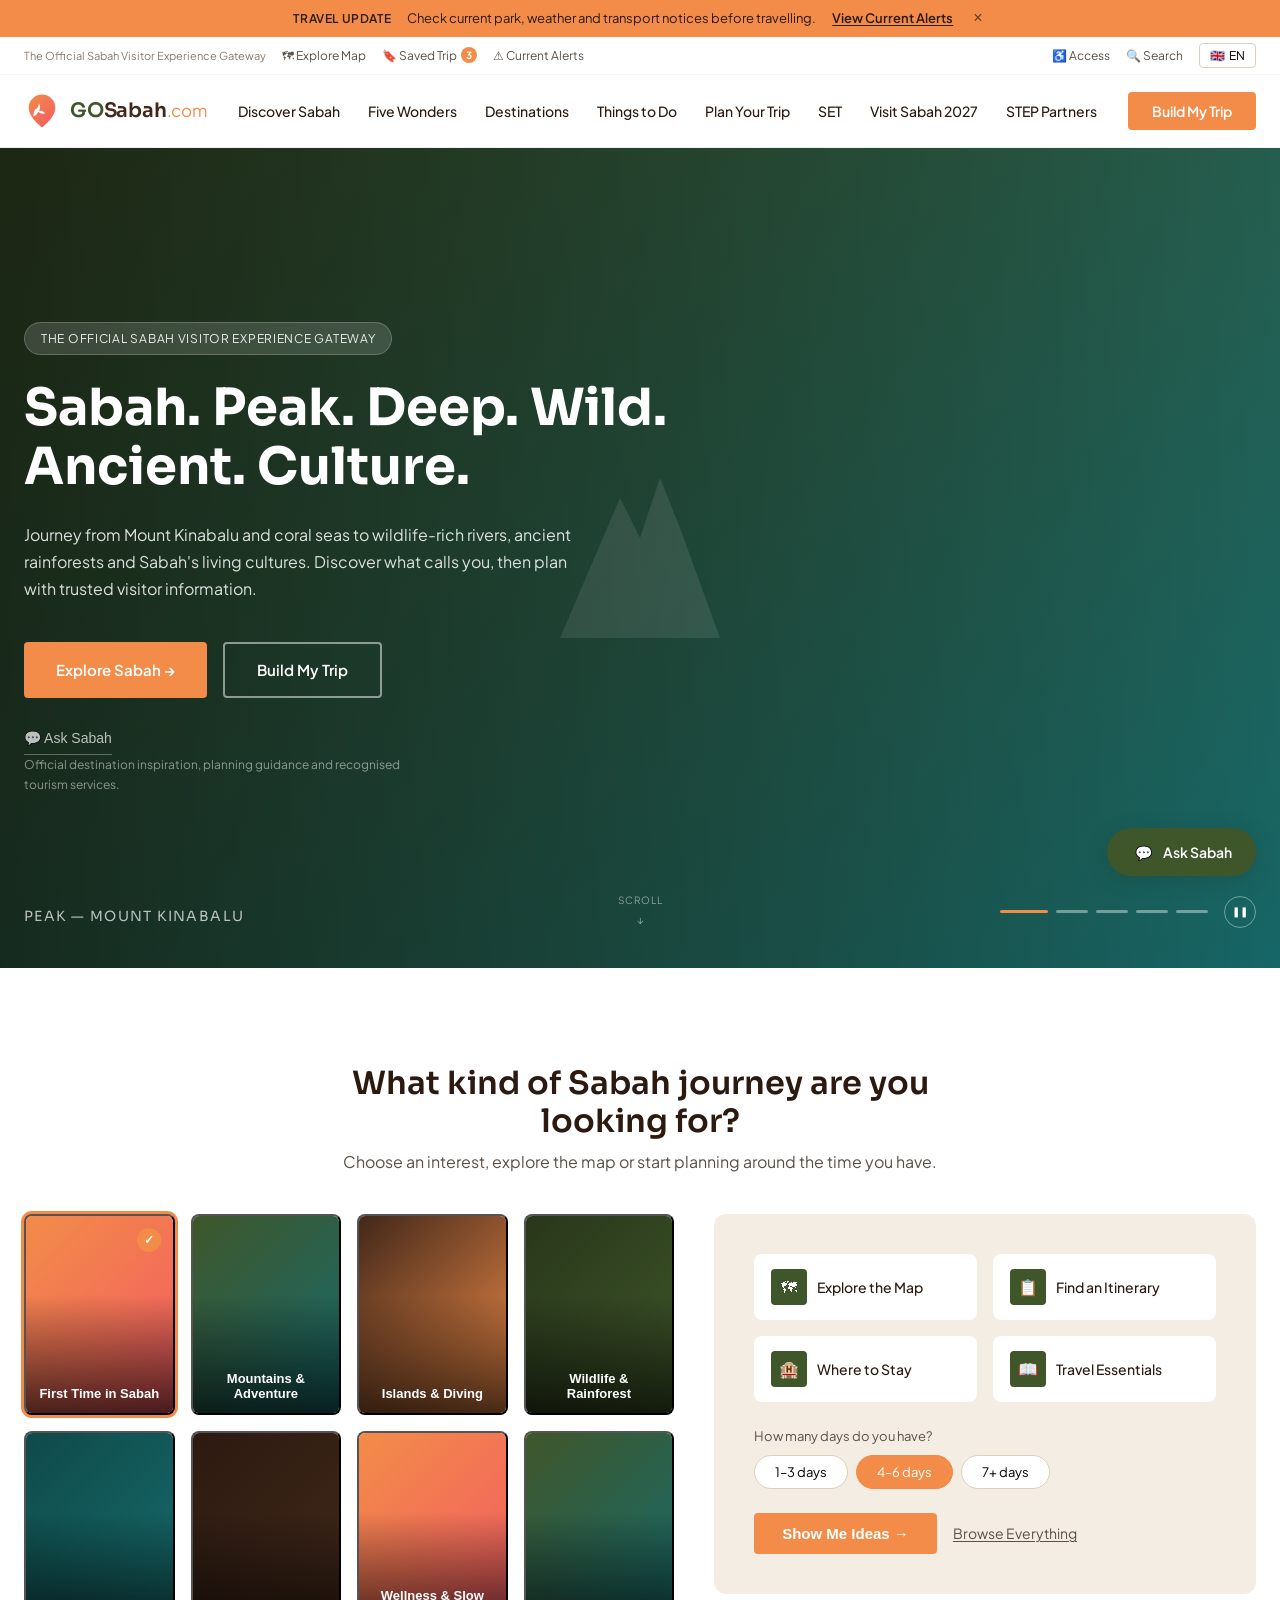
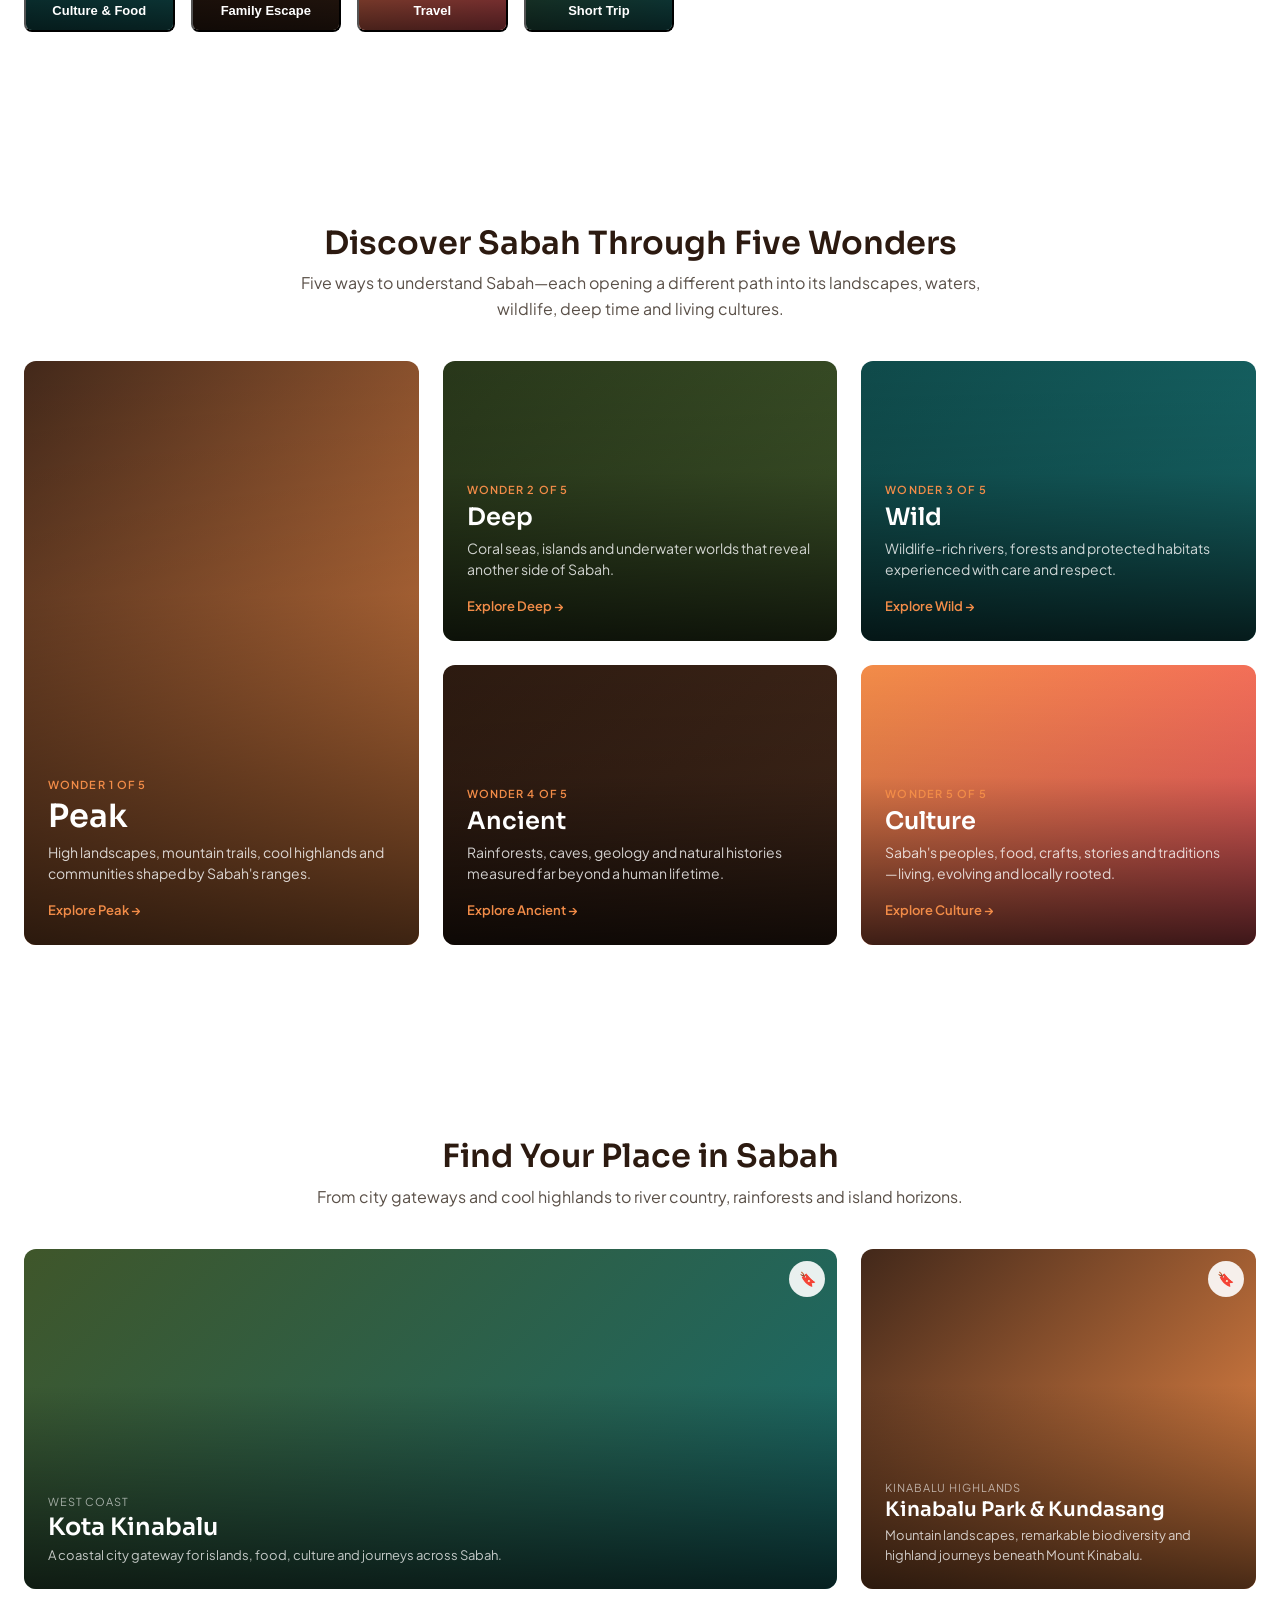
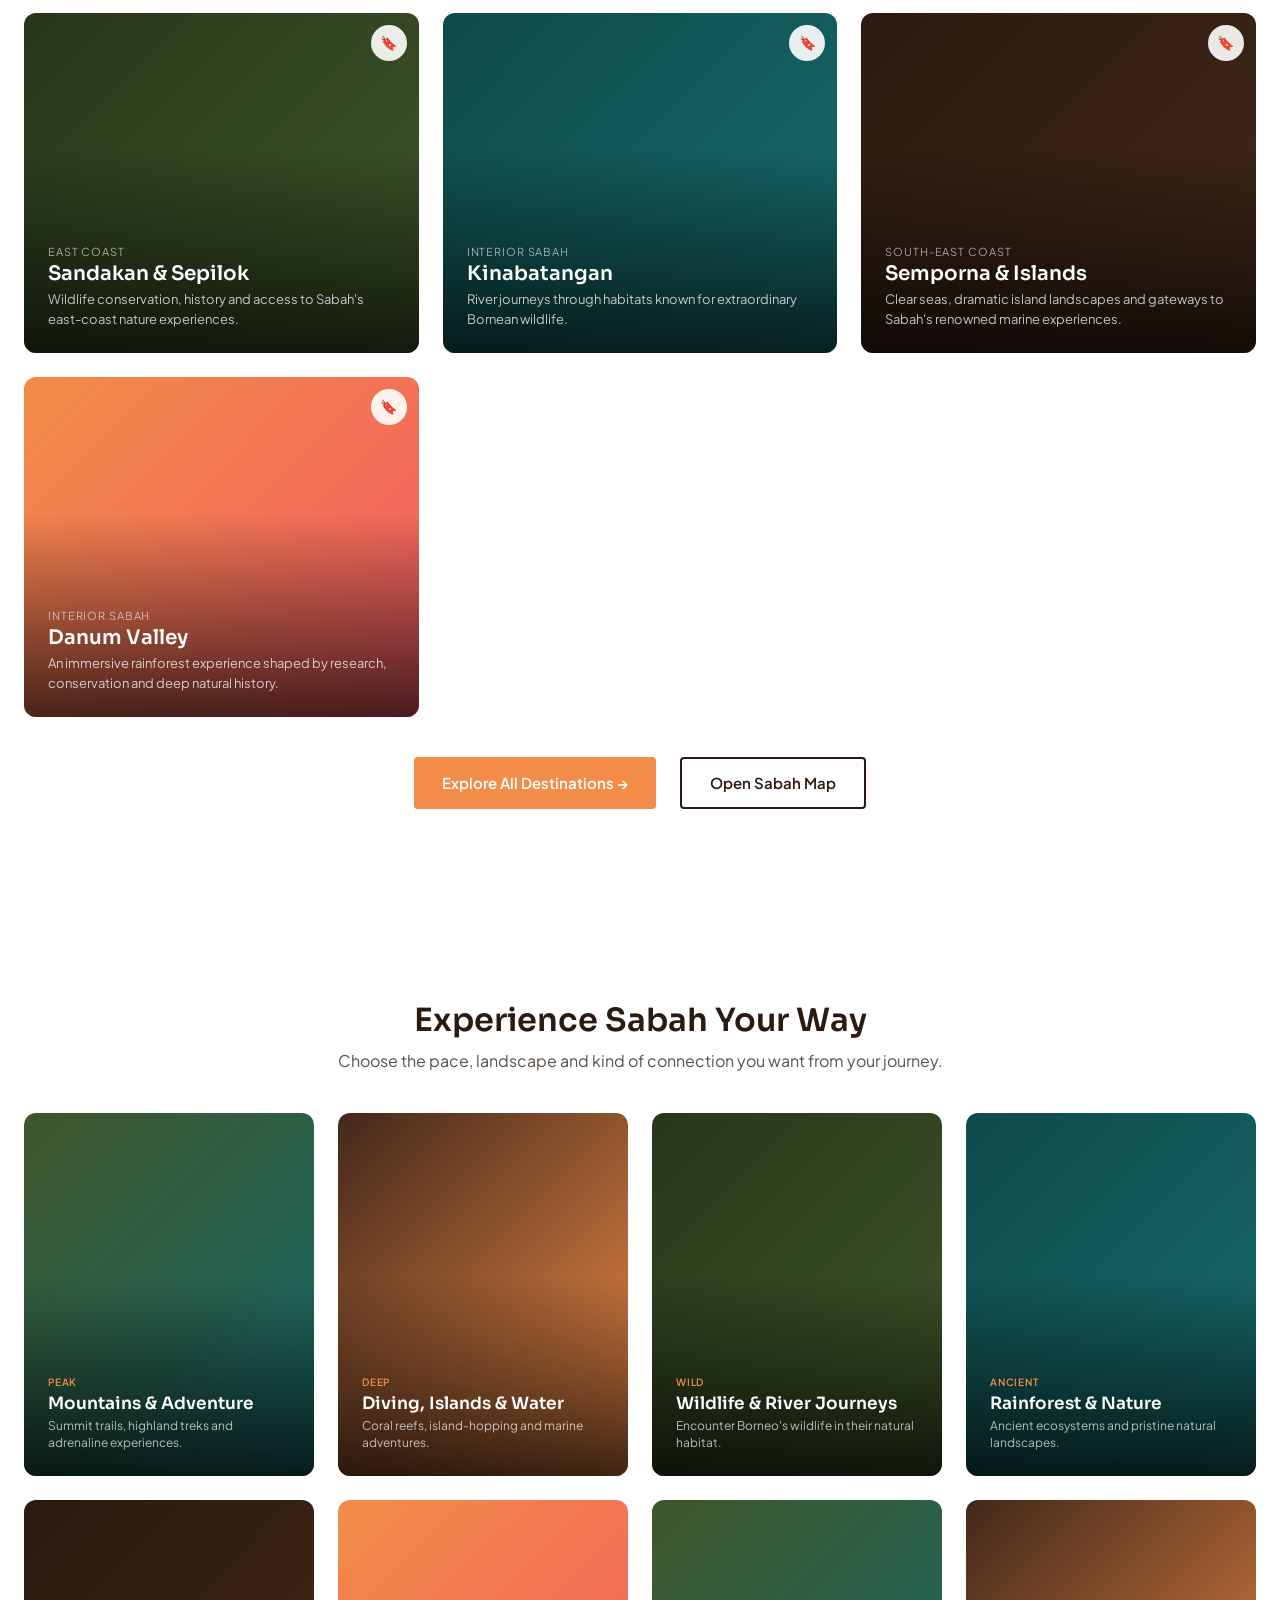
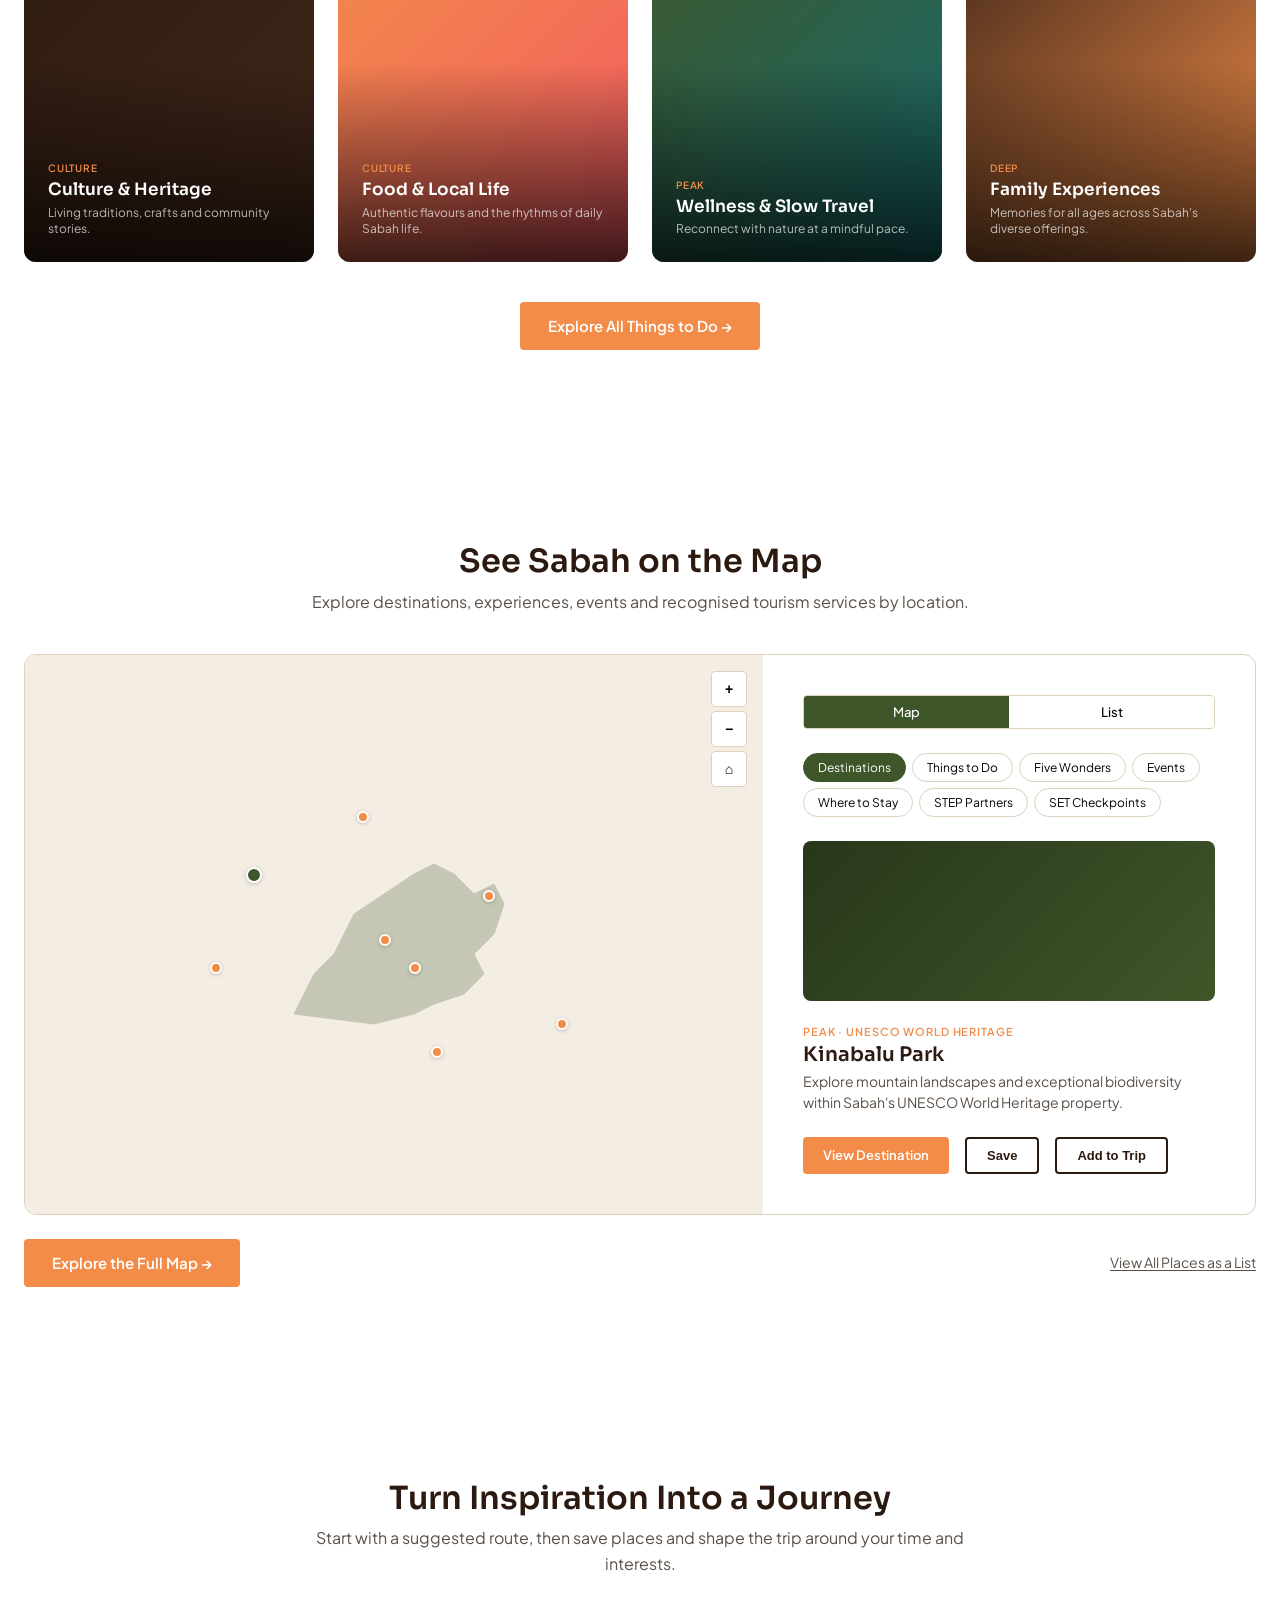
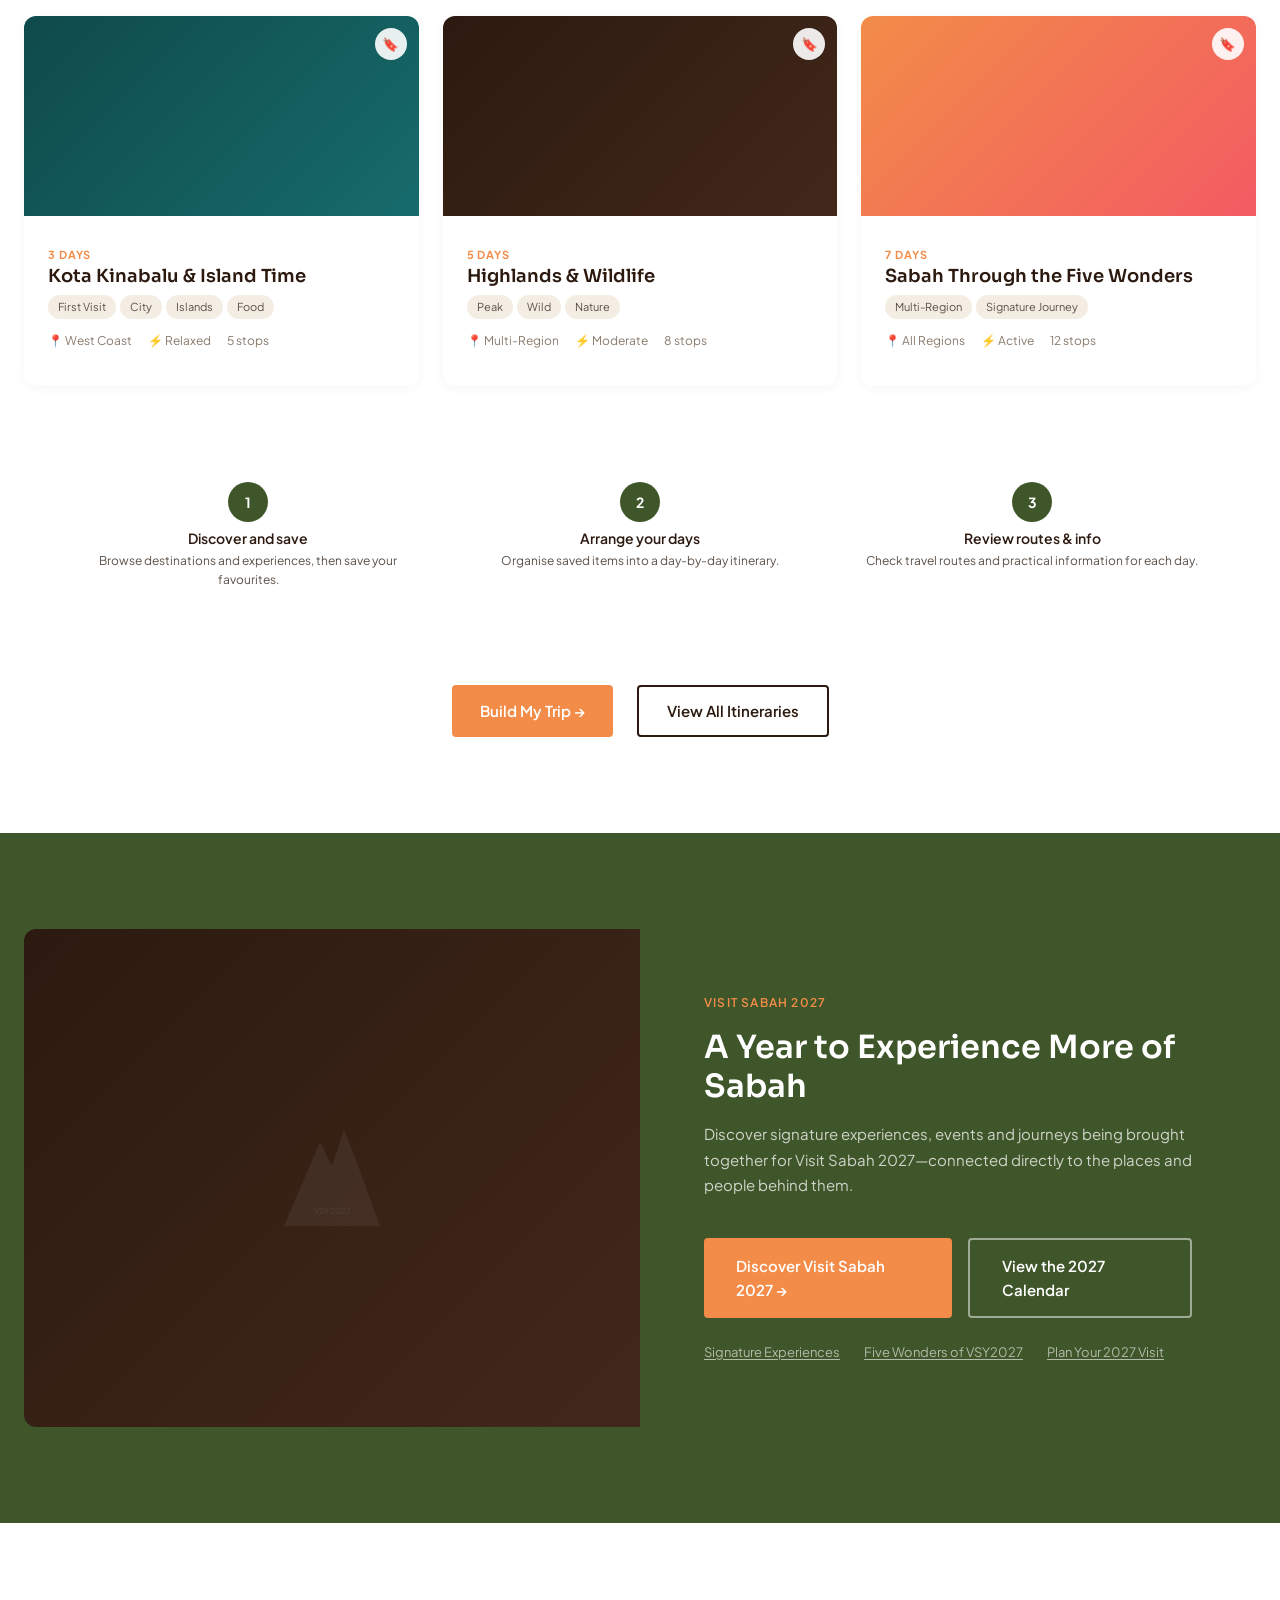
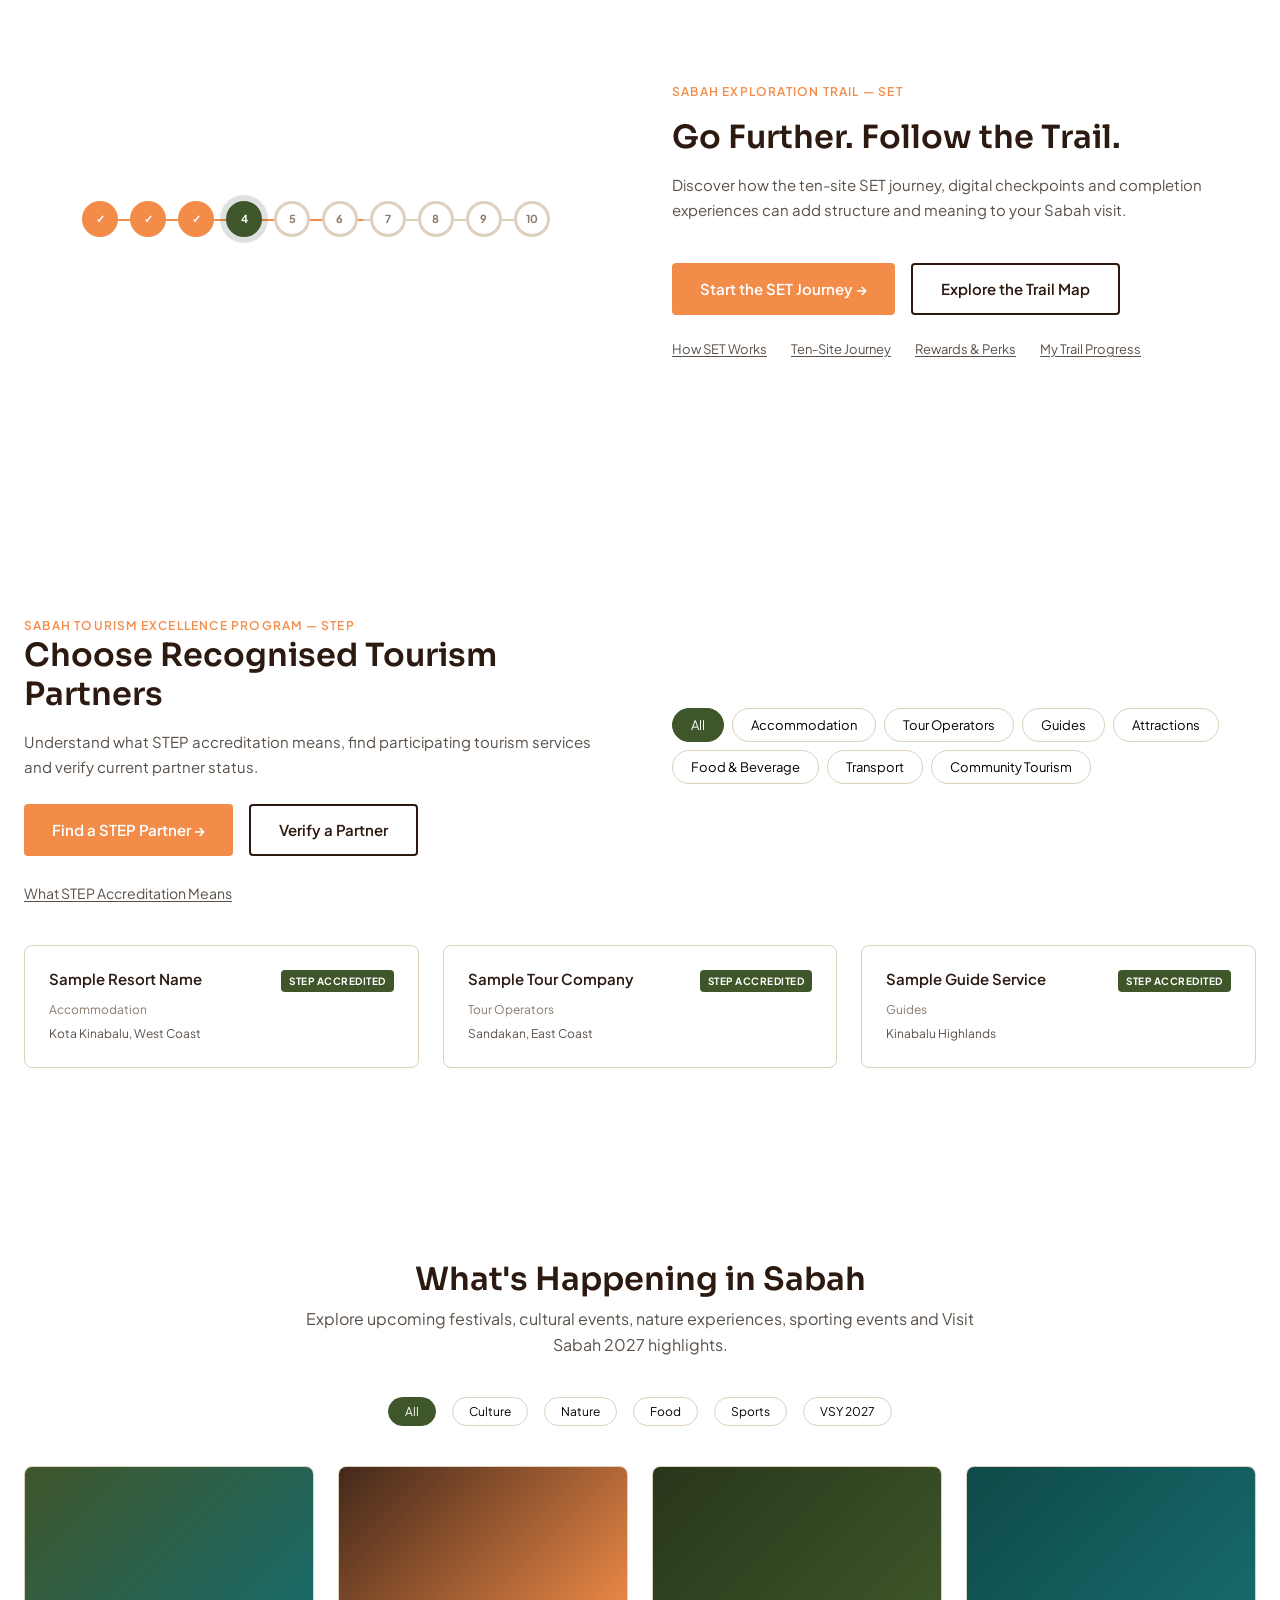
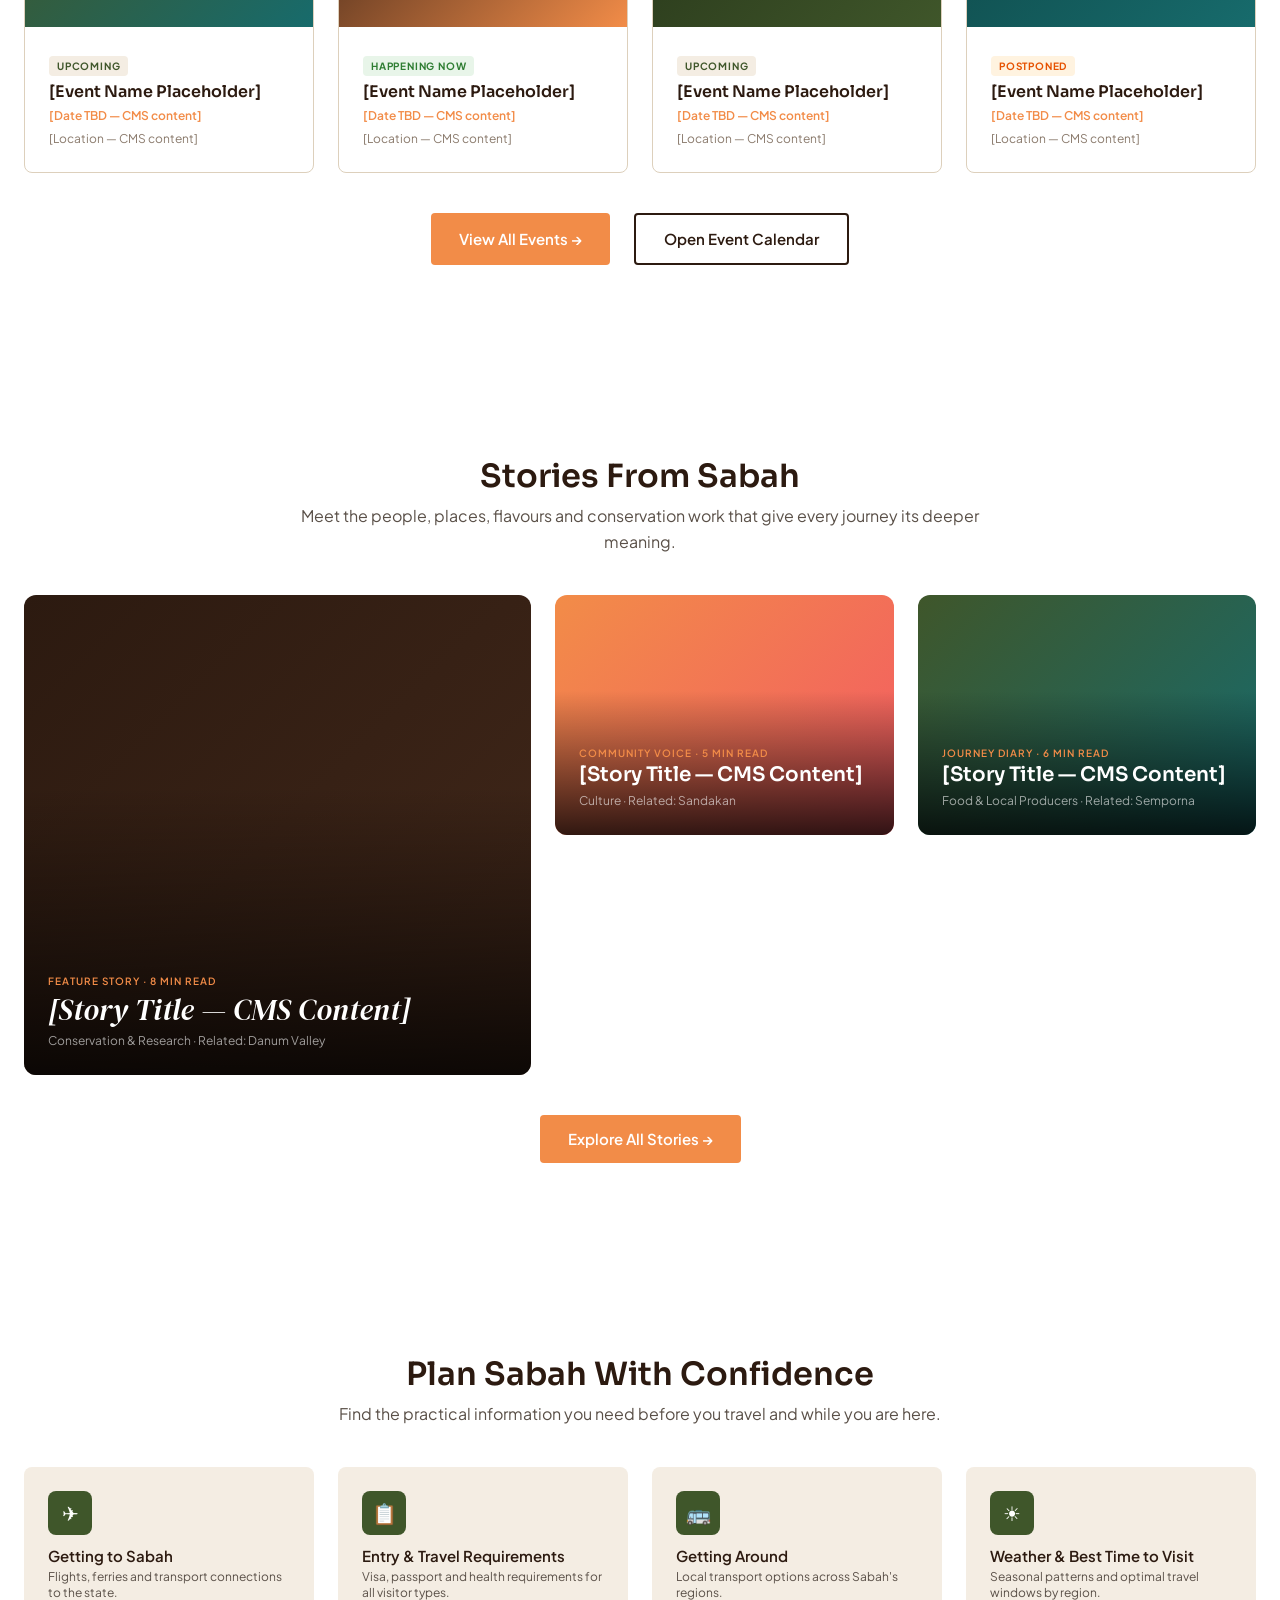
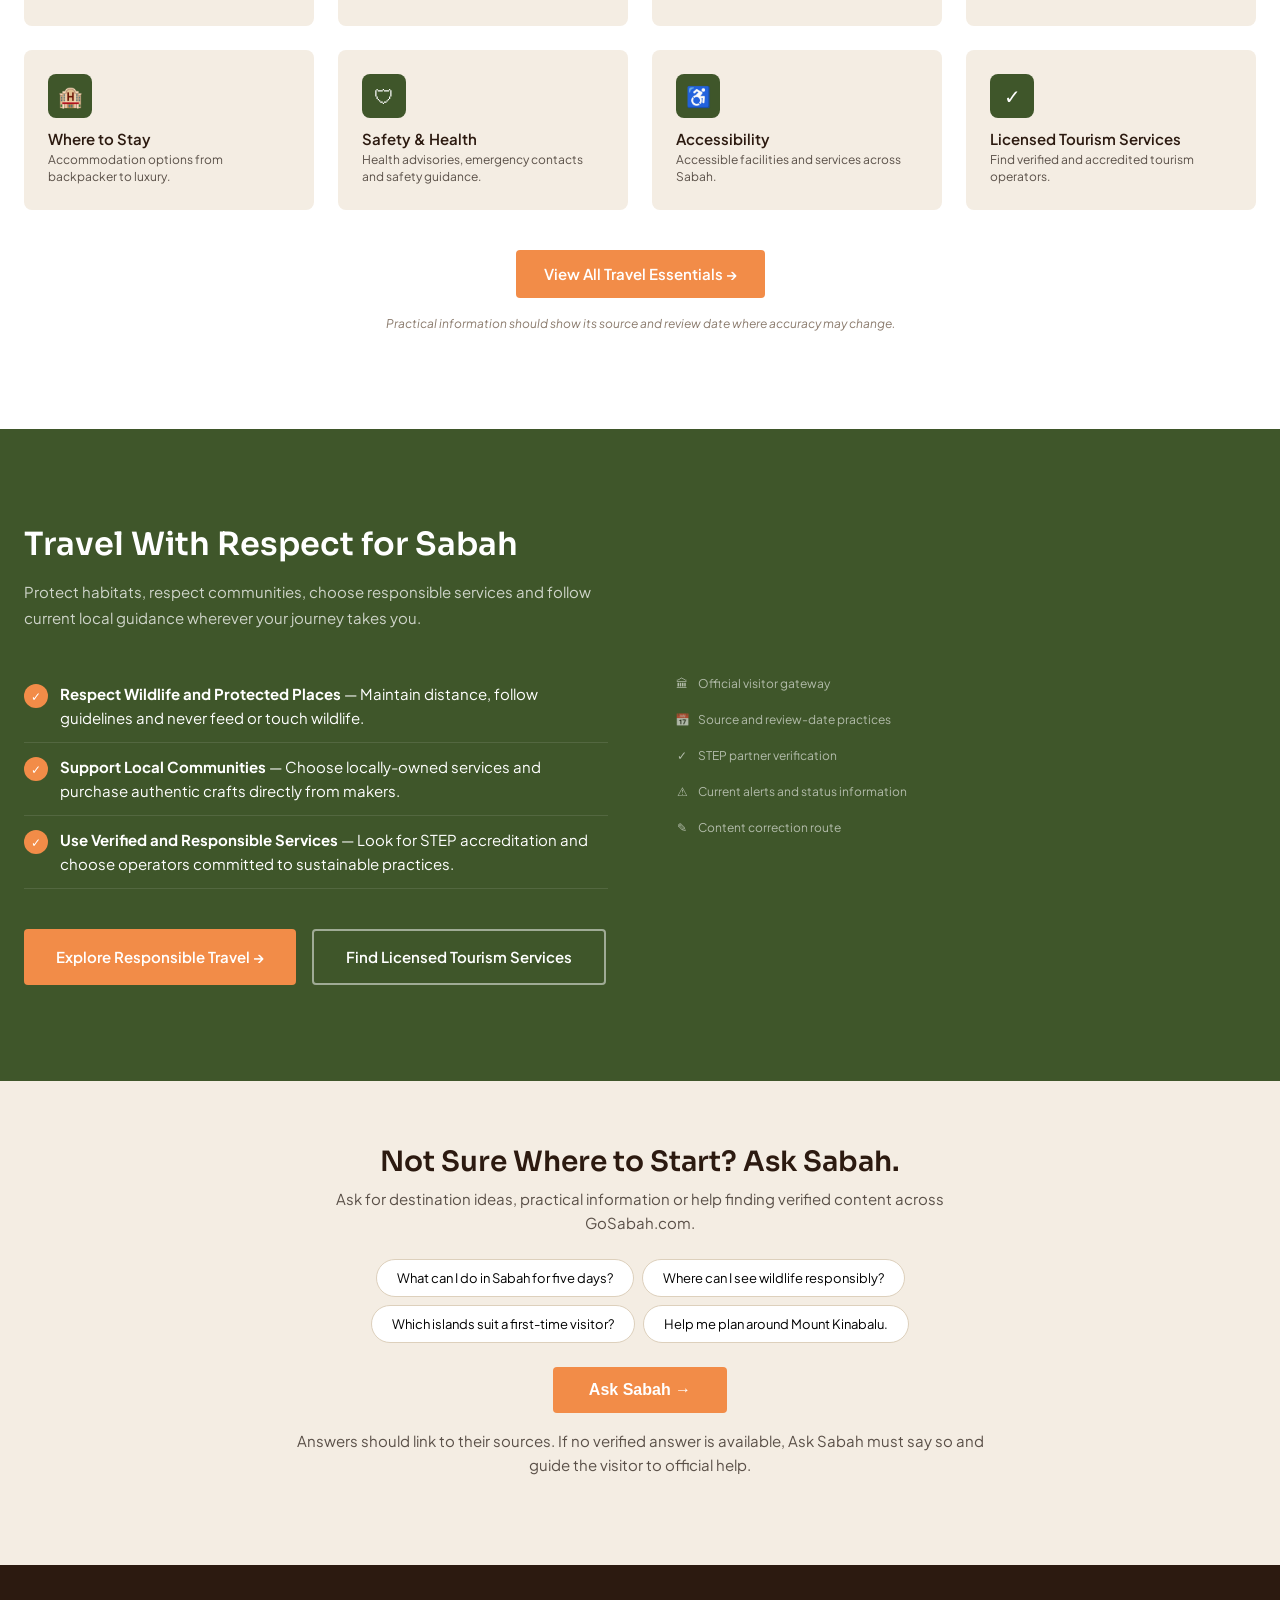
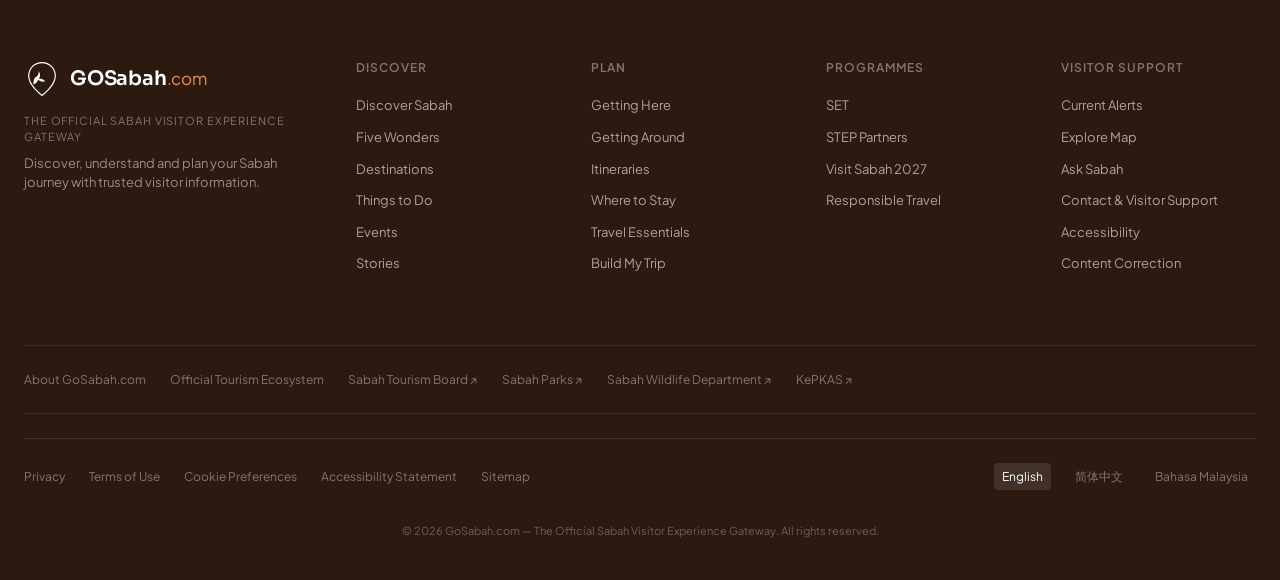
==== index.html @ 12e60fdc "Build GoSabah.com homepage: reference layout + approved brand CI Reuse the header/footer/section str" ====
<!DOCTYPE html>
<html lang="en">
<head>
<meta charset="UTF-8">
<meta name="viewport" content="width=device-width, initial-scale=1.0">
<title>GoSabah.com | Official Sabah Travel Inspiration & Planning</title>
<meta name="description" content="Discover Sabah through Peak, Deep, Wild, Ancient and Culture. Explore destinations, experiences, itineraries, events and trusted travel information.">
<meta property="og:title" content="Discover Sabah — Peak. Deep. Wild. Ancient. Culture.">
<meta property="og:description" content="Discover Sabah through Peak, Deep, Wild, Ancient and Culture. Explore destinations, experiences, itineraries, events and trusted travel information.">
<link rel="preconnect" href="https://fonts.googleapis.com">
<link rel="preconnect" href="https://fonts.gstatic.com" crossorigin>
<link href="https://fonts.googleapis.com/css2?family=Sora:wght@500;600;700;800&family=Plus+Jakarta+Sans:wght@400;500;600;700&family=DM+Serif+Display:ital@0;1&family=Noto+Sans:wght@400;500;700&display=swap" rel="stylesheet">
<link rel="stylesheet" href="css/gosabah.css">
</head>
<body>

<!-- ==========================================
     ALERT BAR (Conditional / CMS-controlled)
     ========================================== -->
<div class="alert-bar" role="alert" aria-label="Travel update">
  <span class="alert-label">Travel Update</span>
  <span>Check current park, weather and transport notices before travelling.</span>
  <a href="#">View Current Alerts</a>
  <button class="dismiss-btn" aria-label="Dismiss this notice">×</button>
  <span class="cms-annotation">CMS: Official Alert — Updated 2026-07-30</span>
</div>

<!-- ==========================================
     HEADER
     ========================================== -->
<header class="site-header" role="banner">
  <div class="header-utility">
    <div class="utility-left">
      <span style="font-size:0.6875rem; color:var(--text-tertiary);">The Official Sabah Visitor Experience Gateway</span>
      <a href="#" class="utility-link">🗺 Explore Map</a>
      <a href="#" class="utility-link">
        🔖 Saved Trip <span class="saved-count">3</span>
      </a>
      <a href="#" class="utility-link">⚠ Current Alerts</a>
    </div>
    <div class="utility-right">
      <a href="#" class="utility-link" aria-label="Accessibility controls">♿ Access</a>
      <a href="#" class="utility-link" aria-label="Search">🔍 Search</a>
      <div class="lang-selector">
        <button class="lang-btn" aria-label="Select language" aria-expanded="false">
          🇬🇧 <span>EN</span>
        </button>
      </div>
    </div>
  </div>

  <nav class="header-main" aria-label="Primary navigation">
    <a href="#" class="logo" aria-label="GoSabah.com home">
      <div class="logo-symbol">
        <!-- PROVISIONAL journey-bird mark — placeholder pending approved vector master, see docs/gosabah-brand-guideline.md -->
        <svg viewBox="0 0 40 46" fill="none" xmlns="http://www.w3.org/2000/svg" aria-hidden="true">
          <defs>
            <linearGradient id="gsGradHeader" x1="4" y1="2" x2="36" y2="42" gradientUnits="userSpaceOnUse">
              <stop offset="0" stop-color="#F28C48"/>
              <stop offset="1" stop-color="#F35B63"/>
            </linearGradient>
          </defs>
          <path d="M20 2C10.6 2 3 9.6 3 19c0 13 17 25 17 25s17-12 17-25c0-9.4-7.6-17-17-17z" fill="url(#gsGradHeader)"/>
          <path d="M11 21c3-1 5-4 5-8 2 3 2 7 0 10 3-1 6 0 8 3-4 1-7 0-9-2-1 3-3 5-6 6 0-4 1-7 2-9z" fill="#fff"/>
        </svg>
      </div>
      <span class="logo-wordmark"><span class="lw-go">GO</span><span class="lw-sabah">Sabah</span><span class="tld">.com</span></span>
    </a>

    <div class="primary-nav">
      <a href="#">Discover Sabah</a>
      <a href="#">Five Wonders</a>
      <a href="#">Destinations</a>
      <a href="#">Things to Do</a>
      <a href="#">Plan Your Trip</a>
      <a href="#">SET</a>
      <a href="#">Visit Sabah 2027</a>
      <a href="#">STEP Partners</a>
    </div>

    <button class="header-cta">Build My Trip</button>

    <button class="mobile-menu-btn" aria-label="Open menu">
      <svg width="24" height="24" viewBox="0 0 24 24" fill="none" stroke="currentColor" stroke-width="2">
        <line x1="3" y1="6" x2="21" y2="6"/>
        <line x1="3" y1="12" x2="21" y2="12"/>
        <line x1="3" y1="18" x2="21" y2="18"/>
      </svg>
    </button>
  </nav>
</header>

<!-- ==========================================
     SECTION 1: CINEMATIC DESTINATION HERO
     ========================================== -->
<section class="hero" aria-label="Destination hero">
  <div class="hero-slides">
    <!-- Slide 1: Peak -->
    <div class="hero-slide active">
      <div style="width:100%;height:100%;background:linear-gradient(135deg,#3F562A,#176B6C);min-height:820px;display:flex;align-items:center;justify-content:center;">
        <svg width="200" height="200" viewBox="0 0 200 200" fill="none" opacity="0.15">
          <path d="M20 180L80 40L100 80L120 20L140 70L180 180Z" fill="white"/>
        </svg>
      </div>
      <div class="hero-overlay"></div>
    </div>
    <!-- Slide 2: Deep -->
    <div class="hero-slide">
      <div style="width:100%;height:100%;background:linear-gradient(135deg,#42281A,#F28C48);min-height:820px;"></div>
      <div class="hero-overlay"></div>
    </div>
    <!-- Slide 3: Wild -->
    <div class="hero-slide">
      <div style="width:100%;height:100%;background:linear-gradient(135deg,#28371A,#3F562A);min-height:820px;"></div>
      <div class="hero-overlay"></div>
    </div>
    <!-- Slide 4: Ancient -->
    <div class="hero-slide">
      <div style="width:100%;height:100%;background:linear-gradient(135deg,#0F4A4A,#176B6C);min-height:820px;"></div>
      <div class="hero-overlay"></div>
    </div>
    <!-- Slide 5: Culture -->
    <div class="hero-slide">
      <div style="width:100%;height:100%;background:linear-gradient(135deg,#2C1A10,#42281A);min-height:820px;"></div>
      <div class="hero-overlay"></div>
    </div>
  </div>

  <div class="hero-content">
    <span class="hero-eyebrow">The Official Sabah Visitor Experience Gateway</span>
    <h1>Sabah. Peak. Deep. Wild. Ancient. Culture.</h1>
    <p class="hero-description">Journey from Mount Kinabalu and coral seas to wildlife-rich rivers, ancient rainforests and Sabah's living cultures. Discover what calls you, then plan with trusted visitor information.</p>
    <div class="hero-ctas">
      <a href="#" class="btn-primary">Explore Sabah →</a>
      <a href="#" class="btn-secondary">Build My Trip</a>
    </div>
    <button class="btn-assistance">💬 Ask Sabah</button>
    <p class="hero-trust">Official destination inspiration, planning guidance and recognised tourism services.</p>
  </div>

  <span class="wonder-label">Peak — Mount Kinabalu</span>

  <div class="hero-carousel">
    <div class="carousel-dots" role="tablist" aria-label="Hero slides">
      <button class="carousel-dot active" role="tab" aria-label="Slide 1: Peak"></button>
      <button class="carousel-dot" role="tab" aria-label="Slide 2: Deep"></button>
      <button class="carousel-dot" role="tab" aria-label="Slide 3: Wild"></button>
      <button class="carousel-dot" role="tab" aria-label="Slide 4: Ancient"></button>
      <button class="carousel-dot" role="tab" aria-label="Slide 5: Culture"></button>
    </div>
    <button class="carousel-pause" aria-label="Pause slideshow">❚❚</button>
  </div>

  <div class="scroll-cue">
    <span>Scroll</span>
    <span>↓</span>
  </div>
</section>

<!-- ==========================================
     SECTION 2: VISITOR INTENT & QUICK START
     ========================================== -->
<section class="section-intent" aria-labelledby="intent-title">
  <div class="container">
    <div class="section-header">
      <h2 id="intent-title">What kind of Sabah journey are you looking for?</h2>
      <p>Choose an interest, explore the map or start planning around the time you have.</p>
    </div>

    <div class="intent-grid">
      <div class="interest-cards" role="group" aria-label="Interest categories">
        <button class="interest-card selected" aria-pressed="true">
          <div style="width:100%;height:100%;background:linear-gradient(135deg,#F28C48,#F35B63);min-height:180px;"></div>
          <div class="card-overlay"></div>
          <span class="card-label">First Time in Sabah</span>
        </button>
        <button class="interest-card" aria-pressed="false">
          <div style="width:100%;height:100%;background:linear-gradient(135deg,#3F562A,#176B6C);min-height:180px;"></div>
          <div class="card-overlay"></div>
          <span class="card-label">Mountains & Adventure</span>
        </button>
        <button class="interest-card" aria-pressed="false">
          <div style="width:100%;height:100%;background:linear-gradient(135deg,#42281A,#F28C48);min-height:180px;"></div>
          <div class="card-overlay"></div>
          <span class="card-label">Islands & Diving</span>
        </button>
        <button class="interest-card" aria-pressed="false">
          <div style="width:100%;height:100%;background:linear-gradient(135deg,#28371A,#3F562A);min-height:180px;"></div>
          <div class="card-overlay"></div>
          <span class="card-label">Wildlife & Rainforest</span>
        </button>
        <button class="interest-card" aria-pressed="false">
          <div style="width:100%;height:100%;background:linear-gradient(135deg,#0F4A4A,#176B6C);min-height:180px;"></div>
          <div class="card-overlay"></div>
          <span class="card-label">Culture & Food</span>
        </button>
        <button class="interest-card" aria-pressed="false">
          <div style="width:100%;height:100%;background:linear-gradient(135deg,#2C1A10,#42281A);min-height:180px;"></div>
          <div class="card-overlay"></div>
          <span class="card-label">Family Escape</span>
        </button>
        <button class="interest-card" aria-pressed="false">
          <div style="width:100%;height:100%;background:linear-gradient(135deg,#F28C48,#F35B63);min-height:180px;"></div>
          <div class="card-overlay"></div>
          <span class="card-label">Wellness & Slow Travel</span>
        </button>
        <button class="interest-card" aria-pressed="false">
          <div style="width:100%;height:100%;background:linear-gradient(135deg,#3F562A,#176B6C);min-height:180px;"></div>
          <div class="card-overlay"></div>
          <span class="card-label">Short Trip</span>
        </button>
      </div>

      <div class="quick-task-panel">
        <div class="task-shortcuts">
          <a href="#" class="task-shortcut">
            <span class="icon">🗺</span>
            Explore the Map
          </a>
          <a href="#" class="task-shortcut">
            <span class="icon">📋</span>
            Find an Itinerary
          </a>
          <a href="#" class="task-shortcut">
            <span class="icon">🏨</span>
            Where to Stay
          </a>
          <a href="#" class="task-shortcut">
            <span class="icon">📖</span>
            Travel Essentials
          </a>
        </div>

        <div class="duration-picker">
          <label>How many days do you have?</label>
          <div class="duration-chips">
            <button class="duration-chip">1–3 days</button>
            <button class="duration-chip selected">4–6 days</button>
            <button class="duration-chip">7+ days</button>
          </div>
        </div>

        <div class="intent-ctas">
          <button class="btn-gold">Show Me Ideas →</button>
          <a href="#" class="link-secondary">Browse Everything</a>
        </div>
      </div>
    </div>
  </div>
</section>

<!-- ==========================================
     SECTION 3: THE FIVE WONDERS OF SABAH
     ========================================== -->
<section class="section-wonders" aria-labelledby="wonders-title">
  <div class="container">
    <div class="section-header">
      <h2 id="wonders-title">Discover Sabah Through Five Wonders</h2>
      <p>Five ways to understand Sabah—each opening a different path into its landscapes, waters, wildlife, deep time and living cultures.</p>
    </div>

    <div class="wonders-grid">
      <!-- Peak (Featured) -->
      <a href="#" class="wonder-card featured">
        <div style="width:100%;height:100%;background:linear-gradient(135deg,#42281A,#F28C48);min-height:580px;"></div>
        <div class="wonder-overlay"></div>
        <div class="wonder-content">
          <span class="wonder-tag">Wonder 1 of 5</span>
          <h3>Peak</h3>
          <p>High landscapes, mountain trails, cool highlands and communities shaped by Sabah's ranges.</p>
          <span class="wonder-cta">Explore Peak →</span>
        </div>
      </a>

      <!-- Deep -->
      <a href="#" class="wonder-card">
        <div style="width:100%;height:100%;background:linear-gradient(135deg,#28371A,#3F562A);min-height:280px;"></div>
        <div class="wonder-overlay"></div>
        <div class="wonder-content">
          <span class="wonder-tag">Wonder 2 of 5</span>
          <h3>Deep</h3>
          <p>Coral seas, islands and underwater worlds that reveal another side of Sabah.</p>
          <span class="wonder-cta">Explore Deep →</span>
        </div>
      </a>

      <!-- Wild -->
      <a href="#" class="wonder-card">
        <div style="width:100%;height:100%;background:linear-gradient(135deg,#0F4A4A,#176B6C);min-height:280px;"></div>
        <div class="wonder-overlay"></div>
        <div class="wonder-content">
          <span class="wonder-tag">Wonder 3 of 5</span>
          <h3>Wild</h3>
          <p>Wildlife-rich rivers, forests and protected habitats experienced with care and respect.</p>
          <span class="wonder-cta">Explore Wild →</span>
        </div>
      </a>

      <!-- Ancient -->
      <a href="#" class="wonder-card">
        <div style="width:100%;height:100%;background:linear-gradient(135deg,#2C1A10,#42281A);min-height:280px;"></div>
        <div class="wonder-overlay"></div>
        <div class="wonder-content">
          <span class="wonder-tag">Wonder 4 of 5</span>
          <h3>Ancient</h3>
          <p>Rainforests, caves, geology and natural histories measured far beyond a human lifetime.</p>
          <span class="wonder-cta">Explore Ancient →</span>
        </div>
      </a>

      <!-- Culture -->
      <a href="#" class="wonder-card">
        <div style="width:100%;height:100%;background:linear-gradient(135deg,#F28C48,#F35B63);min-height:280px;"></div>
        <div class="wonder-overlay"></div>
        <div class="wonder-content">
          <span class="wonder-tag">Wonder 5 of 5</span>
          <h3>Culture</h3>
          <p>Sabah's peoples, food, crafts, stories and traditions—living, evolving and locally rooted.</p>
          <span class="wonder-cta">Explore Culture →</span>
        </div>
      </a>
    </div>
    <span class="cms-annotation">CMS: Five Wonders — Featured content driven by CMS</span>
  </div>
</section>

<!-- ==========================================
     SECTION 4: FEATURED DESTINATIONS
     ========================================== -->
<section class="section-destinations" aria-labelledby="dest-title">
  <div class="container">
    <div class="section-header">
      <h2 id="dest-title">Find Your Place in Sabah</h2>
      <p>From city gateways and cool highlands to river country, rainforests and island horizons.</p>
    </div>

    <div class="destinations-grid">
      <a href="#" class="dest-card featured">
        <div style="width:100%;height:100%;background:linear-gradient(135deg,#3F562A,#176B6C);min-height:340px;"></div>
        <div class="dest-overlay"></div>
        <button class="save-btn" aria-label="Save Kota Kinabalu">🔖</button>
        <div class="dest-content">
          <span class="dest-region">West Coast</span>
          <h3>Kota Kinabalu</h3>
          <p>A coastal city gateway for islands, food, culture and journeys across Sabah.</p>
        </div>
      </a>

      <a href="#" class="dest-card">
        <div style="width:100%;height:100%;background:linear-gradient(135deg,#42281A,#F28C48);min-height:340px;"></div>
        <div class="dest-overlay"></div>
        <button class="save-btn" aria-label="Save Kinabalu Park">🔖</button>
        <div class="dest-content">
          <span class="dest-region">Kinabalu Highlands</span>
          <h3>Kinabalu Park & Kundasang</h3>
          <p>Mountain landscapes, remarkable biodiversity and highland journeys beneath Mount Kinabalu.</p>
        </div>
      </a>

      <a href="#" class="dest-card">
        <div style="width:100%;height:100%;background:linear-gradient(135deg,#28371A,#3F562A);min-height:340px;"></div>
        <div class="dest-overlay"></div>
        <button class="save-btn" aria-label="Save Sandakan">🔖</button>
        <div class="dest-content">
          <span class="dest-region">East Coast</span>
          <h3>Sandakan & Sepilok</h3>
          <p>Wildlife conservation, history and access to Sabah's east-coast nature experiences.</p>
        </div>
      </a>

      <a href="#" class="dest-card">
        <div style="width:100%;height:100%;background:linear-gradient(135deg,#0F4A4A,#176B6C);min-height:340px;"></div>
        <div class="dest-overlay"></div>
        <button class="save-btn" aria-label="Save Kinabatangan">🔖</button>
        <div class="dest-content">
          <span class="dest-region">Interior Sabah</span>
          <h3>Kinabatangan</h3>
          <p>River journeys through habitats known for extraordinary Bornean wildlife.</p>
        </div>
      </a>

      <a href="#" class="dest-card">
        <div style="width:100%;height:100%;background:linear-gradient(135deg,#2C1A10,#42281A);min-height:340px;"></div>
        <div class="dest-overlay"></div>
        <button class="save-btn" aria-label="Save Semporna">🔖</button>
        <div class="dest-content">
          <span class="dest-region">South-East Coast</span>
          <h3>Semporna & Islands</h3>
          <p>Clear seas, dramatic island landscapes and gateways to Sabah's renowned marine experiences.</p>
        </div>
      </a>

      <a href="#" class="dest-card">
        <div style="width:100%;height:100%;background:linear-gradient(135deg,#F28C48,#F35B63);min-height:340px;"></div>
        <div class="dest-overlay"></div>
        <button class="save-btn" aria-label="Save Danum Valley">🔖</button>
        <div class="dest-content">
          <span class="dest-region">Interior Sabah</span>
          <h3>Danum Valley</h3>
          <p>An immersive rainforest experience shaped by research, conservation and deep natural history.</p>
        </div>
      </a>
    </div>

    <div class="section-ctas">
      <a href="#" class="btn-gold">Explore All Destinations →</a>
      <a href="#" class="btn-outline">Open Sabah Map</a>
    </div>
    <span class="cms-annotation">CMS: Featured Destination — Content driven by CMS</span>
  </div>
</section>

<!-- ==========================================
     SECTION 5: THINGS TO DO
     ========================================== -->
<section class="section-things" aria-labelledby="things-title">
  <div class="container">
    <div class="section-header">
      <h2 id="things-title">Experience Sabah Your Way</h2>
      <p>Choose the pace, landscape and kind of connection you want from your journey.</p>
    </div>

    <div class="things-grid">
      <a href="#" class="thing-card">
        <div style="width:100%;height:100%;background:linear-gradient(135deg,#3F562A,#176B6C);min-height:300px;"></div>
        <div class="thing-overlay"></div>
        <div class="thing-content">
          <span class="wonder-tag-small">Peak</span>
          <h3>Mountains & Adventure</h3>
          <p>Summit trails, highland treks and adrenaline experiences.</p>
        </div>
      </a>
      <a href="#" class="thing-card">
        <div style="width:100%;height:100%;background:linear-gradient(135deg,#42281A,#F28C48);min-height:300px;"></div>
        <div class="thing-overlay"></div>
        <div class="thing-content">
          <span class="wonder-tag-small">Deep</span>
          <h3>Diving, Islands & Water</h3>
          <p>Coral reefs, island-hopping and marine adventures.</p>
        </div>
      </a>
      <a href="#" class="thing-card">
        <div style="width:100%;height:100%;background:linear-gradient(135deg,#28371A,#3F562A);min-height:300px;"></div>
        <div class="thing-overlay"></div>
        <div class="thing-content">
          <span class="wonder-tag-small">Wild</span>
          <h3>Wildlife & River Journeys</h3>
          <p>Encounter Borneo's wildlife in their natural habitat.</p>
        </div>
      </a>
      <a href="#" class="thing-card">
        <div style="width:100%;height:100%;background:linear-gradient(135deg,#0F4A4A,#176B6C);min-height:300px;"></div>
        <div class="thing-overlay"></div>
        <div class="thing-content">
          <span class="wonder-tag-small">Ancient</span>
          <h3>Rainforest & Nature</h3>
          <p>Ancient ecosystems and pristine natural landscapes.</p>
        </div>
      </a>
      <a href="#" class="thing-card">
        <div style="width:100%;height:100%;background:linear-gradient(135deg,#2C1A10,#42281A);min-height:300px;"></div>
        <div class="thing-overlay"></div>
        <div class="thing-content">
          <span class="wonder-tag-small">Culture</span>
          <h3>Culture & Heritage</h3>
          <p>Living traditions, crafts and community stories.</p>
        </div>
      </a>
      <a href="#" class="thing-card">
        <div style="width:100%;height:100%;background:linear-gradient(135deg,#F28C48,#F35B63);min-height:300px;"></div>
        <div class="thing-overlay"></div>
        <div class="thing-content">
          <span class="wonder-tag-small">Culture</span>
          <h3>Food & Local Life</h3>
          <p>Authentic flavours and the rhythms of daily Sabah life.</p>
        </div>
      </a>
      <a href="#" class="thing-card">
        <div style="width:100%;height:100%;background:linear-gradient(135deg,#3F562A,#176B6C);min-height:300px;"></div>
        <div class="thing-overlay"></div>
        <div class="thing-content">
          <span class="wonder-tag-small">Peak</span>
          <h3>Wellness & Slow Travel</h3>
          <p>Reconnect with nature at a mindful pace.</p>
        </div>
      </a>
      <a href="#" class="thing-card">
        <div style="width:100%;height:100%;background:linear-gradient(135deg,#42281A,#F28C48);min-height:300px;"></div>
        <div class="thing-overlay"></div>
        <div class="thing-content">
          <span class="wonder-tag-small">Deep</span>
          <h3>Family Experiences</h3>
          <p>Memories for all ages across Sabah's diverse offerings.</p>
        </div>
      </a>
    </div>

    <div class="section-ctas">
      <a href="#" class="btn-gold">Explore All Things to Do →</a>
    </div>
  </div>
</section>

<!-- ==========================================
     SECTION 6: INTERACTIVE MAP
     ========================================== -->
<section class="section-map" aria-labelledby="map-title">
  <div class="container">
    <div class="section-header">
      <h2 id="map-title">See Sabah on the Map</h2>
      <p>Explore destinations, experiences, events and recognised tourism services by location.</p>
    </div>

    <div class="map-container">
      <div class="map-preview">
        <div class="map-preview-inner">
          <!-- Decorative Sabah map silhouette -->
          <svg width="280" height="240" viewBox="0 0 280 240" fill="none" xmlns="http://www.w3.org/2000/svg" opacity="0.25">
            <path d="M40 200L60 160L80 140L100 100L130 80L160 60L180 50L200 60L220 80L240 70L250 90L240 120L220 140L230 160L210 180L180 190L160 200L120 210L80 205Z" fill="#3F562A" stroke="#3F562A" stroke-width="1"/>
          </svg>

          <!-- Map markers -->
          <div class="map-marker active" style="top:38%;left:30%;" title="Kinabalu Park"></div>
          <div class="map-marker" style="top:55%;left:25%;" title="Kota Kinabalu"></div>
          <div class="map-marker" style="top:42%;left:62%;" title="Sandakan"></div>
          <div class="map-marker" style="top:65%;left:72%;" title="Semporna"></div>
          <div class="map-marker" style="top:50%;left:48%;" title="Kinabatangan"></div>
          <div class="map-marker" style="top:55%;left:52%;" title="Danum Valley"></div>
          <div class="map-marker" style="top:28%;left:45%;" title="Kudat"></div>
          <div class="map-marker" style="top:70%;left:55%;" title="Tawau"></div>

          <div class="map-controls">
            <button class="map-ctrl-btn" aria-label="Zoom in">+</button>
            <button class="map-ctrl-btn" aria-label="Zoom out">−</button>
            <button class="map-ctrl-btn" aria-label="Reset map">⌂</button>
          </div>
        </div>
      </div>

      <div class="map-result-panel">
        <div class="map-toggle" role="tablist">
          <button class="active" role="tab" aria-selected="true">Map</button>
          <button role="tab" aria-selected="false">List</button>
        </div>

        <div class="map-filters">
          <button class="filter-chip active">Destinations</button>
          <button class="filter-chip">Things to Do</button>
          <button class="filter-chip">Five Wonders</button>
          <button class="filter-chip">Events</button>
          <button class="filter-chip">Where to Stay</button>
          <button class="filter-chip">STEP Partners</button>
          <button class="filter-chip">SET Checkpoints</button>
        </div>

        <div class="map-result-card">
          <div style="width:100%;height:160px;background:linear-gradient(135deg,#28371A,#3F562A);border-radius:var(--radius-md);margin-bottom:var(--space-sm);"></div>
          <span class="result-wonder">Peak · UNESCO World Heritage</span>
          <h3>Kinabalu Park</h3>
          <p>Explore mountain landscapes and exceptional biodiversity within Sabah's UNESCO World Heritage property.</p>
          <div class="result-actions">
            <a href="#" class="btn-gold btn-small">View Destination</a>
            <button class="btn-outline btn-small">Save</button>
            <button class="btn-outline btn-small">Add to Trip</button>
          </div>
        </div>
      </div>
    </div>

    <div class="map-cta-area">
      <a href="#" class="btn-gold">Explore the Full Map →</a>
      <a href="#" class="link-secondary">View All Places as a List</a>
    </div>
  </div>
</section>

<!-- ==========================================
     SECTION 7: ITINERARIES & BUILD MY TRIP
     ========================================== -->
<section class="section-itineraries" aria-labelledby="itin-title">
  <div class="container">
    <div class="section-header">
      <h2 id="itin-title">Turn Inspiration Into a Journey</h2>
      <p>Start with a suggested route, then save places and shape the trip around your time and interests.</p>
    </div>

    <div class="itinerary-grid">
      <article class="itinerary-card">
        <div class="card-img-wrap">
          <div style="width:100%;height:200px;background:linear-gradient(135deg,#0F4A4A,#176B6C);"></div>
          <button class="itin-save" aria-label="Save itinerary">🔖</button>
        </div>
        <div class="itin-body">
          <span class="itin-duration">3 Days</span>
          <h3>Kota Kinabalu & Island Time</h3>
          <div class="itin-tags">
            <span class="itin-tag">First Visit</span>
            <span class="itin-tag">City</span>
            <span class="itin-tag">Islands</span>
            <span class="itin-tag">Food</span>
          </div>
          <div class="itin-meta">
            <span>📍 West Coast</span>
            <span>⚡ Relaxed</span>
            <span>5 stops</span>
          </div>
        </div>
      </article>

      <article class="itinerary-card">
        <div class="card-img-wrap">
          <div style="width:100%;height:200px;background:linear-gradient(135deg,#2C1A10,#42281A);"></div>
          <button class="itin-save" aria-label="Save itinerary">🔖</button>
        </div>
        <div class="itin-body">
          <span class="itin-duration">5 Days</span>
          <h3>Highlands & Wildlife</h3>
          <div class="itin-tags">
            <span class="itin-tag">Peak</span>
            <span class="itin-tag">Wild</span>
            <span class="itin-tag">Nature</span>
          </div>
          <div class="itin-meta">
            <span>📍 Multi-Region</span>
            <span>⚡ Moderate</span>
            <span>8 stops</span>
          </div>
        </div>
      </article>

      <article class="itinerary-card">
        <div class="card-img-wrap">
          <div style="width:100%;height:200px;background:linear-gradient(135deg,#F28C48,#F35B63);"></div>
          <button class="itin-save" aria-label="Save itinerary">🔖</button>
        </div>
        <div class="itin-body">
          <span class="itin-duration">7 Days</span>
          <h3>Sabah Through the Five Wonders</h3>
          <div class="itin-tags">
            <span class="itin-tag">Multi-Region</span>
            <span class="itin-tag">Signature Journey</span>
          </div>
          <div class="itin-meta">
            <span>📍 All Regions</span>
            <span>⚡ Active</span>
            <span>12 stops</span>
          </div>
        </div>
      </article>
    </div>

    <!-- Three-step explanation -->
    <div class="trip-steps">
      <div class="trip-step">
        <div class="step-num">1</div>
        <h4>Discover and save</h4>
        <p>Browse destinations and experiences, then save your favourites.</p>
      </div>
      <div class="trip-step">
        <div class="step-num">2</div>
        <h4>Arrange your days</h4>
        <p>Organise saved items into a day-by-day itinerary.</p>
      </div>
      <div class="trip-step">
        <div class="step-num">3</div>
        <h4>Review routes & info</h4>
        <p>Check travel routes and practical information for each day.</p>
      </div>
    </div>

    <div class="section-ctas">
      <a href="#" class="btn-gold">Build My Trip →</a>
      <a href="#" class="btn-outline">View All Itineraries</a>
    </div>
    <span class="cms-annotation">CMS: Itinerary records — Content driven by CMS</span>
  </div>
</section>

<!-- ==========================================
     SECTION 8: VISIT SABAH 2027
     ========================================== -->
<section class="section-vsy2027" aria-labelledby="vsy-title">
  <div class="container">
    <div class="vsy2027-grid">
      <div class="vsy2027-image">
        <div class="vsy2027-image-placeholder">
          <svg viewBox="0 0 200 200" fill="none">
            <path d="M20 180L80 40L100 80L120 20L140 70L180 180Z" fill="white" opacity="0.2"/>
            <text x="100" y="160" text-anchor="middle" fill="white" font-size="14" opacity="0.3">VSY 2027</text>
          </svg>
        </div>
      </div>
      <div class="vsy2027-content">
        <span class="eyebrow">Visit Sabah 2027</span>
        <h2 id="vsy-title">A Year to Experience More of Sabah</h2>
        <p>Discover signature experiences, events and journeys being brought together for Visit Sabah 2027—connected directly to the places and people behind them.</p>
        <div class="vsy2027-ctas">
          <a href="#" class="btn-primary">Discover Visit Sabah 2027 →</a>
          <a href="#" class="btn-secondary">View the 2027 Calendar</a>
        </div>
        <div class="vsy2027-links">
          <a href="#">Signature Experiences</a>
          <a href="#">Five Wonders of VSY2027</a>
          <a href="#">Plan Your 2027 Visit</a>
        </div>
      </div>
    </div>
    <span class="cms-annotation">CMS: Visit Sabah 2027 Campaign — Content controlled by CMS</span>
  </div>
</section>

<!-- ==========================================
     SECTION 9: SET — SABAH EXPLORATION TRAIL
     ========================================== -->
<section class="section-set" aria-labelledby="set-title">
  <div class="container">
    <div class="set-grid">
      <div class="set-visual">
        <div class="set-journey-visual">
          <div class="trail-line"></div>
          <div class="checkpoints">
            <div class="checkpoint completed">✓</div>
            <div class="checkpoint completed">✓</div>
            <div class="checkpoint completed">✓</div>
            <div class="checkpoint current">4</div>
            <div class="checkpoint">5</div>
            <div class="checkpoint">6</div>
            <div class="checkpoint">7</div>
            <div class="checkpoint">8</div>
            <div class="checkpoint">9</div>
            <div class="checkpoint">10</div>
          </div>
        </div>
      </div>
      <div class="set-content">
        <span class="eyebrow">Sabah Exploration Trail — SET</span>
        <h2 id="set-title">Go Further. Follow the Trail.</h2>
        <p>Discover how the ten-site SET journey, digital checkpoints and completion experiences can add structure and meaning to your Sabah visit.</p>
        <div class="set-ctas">
          <a href="#" class="btn-gold">Start the SET Journey →</a>
          <a href="#" class="btn-outline">Explore the Trail Map</a>
        </div>
        <div class="set-links">
          <a href="#">How SET Works</a>
          <a href="#">Ten-Site Journey</a>
          <a href="#">Rewards & Perks</a>
          <a href="#">My Trail Progress</a>
        </div>
      </div>
    </div>
    <span class="cms-annotation">CMS: SET Programme — Status and checkpoints driven by CMS</span>
  </div>
</section>

<!-- ==========================================
     SECTION 10: STEP PARTNERS
     ========================================== -->
<section class="section-step" aria-labelledby="step-title">
  <div class="container">
    <div class="step-trust-header">
      <div class="step-explanation">
        <span class="eyebrow" style="font-size:0.75rem;text-transform:uppercase;letter-spacing:0.1em;color:var(--journey-orange);font-weight:600;">Sabah Tourism Excellence Program — STEP</span>
        <h2 id="step-title">Choose Recognised Tourism Partners</h2>
        <p>Understand what STEP accreditation means, find participating tourism services and verify current partner status.</p>
        <div style="display:flex;gap:var(--space-sm);margin-bottom:var(--space-md);">
          <a href="#" class="btn-gold">Find a STEP Partner →</a>
          <a href="#" class="btn-outline">Verify a Partner</a>
        </div>
        <a href="#" class="link-secondary">What STEP Accreditation Means</a>
      </div>
      <div class="step-category-chips">
        <button class="step-category-chip active">All</button>
        <button class="step-category-chip">Accommodation</button>
        <button class="step-category-chip">Tour Operators</button>
        <button class="step-category-chip">Guides</button>
        <button class="step-category-chip">Attractions</button>
        <button class="step-category-chip">Food & Beverage</button>
        <button class="step-category-chip">Transport</button>
        <button class="step-category-chip">Community Tourism</button>
      </div>
    </div>

    <div class="partner-cards">
      <div class="partner-card">
        <div class="partner-header">
          <h4>Sample Resort Name</h4>
          <span class="step-badge">STEP Accredited</span>
        </div>
        <p class="partner-category">Accommodation</p>
        <p class="partner-location">Kota Kinabalu, West Coast</p>
      </div>
      <div class="partner-card">
        <div class="partner-header">
          <h4>Sample Tour Company</h4>
          <span class="step-badge">STEP Accredited</span>
        </div>
        <p class="partner-category">Tour Operators</p>
        <p class="partner-location">Sandakan, East Coast</p>
      </div>
      <div class="partner-card">
        <div class="partner-header">
          <h4>Sample Guide Service</h4>
          <span class="step-badge">STEP Accredited</span>
        </div>
        <p class="partner-category">Guides</p>
        <p class="partner-location">Kinabalu Highlands</p>
      </div>
    </div>
    <span class="cms-annotation">CMS: STEP Registry Status — Partner data from official registry</span>
  </div>
</section>

<!-- ==========================================
     SECTION 11: UPCOMING EVENTS
     ========================================== -->
<section class="section-events" aria-labelledby="events-title">
  <div class="container">
    <div class="section-header">
      <h2 id="events-title">What's Happening in Sabah</h2>
      <p>Explore upcoming festivals, cultural events, nature experiences, sporting events and Visit Sabah 2027 highlights.</p>
    </div>

    <div class="events-controls">
      <button class="event-filter active">All</button>
      <button class="event-filter">Culture</button>
      <button class="event-filter">Nature</button>
      <button class="event-filter">Food</button>
      <button class="event-filter">Sports</button>
      <button class="event-filter">VSY 2027</button>
    </div>

    <div class="events-grid">
      <article class="event-card">
        <div style="width:100%;height:160px;background:linear-gradient(135deg,#3F562A,#176B6C);"></div>
        <div class="event-body">
          <span class="event-status upcoming">Upcoming</span>
          <h3>[Event Name Placeholder]</h3>
          <p class="event-date">[Date TBD — CMS content]</p>
          <p class="event-location">[Location — CMS content]</p>
        </div>
      </article>
      <article class="event-card">
        <div style="width:100%;height:160px;background:linear-gradient(135deg,#42281A,#F28C48);"></div>
        <div class="event-body">
          <span class="event-status now">Happening Now</span>
          <h3>[Event Name Placeholder]</h3>
          <p class="event-date">[Date TBD — CMS content]</p>
          <p class="event-location">[Location — CMS content]</p>
        </div>
      </article>
      <article class="event-card">
        <div style="width:100%;height:160px;background:linear-gradient(135deg,#28371A,#3F562A);"></div>
        <div class="event-body">
          <span class="event-status upcoming">Upcoming</span>
          <h3>[Event Name Placeholder]</h3>
          <p class="event-date">[Date TBD — CMS content]</p>
          <p class="event-location">[Location — CMS content]</p>
        </div>
      </article>
      <article class="event-card">
        <div style="width:100%;height:160px;background:linear-gradient(135deg,#0F4A4A,#176B6C);"></div>
        <div class="event-body">
          <span class="event-status postponed">Postponed</span>
          <h3>[Event Name Placeholder]</h3>
          <p class="event-date">[Date TBD — CMS content]</p>
          <p class="event-location">[Location — CMS content]</p>
        </div>
      </article>
    </div>

    <div class="section-ctas">
      <a href="#" class="btn-gold">View All Events →</a>
      <a href="#" class="btn-outline">Open Event Calendar</a>
    </div>
    <span class="cms-annotation">CMS: Active Event — Event data driven by CMS. Placeholders used per content accuracy rules.</span>
  </div>
</section>

<!-- ==========================================
     SECTION 12: STORIES FROM SABAH
     ========================================== -->
<section class="section-stories" aria-labelledby="stories-title">
  <div class="container">
    <div class="section-header">
      <h2 id="stories-title">Stories From Sabah</h2>
      <p>Meet the people, places, flavours and conservation work that give every journey its deeper meaning.</p>
    </div>

    <div class="stories-grid">
      <a href="#" class="story-card leader">
        <div style="width:100%;height:100%;background:linear-gradient(135deg,#2C1A10,#42281A);min-height:480px;"></div>
        <div class="story-overlay"></div>
        <div class="story-content">
          <span class="story-format">Feature Story · 8 min read</span>
          <h3>[Story Title — CMS Content]</h3>
          <p class="story-meta">Conservation & Research · Related: Danum Valley</p>
        </div>
      </a>
      <a href="#" class="story-card">
        <div style="width:100%;height:100%;background:linear-gradient(135deg,#F28C48,#F35B63);min-height:240px;"></div>
        <div class="story-overlay"></div>
        <div class="story-content">
          <span class="story-format">Community Voice · 5 min read</span>
          <h3>[Story Title — CMS Content]</h3>
          <p class="story-meta">Culture · Related: Sandakan</p>
        </div>
      </a>
      <a href="#" class="story-card">
        <div style="width:100%;height:100%;background:linear-gradient(135deg,#3F562A,#176B6C);min-height:240px;"></div>
        <div class="story-overlay"></div>
        <div class="story-content">
          <span class="story-format">Journey Diary · 6 min read</span>
          <h3>[Story Title — CMS Content]</h3>
          <p class="story-meta">Food & Local Producers · Related: Semporna</p>
        </div>
      </a>
    </div>

    <div class="section-ctas">
      <a href="#" class="btn-gold">Explore All Stories →</a>
    </div>
    <span class="cms-annotation">CMS: Editorial Stories — Content driven by CMS with consent and authorship metadata</span>
  </div>
</section>

<!-- ==========================================
     SECTION 13: PLAN WITH CONFIDENCE
     ========================================== -->
<section class="section-plan" aria-labelledby="plan-title">
  <div class="container">
    <div class="section-header">
      <h2 id="plan-title">Plan Sabah With Confidence</h2>
      <p>Find the practical information you need before you travel and while you are here.</p>
    </div>

    <div class="plan-grid">
      <a href="#" class="plan-card">
        <div class="plan-icon">✈</div>
        <h4>Getting to Sabah</h4>
        <p>Flights, ferries and transport connections to the state.</p>
      </a>
      <a href="#" class="plan-card">
        <div class="plan-icon">📋</div>
        <h4>Entry & Travel Requirements</h4>
        <p>Visa, passport and health requirements for all visitor types.</p>
      </a>
      <a href="#" class="plan-card">
        <div class="plan-icon">🚌</div>
        <h4>Getting Around</h4>
        <p>Local transport options across Sabah's regions.</p>
      </a>
      <a href="#" class="plan-card">
        <div class="plan-icon">☀</div>
        <h4>Weather & Best Time to Visit</h4>
        <p>Seasonal patterns and optimal travel windows by region.</p>
      </a>
      <a href="#" class="plan-card">
        <div class="plan-icon">🏨</div>
        <h4>Where to Stay</h4>
        <p>Accommodation options from backpacker to luxury.</p>
      </a>
      <a href="#" class="plan-card">
        <div class="plan-icon">🛡</div>
        <h4>Safety & Health</h4>
        <p>Health advisories, emergency contacts and safety guidance.</p>
      </a>
      <a href="#" class="plan-card">
        <div class="plan-icon">♿</div>
        <h4>Accessibility</h4>
        <p>Accessible facilities and services across Sabah.</p>
      </a>
      <a href="#" class="plan-card">
        <div class="plan-icon">✓</div>
        <h4>Licensed Tourism Services</h4>
        <p>Find verified and accredited tourism operators.</p>
      </a>
    </div>

    <div class="section-ctas">
      <a href="#" class="btn-gold">View All Travel Essentials →</a>
    </div>
    <p class="plan-source-note">Practical information should show its source and review date where accuracy may change.</p>
  </div>
</section>

<!-- ==========================================
     SECTION 14: RESPONSIBLE TRAVEL & TRUST
     ========================================== -->
<section class="section-responsible" aria-labelledby="resp-title">
  <div class="container">
    <div class="responsible-grid">
      <div class="responsible-content">
        <h2 id="resp-title">Travel With Respect for Sabah</h2>
        <p>Protect habitats, respect communities, choose responsible services and follow current local guidance wherever your journey takes you.</p>
        <ul class="commitments">
          <li>
            <span class="check">✓</span>
            <span><strong>Respect Wildlife and Protected Places</strong> — Maintain distance, follow guidelines and never feed or touch wildlife.</span>
          </li>
          <li>
            <span class="check">✓</span>
            <span><strong>Support Local Communities</strong> — Choose locally-owned services and purchase authentic crafts directly from makers.</span>
          </li>
          <li>
            <span class="check">✓</span>
            <span><strong>Use Verified and Responsible Services</strong> — Look for STEP accreditation and choose operators committed to sustainable practices.</span>
          </li>
        </ul>
        <div class="responsible-ctas">
          <a href="#" class="btn-primary">Explore Responsible Travel →</a>
          <a href="#" class="btn-secondary">Find Licensed Tourism Services</a>
        </div>
      </div>
      <div>
        <div class="trust-strip" style="border-top:none;padding-top:0;flex-direction:column;gap:var(--space-sm);">
          <div class="trust-item">
            <span class="trust-icon">🏛</span>
            Official visitor gateway
          </div>
          <div class="trust-item">
            <span class="trust-icon">📅</span>
            Source and review-date practices
          </div>
          <div class="trust-item">
            <span class="trust-icon">✓</span>
            STEP partner verification
          </div>
          <div class="trust-item">
            <span class="trust-icon">⚠</span>
            Current alerts and status information
          </div>
          <div class="trust-item">
            <span class="trust-icon">✎</span>
            Content correction route
          </div>
        </div>
      </div>
    </div>
  </div>
</section>

<!-- ==========================================
     SECTION 15: ASK SABAH
     ========================================== -->
<section class="section-ask" aria-labelledby="ask-title">
  <div class="container">
    <div class="ask-container">
      <h2 id="ask-title">Not Sure Where to Start? Ask Sabah.</h2>
      <p>Ask for destination ideas, practical information or help finding verified content across GoSabah.com.</p>
      <div class="ask-chips">
        <button class="ask-chip">What can I do in Sabah for five days?</button>
        <button class="ask-chip">Where can I see wildlife responsibly?</button>
        <button class="ask-chip">Which islands suit a first-time visitor?</button>
        <button class="ask-chip">Help me plan around Mount Kinabalu.</button>
      </div>
      <button class="btn-gold" style="font-size:1rem;padding:14px 36px;">Ask Sabah →</button>
      <p class="ask-trust">Answers should link to their sources. If no verified answer is available, Ask Sabah must say so and guide the visitor to official help.</p>
    </div>
  </div>
</section>

<!-- Ask Sabah Floating Control -->
<button class="ask-sabah-float" aria-label="Open Ask Sabah assistant">
  <span class="float-icon">💬</span>
  Ask Sabah
</button>

<!-- ==========================================
     FOOTER
     ========================================== -->
<footer class="site-footer" role="contentinfo">
  <div class="container">
    <div class="footer-grid">
      <div class="footer-brand">
        <div class="footer-logo">
          <div class="logo-symbol">
            <!-- PROVISIONAL journey-bird mark, reverse-on-earth colourway -->
            <svg viewBox="0 0 40 46" fill="none" xmlns="http://www.w3.org/2000/svg" aria-hidden="true">
              <path d="M20 2C10.6 2 3 9.6 3 19c0 13 17 25 17 25s17-12 17-25c0-9.4-7.6-17-17-17z" fill="none" stroke="#fff" stroke-width="1.5"/>
              <path d="M11 21c3-1 5-4 5-8 2 3 2 7 0 10 3-1 6 0 8 3-4 1-7 0-9-2-1 3-3 5-6 6 0-4 1-7 2-9z" fill="#fff"/>
            </svg>
          </div>
          <span class="logo-wordmark"><span class="lw-go">GO</span><span class="lw-sabah">Sabah</span><span class="tld">.com</span></span>
        </div>
        <p class="footer-descriptor">The Official Sabah Visitor Experience Gateway</p>
        <p>Discover, understand and plan your Sabah journey with trusted visitor information.</p>
      </div>

      <div class="footer-group">
        <h4>Discover</h4>
        <ul>
          <li><a href="#">Discover Sabah</a></li>
          <li><a href="#">Five Wonders</a></li>
          <li><a href="#">Destinations</a></li>
          <li><a href="#">Things to Do</a></li>
          <li><a href="#">Events</a></li>
          <li><a href="#">Stories</a></li>
        </ul>
      </div>

      <div class="footer-group">
        <h4>Plan</h4>
        <ul>
          <li><a href="#">Getting Here</a></li>
          <li><a href="#">Getting Around</a></li>
          <li><a href="#">Itineraries</a></li>
          <li><a href="#">Where to Stay</a></li>
          <li><a href="#">Travel Essentials</a></li>
          <li><a href="#">Build My Trip</a></li>
        </ul>
      </div>

      <div class="footer-group">
        <h4>Programmes</h4>
        <ul>
          <li><a href="#">SET</a></li>
          <li><a href="#">STEP Partners</a></li>
          <li><a href="#">Visit Sabah 2027</a></li>
          <li><a href="#">Responsible Travel</a></li>
        </ul>
      </div>

      <div class="footer-group">
        <h4>Visitor Support</h4>
        <ul>
          <li><a href="#">Current Alerts</a></li>
          <li><a href="#">Explore Map</a></li>
          <li><a href="#">Ask Sabah</a></li>
          <li><a href="#">Contact & Visitor Support</a></li>
          <li><a href="#">Accessibility</a></li>
          <li><a href="#">Content Correction</a></li>
        </ul>
      </div>
    </div>

    <!-- Official links row -->
    <div style="display:flex;gap:var(--space-md);flex-wrap:wrap;padding:var(--space-md) 0;border-top:1px solid rgba(255,255,255,0.08);border-bottom:1px solid rgba(255,255,255,0.08);margin-bottom:var(--space-md);">
      <a href="#" class="external" style="font-size:0.75rem;color:rgba(255,255,255,0.4);">About GoSabah.com</a>
      <a href="#" class="external" style="font-size:0.75rem;color:rgba(255,255,255,0.4);">Official Tourism Ecosystem</a>
      <a href="#" class="external" style="font-size:0.75rem;color:rgba(255,255,255,0.4);">Sabah Tourism Board ↗</a>
      <a href="#" class="external" style="font-size:0.75rem;color:rgba(255,255,255,0.4);">Sabah Parks ↗</a>
      <a href="#" class="external" style="font-size:0.75rem;color:rgba(255,255,255,0.4);">Sabah Wildlife Department ↗</a>
      <a href="#" class="external" style="font-size:0.75rem;color:rgba(255,255,255,0.4);">KePKAS ↗</a>
    </div>

    <div class="footer-bottom">
      <div class="footer-legal">
        <a href="#">Privacy</a>
        <a href="#">Terms of Use</a>
        <a href="#">Cookie Preferences</a>
        <a href="#">Accessibility Statement</a>
        <a href="#">Sitemap</a>
      </div>
      <div class="footer-lang">
        <a href="#" class="active">English</a>
        <a href="#">简体中文</a>
        <a href="#">Bahasa Malaysia</a>
      </div>
      <p class="footer-copyright">© 2026 GoSabah.com — The Official Sabah Visitor Experience Gateway. All rights reserved.</p>
    </div>
  </div>
</footer>

<!-- ==========================================
     MOBILE BOTTOM NAVIGATION (visible on mobile only)
     ========================================== -->
<nav class="mobile-bottom-nav" aria-label="Mobile navigation" style="display:none;">
  <a href="#" class="active">
    <span class="nav-icon">🏠</span>
    Discover
  </a>
  <a href="#">
    <span class="nav-icon">🗺</span>
    Map
  </a>
  <a href="#">
    <span class="nav-icon">📋</span>
    Plan
  </a>
  <a href="#">
    <span class="nav-icon">🏔</span>
    SET
  </a>
  <a href="#">
    <span class="nav-icon">🔖</span>
    Saved
  </a>
</nav>

<!-- ==========================================
     JAVASCRIPT — Minimal interaction
     ========================================== -->
<script src="js/gosabah.js" defer></script>

</body>
</html>
---- css/gosabah.css ----
/* ============================================
   GOSABAH.COM — DESIGN TOKENS & VARIABLES
   ============================================ */
:root {
  /* Colour Palette */
  --rainforest-olive: #3F562A;
  --sea-route-teal: #176B6C;
  --sea-route-teal-light: #3E9C9D;
  --journey-orange: #F28C48;
  --journey-orange-light: #F35B63;
  --borneo-earth: #42281A;
  --cloud-white: #FFFFFF;
  --borneo-earth-deep: #2C1A10;
  --sand-mist: #F4EDE3;
  --sand-mist-dark: #DDD0BC;
  --leaf-tint: #E9EFE4;
  --text-secondary: #5A5048;
  --text-tertiary: #8A7A6C;

  /* Typography */
  --font-display: 'Sora', 'Noto Sans', system-ui, sans-serif;
  --font-editorial: 'DM Serif Display', Georgia, serif;
  --font-body: 'Plus Jakarta Sans', 'Noto Sans', -apple-system, sans-serif;

  /* Spacing */
  --space-xs: 8px;
  --space-sm: 16px;
  --space-md: 24px;
  --space-lg: 40px;
  --space-xl: 64px;
  --space-2xl: 96px;

  /* Layout */
  --content-max: 1280px;
  --header-height: 72px;
  --header-compact: 60px;

  /* Corner radii */
  --radius-sm: 4px;
  --radius-md: 8px;
  --radius-lg: 12px;

  /* Transitions */
  --transition-fast: 150ms ease;
  --transition-base: 250ms ease;
  --transition-slow: 400ms ease;
}

/* ============================================
   RESET & BASE
   ============================================ */
*, *::before, *::after { box-sizing: border-box; margin: 0; padding: 0; }

html {
  font-size: 16px;
  scroll-behavior: smooth;
  -webkit-font-smoothing: antialiased;
}

body {
  font-family: var(--font-body);
  color: var(--borneo-earth-deep);
  background: var(--cloud-white);
  line-height: 1.6;
  overflow-x: hidden;
}

img { max-width: 100%; height: auto; display: block; }

a {
  color: inherit;
  text-decoration: none;
  transition: color var(--transition-fast);
}

a:focus-visible, button:focus-visible {
  outline: 3px solid var(--journey-orange);
  outline-offset: 2px;
  border-radius: 2px;
}

h1, h2, h3, h4 {
  font-family: var(--font-display);
  font-weight: 600;
  line-height: 1.2;
  color: var(--borneo-earth-deep);
}

/* ============================================
   UTILITY
   ============================================ */
.container {
  max-width: var(--content-max);
  margin: 0 auto;
  padding: 0 var(--space-md);
}

.sr-only {
  position: absolute; width: 1px; height: 1px;
  padding: 0; margin: -1px; overflow: hidden;
  clip: rect(0,0,0,0); border: 0;
}

.cms-annotation {
  display: none; /* Hidden from visitor; for design/dev reference */
  font-size: 10px;
  color: var(--text-tertiary);
  font-family: monospace;
}

/* ============================================
   ALERT BAR (Conditional)
   ============================================ */
.alert-bar {
  background: var(--journey-orange);
  color: var(--borneo-earth-deep);
  padding: 8px var(--space-md);
  font-size: 0.8125rem;
  text-align: center;
  position: relative;
  display: flex;
  align-items: center;
  justify-content: center;
  gap: var(--space-sm);
}

.alert-bar .alert-label {
  font-weight: 600;
  text-transform: uppercase;
  font-size: 0.75rem;
  letter-spacing: 0.05em;
}

.alert-bar a {
  font-weight: 600;
  text-decoration: underline;
  text-underline-offset: 2px;
}

.alert-bar .dismiss-btn {
  background: none;
  border: none;
  color: var(--borneo-earth-deep);
  cursor: pointer;
  font-size: 1rem;
  padding: 0 4px;
  opacity: 0.7;
}

/* ============================================
   HEADER
   ============================================ */
.site-header {
  position: sticky;
  top: 0;
  z-index: 100;
  background: rgba(255,255,255,0.97);
  backdrop-filter: blur(8px);
  border-bottom: 1px solid rgba(0,0,0,0.06);
  transition: all var(--transition-base);
}

.site-header.scrolled {
  box-shadow: 0 2px 12px rgba(0,0,0,0.06);
}

/* Utility bar */
.header-utility {
  display: flex;
  align-items: center;
  justify-content: space-between;
  padding: 6px var(--space-md);
  font-size: 0.75rem;
  color: var(--text-secondary);
  border-bottom: 1px solid rgba(0,0,0,0.04);
  max-width: var(--content-max);
  margin: 0 auto;
}

.header-utility .utility-left {
  display: flex;
  gap: var(--space-sm);
  align-items: center;
}

.header-utility .utility-right {
  display: flex;
  gap: var(--space-sm);
  align-items: center;
}

.header-utility a:hover { color: var(--rainforest-olive); }

.utility-link {
  display: flex;
  align-items: center;
  gap: 4px;
}

.saved-count {
  background: var(--journey-orange);
  color: white;
  font-size: 0.625rem;
  font-weight: 700;
  width: 16px; height: 16px;
  border-radius: 50%;
  display: inline-flex;
  align-items: center;
  justify-content: center;
}

.lang-selector {
  position: relative;
}

.lang-btn {
  background: none;
  border: 1px solid var(--sand-mist-dark);
  border-radius: var(--radius-sm);
  padding: 4px 10px;
  cursor: pointer;
  font-size: 0.75rem;
  display: flex;
  align-items: center;
  gap: 4px;
  font-family: var(--font-body);
}

.lang-btn:hover { border-color: var(--rainforest-olive); }

/* Main header */
.header-main {
  display: flex;
  align-items: center;
  justify-content: space-between;
  padding: 0 var(--space-md);
  height: var(--header-height);
  max-width: var(--content-max);
  margin: 0 auto;
}

.logo {
  display: flex;
  align-items: center;
  gap: 10px;
  flex-shrink: 0;
}

.logo-symbol {
  width: 36px;
  height: 36px;
  display: flex;
  align-items: center;
  justify-content: center;
}

.logo-symbol svg {
  width: 100%;
  height: 100%;
}

.logo-wordmark {
  font-family: var(--font-display);
  font-size: 1.25rem;
  font-weight: 600;
  color: var(--rainforest-olive);
  letter-spacing: -0.01em;
}

.logo-wordmark .tld {
  font-family: var(--font-body);
  font-weight: 400;
  color: var(--journey-orange);
  font-size: 0.85em;
}

.logo-wordmark .lw-go {
  color: var(--rainforest-olive);
}

.logo-wordmark .lw-sabah {
  color: var(--borneo-earth);
}

/* Primary navigation */
.primary-nav {
  display: flex;
  align-items: center;
  gap: 0;
}

.primary-nav a {
  padding: 8px 14px;
  font-size: 0.875rem;
  font-weight: 500;
  color: var(--borneo-earth-deep);
  position: relative;
  white-space: nowrap;
}

.primary-nav a::after {
  content: '';
  position: absolute;
  bottom: 0;
  left: 14px;
  right: 14px;
  height: 2px;
  background: var(--journey-orange);
  transform: scaleX(0);
  transition: transform var(--transition-base);
}

.primary-nav a:hover::after,
.primary-nav a:focus::after {
  transform: scaleX(1);
}

.primary-nav a:hover { color: var(--rainforest-olive); }

.header-cta {
  background: var(--journey-orange);
  color: white;
  border: none;
  padding: 10px 24px;
  border-radius: var(--radius-sm);
  font-family: var(--font-body);
  font-size: 0.875rem;
  font-weight: 600;
  cursor: pointer;
  transition: background var(--transition-fast);
  white-space: nowrap;
}

.header-cta:hover { background: var(--journey-orange-light); }

/* Mobile menu button */
.mobile-menu-btn {
  display: none;
  background: none;
  border: none;
  cursor: pointer;
  padding: 8px;
}

/* ============================================
   SECTION 1: HERO
   ============================================ */
.hero {
  position: relative;
  min-height: 820px;
  display: flex;
  align-items: center;
  overflow: hidden;
  background: var(--borneo-earth-deep);
}

.hero-slides {
  position: absolute;
  inset: 0;
}

.hero-slide {
  position: absolute;
  inset: 0;
  opacity: 0;
  transition: opacity 1.2s ease-in-out;
}

.hero-slide.active { opacity: 1; }

.hero-slide img {
  width: 100%;
  height: 100%;
  object-fit: cover;
}

.hero-overlay {
  position: absolute;
  inset: 0;
  background: linear-gradient(
    to right,
    rgba(0,0,0,0.55) 0%,
    rgba(0,0,0,0.3) 50%,
    rgba(0,0,0,0.05) 100%
  );
}

.hero-content {
  position: relative;
  z-index: 2;
  max-width: var(--content-max);
  margin: 0 auto;
  padding: 0 var(--space-md);
  width: 100%;
}

.hero-eyebrow {
  display: inline-flex;
  align-items: center;
  gap: 8px;
  background: rgba(255,255,255,0.15);
  backdrop-filter: blur(6px);
  padding: 6px 16px;
  border-radius: 100px;
  font-size: 0.75rem;
  color: rgba(255,255,255,0.9);
  letter-spacing: 0.06em;
  text-transform: uppercase;
  margin-bottom: var(--space-md);
  border: 1px solid rgba(255,255,255,0.2);
}

.hero h1 {
  font-family: var(--font-display);
  font-size: clamp(2.25rem, 4vw, 3.5rem);
  font-weight: 700;
  color: white;
  max-width: 680px;
  margin-bottom: var(--space-md);
  line-height: 1.15;
}

.hero-description {
  font-size: clamp(1rem, 1.2vw, 1.125rem);
  color: rgba(255,255,255,0.85);
  max-width: 560px;
  margin-bottom: var(--space-lg);
  line-height: 1.7;
}

.hero-ctas {
  display: flex;
  gap: var(--space-sm);
  flex-wrap: wrap;
  margin-bottom: var(--space-md);
}

.btn-primary {
  display: inline-flex;
  align-items: center;
  gap: 8px;
  background: var(--journey-orange);
  color: white;
  padding: 14px 32px;
  border-radius: var(--radius-sm);
  font-weight: 600;
  font-size: 0.9375rem;
  border: none;
  cursor: pointer;
  transition: all var(--transition-fast);
}

.btn-primary:hover {
  background: var(--journey-orange-light);
  transform: translateY(-1px);
}

.btn-secondary {
  display: inline-flex;
  align-items: center;
  gap: 8px;
  background: transparent;
  color: white;
  padding: 14px 32px;
  border-radius: var(--radius-sm);
  font-weight: 600;
  font-size: 0.9375rem;
  border: 2px solid rgba(255,255,255,0.5);
  cursor: pointer;
  transition: all var(--transition-fast);
}

.btn-secondary:hover {
  border-color: white;
  background: rgba(255,255,255,0.1);
}

.btn-assistance {
  display: inline-flex;
  align-items: center;
  gap: 6px;
  color: rgba(255,255,255,0.7);
  font-size: 0.875rem;
  padding: 8px 0;
  cursor: pointer;
  border: none;
  background: none;
  border-bottom: 1px solid rgba(255,255,255,0.3);
  transition: color var(--transition-fast);
}

.btn-assistance:hover { color: white; }

.hero-trust {
  font-size: 0.75rem;
  color: rgba(255,255,255,0.5);
  max-width: 400px;
}

/* Carousel controls */
.hero-carousel {
  position: absolute;
  bottom: 40px;
  right: var(--space-md);
  z-index: 3;
  display: flex;
  align-items: center;
  gap: var(--space-sm);
}

.carousel-dots {
  display: flex;
  gap: 8px;
}

.carousel-dot {
  width: 32px;
  height: 3px;
  background: rgba(255,255,255,0.4);
  border: none;
  cursor: pointer;
  border-radius: 2px;
  transition: all var(--transition-base);
}

.carousel-dot.active {
  background: var(--journey-orange);
  width: 48px;
}

.carousel-pause {
  background: none;
  border: 1px solid rgba(255,255,255,0.4);
  color: white;
  width: 32px;
  height: 32px;
  border-radius: 50%;
  cursor: pointer;
  display: flex;
  align-items: center;
  justify-content: center;
  font-size: 0.625rem;
  transition: all var(--transition-fast);
}

.carousel-pause:hover {
  border-color: white;
  background: rgba(255,255,255,0.15);
}

/* Wonder label on slides */
.wonder-label {
  position: absolute;
  bottom: 40px;
  left: var(--space-md);
  z-index: 3;
  font-family: var(--font-display);
  font-size: 0.875rem;
  color: rgba(255,255,255,0.7);
  letter-spacing: 0.1em;
  text-transform: uppercase;
}

/* Scroll cue */
.scroll-cue {
  position: absolute;
  bottom: 40px;
  left: 50%;
  transform: translateX(-50%);
  z-index: 3;
  display: flex;
  flex-direction: column;
  align-items: center;
  gap: 4px;
  color: rgba(255,255,255,0.5);
  font-size: 0.625rem;
  letter-spacing: 0.1em;
  text-transform: uppercase;
  animation: gentle-bounce 2s ease-in-out infinite;
}

@keyframes gentle-bounce {
  0%, 100% { transform: translateX(-50%) translateY(0); }
  50% { transform: translateX(-50%) translateY(6px); }
}

/* ============================================
   SECTION 2: VISITOR INTENT
   ============================================ */
.section-intent {
  padding: var(--space-2xl) 0;
  background: white;
}

.section-header {
  text-align: center;
  max-width: 680px;
  margin: 0 auto var(--space-lg);
}

.section-header h2 {
  font-size: clamp(1.5rem, 2.5vw, 2rem);
  margin-bottom: var(--space-xs);
}

.section-header p {
  color: var(--text-secondary);
  font-size: 1rem;
}

.intent-grid {
  display: grid;
  grid-template-columns: 1.2fr 1fr;
  gap: var(--space-lg);
  align-items: start;
}

.interest-cards {
  display: grid;
  grid-template-columns: repeat(4, 1fr);
  gap: var(--space-sm);
}

.interest-card {
  position: relative;
  border-radius: var(--radius-md);
  overflow: hidden;
  cursor: pointer;
  aspect-ratio: 3/4;
  transition: transform var(--transition-base);
}

.interest-card:hover { transform: translateY(-4px); }

.interest-card.selected {
  box-shadow: 0 0 0 3px var(--journey-orange);
}

.interest-card.selected::after {
  content: '✓';
  position: absolute;
  top: 12px;
  right: 12px;
  width: 24px;
  height: 24px;
  background: var(--journey-orange);
  color: white;
  border-radius: 50%;
  display: flex;
  align-items: center;
  justify-content: center;
  font-size: 0.75rem;
  font-weight: 700;
}

.interest-card img {
  width: 100%;
  height: 100%;
  object-fit: cover;
}

.interest-card .card-overlay {
  position: absolute;
  inset: 0;
  background: linear-gradient(to top, rgba(0,0,0,0.7) 0%, transparent 60%);
}

.interest-card .card-label {
  position: absolute;
  bottom: 12px;
  left: 12px;
  right: 12px;
  color: white;
  font-size: 0.8125rem;
  font-weight: 600;
}

/* Quick task panel */
.quick-task-panel {
  background: var(--sand-mist);
  border-radius: var(--radius-lg);
  padding: var(--space-lg);
}

.task-shortcuts {
  display: grid;
  grid-template-columns: 1fr 1fr;
  gap: var(--space-sm);
  margin-bottom: var(--space-md);
}

.task-shortcut {
  display: flex;
  align-items: center;
  gap: 10px;
  padding: 14px 16px;
  background: white;
  border-radius: var(--radius-md);
  font-size: 0.875rem;
  font-weight: 500;
  transition: all var(--transition-fast);
  border: 1px solid transparent;
}

.task-shortcut:hover {
  border-color: var(--journey-orange);
  box-shadow: 0 2px 8px rgba(0,0,0,0.06);
}

.task-shortcut .icon {
  width: 36px;
  height: 36px;
  background: var(--rainforest-olive);
  color: white;
  border-radius: var(--radius-sm);
  display: flex;
  align-items: center;
  justify-content: center;
  font-size: 1rem;
  flex-shrink: 0;
}

.duration-picker {
  margin-bottom: var(--space-md);
}

.duration-picker label {
  display: block;
  font-size: 0.8125rem;
  color: var(--text-secondary);
  margin-bottom: 8px;
}

.duration-chips {
  display: flex;
  gap: 8px;
}

.duration-chip {
  padding: 8px 20px;
  border: 1px solid var(--sand-mist-dark);
  border-radius: 100px;
  font-size: 0.8125rem;
  cursor: pointer;
  background: white;
  transition: all var(--transition-fast);
  font-family: var(--font-body);
}

.duration-chip:hover, .duration-chip.selected {
  border-color: var(--journey-orange);
  background: var(--journey-orange);
  color: white;
}

.intent-ctas {
  display: flex;
  gap: var(--space-sm);
  align-items: center;
}

.btn-gold {
  display: inline-flex;
  align-items: center;
  gap: 8px;
  background: var(--journey-orange);
  color: white;
  padding: 12px 28px;
  border-radius: var(--radius-sm);
  font-weight: 600;
  font-size: 0.9375rem;
  border: none;
  cursor: pointer;
  transition: background var(--transition-fast);
}

.btn-gold:hover { background: var(--journey-orange-light); }

.link-secondary {
  color: var(--text-secondary);
  font-size: 0.875rem;
  text-decoration: underline;
  text-underline-offset: 2px;
}

.link-secondary:hover { color: var(--rainforest-olive); }

/* ============================================
   SECTION 3: FIVE WONDERS
   ============================================ */
.section-wonders {
  padding: var(--space-2xl) 0;
  background: var(--cloud-white);
}

.wonders-grid {
  display: grid;
  grid-template-columns: 1fr 1fr 1fr;
  grid-template-rows: auto auto;
  gap: var(--space-md);
}

.wonder-card {
  position: relative;
  border-radius: var(--radius-lg);
  overflow: hidden;
  cursor: pointer;
  transition: transform var(--transition-base);
}

.wonder-card:hover { transform: translateY(-4px); }

.wonder-card.featured {
  grid-column: 1 / 2;
  grid-row: 1 / 3;
}

.wonder-card img {
  width: 100%;
  height: 100%;
  object-fit: cover;
  min-height: 280px;
}

.wonder-card .wonder-overlay {
  position: absolute;
  inset: 0;
  background: linear-gradient(to top, rgba(0,0,0,0.75) 0%, rgba(0,0,0,0.1) 60%, transparent 100%);
}

.wonder-card .wonder-content {
  position: absolute;
  bottom: 0;
  left: 0;
  right: 0;
  padding: var(--space-md);
  color: white;
}

.wonder-card .wonder-tag {
  display: inline-block;
  font-size: 0.6875rem;
  text-transform: uppercase;
  letter-spacing: 0.1em;
  color: var(--journey-orange);
  font-weight: 600;
  margin-bottom: 4px;
}

.wonder-card h3 {
  font-size: 1.5rem;
  color: white;
  margin-bottom: 6px;
}

.wonder-card.featured h3 {
  font-size: 2rem;
}

.wonder-card p {
  font-size: 0.875rem;
  color: rgba(255,255,255,0.8);
  line-height: 1.5;
  margin-bottom: 12px;
}

.wonder-card .wonder-cta {
  display: inline-flex;
  align-items: center;
  gap: 6px;
  font-size: 0.8125rem;
  font-weight: 600;
  color: var(--journey-orange);
  transition: gap var(--transition-fast);
}

.wonder-card:hover .wonder-cta { gap: 10px; }

/* ============================================
   SECTION 4: FEATURED DESTINATIONS
   ============================================ */
.section-destinations {
  padding: var(--space-2xl) 0;
  background: white;
}

.destinations-grid {
  display: grid;
  grid-template-columns: 1fr 1fr 1fr;
  gap: var(--space-md);
  margin-bottom: var(--space-lg);
}

.dest-card {
  position: relative;
  border-radius: var(--radius-lg);
  overflow: hidden;
  cursor: pointer;
  transition: transform var(--transition-base);
}

.dest-card:hover { transform: translateY(-4px); }

.dest-card.featured {
  grid-column: 1 / 3;
}

.dest-card img {
  width: 100%;
  height: 100%;
  object-fit: cover;
  min-height: 240px;
}

.dest-card .dest-overlay {
  position: absolute;
  inset: 0;
  background: linear-gradient(to top, rgba(0,0,0,0.7) 0%, transparent 60%);
}

.dest-card .dest-content {
  position: absolute;
  bottom: 0;
  left: 0;
  right: 0;
  padding: var(--space-md);
  color: white;
}

.dest-card .dest-region {
  font-size: 0.6875rem;
  text-transform: uppercase;
  letter-spacing: 0.08em;
  color: rgba(255,255,255,0.6);
  margin-bottom: 4px;
}

.dest-card h3 {
  font-size: 1.25rem;
  color: white;
  margin-bottom: 4px;
}

.dest-card.featured h3 { font-size: 1.5rem; }

.dest-card p {
  font-size: 0.8125rem;
  color: rgba(255,255,255,0.75);
  line-height: 1.5;
}

.dest-card .save-btn {
  position: absolute;
  top: 12px;
  right: 12px;
  width: 36px;
  height: 36px;
  background: rgba(255,255,255,0.9);
  border: none;
  border-radius: 50%;
  cursor: pointer;
  display: flex;
  align-items: center;
  justify-content: center;
  font-size: 0.875rem;
  transition: all var(--transition-fast);
}

.dest-card .save-btn:hover { background: white; }

.section-ctas {
  display: flex;
  gap: var(--space-md);
  justify-content: center;
}

.btn-outline {
  display: inline-flex;
  align-items: center;
  gap: 8px;
  background: transparent;
  color: var(--borneo-earth-deep);
  padding: 12px 28px;
  border-radius: var(--radius-sm);
  font-weight: 600;
  font-size: 0.9375rem;
  border: 2px solid var(--borneo-earth-deep);
  cursor: pointer;
  transition: all var(--transition-fast);
}

.btn-outline:hover {
  background: var(--borneo-earth-deep);
  color: white;
}

/* ============================================
   SECTION 5: THINGS TO DO
   ============================================ */
.section-things {
  padding: var(--space-2xl) 0;
  background: var(--cloud-white);
}

.things-grid {
  display: grid;
  grid-template-columns: repeat(4, 1fr);
  gap: var(--space-md);
  margin-bottom: var(--space-lg);
}

.thing-card {
  position: relative;
  border-radius: var(--radius-lg);
  overflow: hidden;
  cursor: pointer;
  transition: transform var(--transition-base);
  aspect-ratio: 4/5;
}

.thing-card:hover { transform: translateY(-4px); }

.thing-card img {
  width: 100%;
  height: 100%;
  object-fit: cover;
}

.thing-card .thing-overlay {
  position: absolute;
  inset: 0;
  background: linear-gradient(to top, rgba(0,0,0,0.75) 0%, transparent 55%);
}

.thing-card .thing-content {
  position: absolute;
  bottom: 0;
  left: 0;
  right: 0;
  padding: var(--space-md);
  color: white;
}

.thing-card .wonder-tag-small {
  display: inline-block;
  font-size: 0.625rem;
  text-transform: uppercase;
  letter-spacing: 0.08em;
  color: var(--journey-orange);
  font-weight: 600;
  margin-bottom: 4px;
}

.thing-card h3 {
  font-size: 1.0625rem;
  color: white;
  margin-bottom: 4px;
}

.thing-card p {
  font-size: 0.75rem;
  color: rgba(255,255,255,0.7);
  line-height: 1.4;
}

/* ============================================
   SECTION 6: INTERACTIVE MAP
   ============================================ */
.section-map {
  padding: var(--space-2xl) 0;
  background: white;
}

.map-container {
  display: grid;
  grid-template-columns: 1.5fr 1fr;
  gap: 0;
  border-radius: var(--radius-lg);
  overflow: hidden;
  border: 1px solid var(--sand-mist-dark);
  min-height: 480px;
  margin-bottom: var(--space-md);
}

.map-preview {
  background: var(--sand-mist);
  position: relative;
  display: flex;
  align-items: center;
  justify-content: center;
}

.map-preview-inner {
  width: 100%;
  height: 100%;
  background:
    linear-gradient(135deg,#28371A,#3F562A) 0%, #E8EDEA 100%);
  display: flex;
  align-items: center;
  justify-content: center;
  position: relative;
}

.map-placeholder {
  text-align: center;
  color: var(--text-secondary);
}

.map-placeholder .map-icon {
  width: 120px;
  height: 120px;
  margin: 0 auto var(--space-sm);
  background: var(--rainforest-olive);
  border-radius: var(--radius-lg);
  display: flex;
  align-items: center;
  justify-content: center;
}

.map-placeholder .map-icon svg {
  width: 64px;
  height: 64px;
  fill: white;
}

/* Map markers (decorative) */
.map-marker {
  position: absolute;
  width: 12px;
  height: 12px;
  background: var(--journey-orange);
  border-radius: 50%;
  border: 2px solid white;
  box-shadow: 0 1px 4px rgba(0,0,0,0.2);
  cursor: pointer;
  transition: transform var(--transition-fast);
}

.map-marker:hover { transform: scale(1.4); }

.map-marker.active {
  width: 16px;
  height: 16px;
  background: var(--rainforest-olive);
}

/* Map controls */
.map-controls {
  position: absolute;
  top: 16px;
  right: 16px;
  display: flex;
  flex-direction: column;
  gap: 4px;
}

.map-ctrl-btn {
  width: 36px;
  height: 36px;
  background: white;
  border: 1px solid var(--sand-mist-dark);
  border-radius: var(--radius-sm);
  cursor: pointer;
  display: flex;
  align-items: center;
  justify-content: center;
  font-size: 0.875rem;
  font-weight: 600;
  transition: all var(--transition-fast);
}

.map-ctrl-btn:hover {
  background: var(--borneo-earth-deep);
  color: white;
  border-color: var(--borneo-earth-deep);
}

/* Result panel */
.map-result-panel {
  padding: var(--space-lg);
  display: flex;
  flex-direction: column;
}

.map-toggle {
  display: flex;
  gap: 0;
  margin-bottom: var(--space-md);
  border: 1px solid var(--sand-mist-dark);
  border-radius: var(--radius-sm);
  overflow: hidden;
}

.map-toggle button {
  flex: 1;
  padding: 8px 16px;
  border: none;
  background: white;
  font-family: var(--font-body);
  font-size: 0.8125rem;
  font-weight: 500;
  cursor: pointer;
  transition: all var(--transition-fast);
}

.map-toggle button.active {
  background: var(--rainforest-olive);
  color: white;
}

.map-filters {
  display: flex;
  flex-wrap: wrap;
  gap: 6px;
  margin-bottom: var(--space-md);
}

.filter-chip {
  padding: 6px 14px;
  border: 1px solid var(--sand-mist-dark);
  border-radius: 100px;
  font-size: 0.75rem;
  cursor: pointer;
  background: white;
  transition: all var(--transition-fast);
  font-family: var(--font-body);
}

.filter-chip:hover, .filter-chip.active {
  border-color: var(--rainforest-olive);
  background: var(--rainforest-olive);
  color: white;
}

.map-result-card {
  flex: 1;
}

.map-result-card img {
  width: 100%;
  height: 160px;
  object-fit: cover;
  border-radius: var(--radius-md);
  margin-bottom: var(--space-sm);
}

.map-result-card h3 {
  font-size: 1.25rem;
  margin-bottom: 4px;
}

.map-result-card .result-wonder {
  font-size: 0.6875rem;
  text-transform: uppercase;
  letter-spacing: 0.08em;
  color: var(--journey-orange);
  font-weight: 600;
  margin-bottom: 8px;
}

.map-result-card p {
  font-size: 0.875rem;
  color: var(--text-secondary);
  line-height: 1.5;
  margin-bottom: var(--space-md);
}

.result-actions {
  display: flex;
  gap: var(--space-sm);
  flex-wrap: wrap;
}

.btn-small {
  padding: 8px 20px;
  font-size: 0.8125rem;
}

.map-cta-area {
  display: flex;
  justify-content: space-between;
  align-items: center;
}

/* ============================================
   SECTION 7: ITINERARIES
   ============================================ */
.section-itineraries {
  padding: var(--space-2xl) 0;
  background: var(--cloud-white);
}

.itinerary-grid {
  display: grid;
  grid-template-columns: repeat(3, 1fr);
  gap: var(--space-md);
  margin-bottom: var(--space-lg);
}

.itinerary-card {
  background: white;
  border-radius: var(--radius-lg);
  overflow: hidden;
  box-shadow: 0 2px 12px rgba(0,0,0,0.04);
  transition: all var(--transition-base);
  cursor: pointer;
}

.itinerary-card:hover {
  transform: translateY(-4px);
  box-shadow: 0 8px 24px rgba(0,0,0,0.08);
}

.itinerary-card img {
  width: 100%;
  height: 200px;
  object-fit: cover;
}

.itinerary-card .itin-body {
  padding: var(--space-md);
}

.itinerary-card .itin-duration {
  font-size: 0.6875rem;
  text-transform: uppercase;
  letter-spacing: 0.08em;
  color: var(--journey-orange);
  font-weight: 700;
  margin-bottom: 4px;
}

.itinerary-card h3 {
  font-size: 1.125rem;
  margin-bottom: 8px;
}

.itin-tags {
  display: flex;
  flex-wrap: wrap;
  gap: 4px;
  margin-bottom: 12px;
}

.itin-tag {
  padding: 3px 10px;
  background: var(--sand-mist);
  border-radius: 100px;
  font-size: 0.6875rem;
  color: var(--text-secondary);
}

.itin-meta {
  display: flex;
  gap: var(--space-sm);
  font-size: 0.75rem;
  color: var(--text-tertiary);
  margin-bottom: 12px;
}

.itin-save {
  position: absolute;
  top: 12px;
  right: 12px;
  width: 32px;
  height: 32px;
  background: rgba(255,255,255,0.9);
  border: none;
  border-radius: 50%;
  cursor: pointer;
  display: flex;
  align-items: center;
  justify-content: center;
}

.itinerary-card .card-img-wrap {
  position: relative;
}

/* Three-step explanation */
.trip-steps {
  display: grid;
  grid-template-columns: repeat(3, 1fr);
  gap: var(--space-md);
  padding: var(--space-lg);
  background: white;
  border-radius: var(--radius-lg);
  margin-bottom: var(--space-lg);
}

.trip-step {
  text-align: center;
  padding: var(--space-sm);
}

.trip-step .step-num {
  width: 40px;
  height: 40px;
  background: var(--rainforest-olive);
  color: white;
  border-radius: 50%;
  display: flex;
  align-items: center;
  justify-content: center;
  font-weight: 700;
  font-size: 0.875rem;
  margin: 0 auto 8px;
}

.trip-step h4 {
  font-family: var(--font-body);
  font-size: 0.875rem;
  font-weight: 600;
  margin-bottom: 4px;
}

.trip-step p {
  font-size: 0.75rem;
  color: var(--text-secondary);
}

/* ============================================
   SECTION 8: VISIT SABAH 2027
   ============================================ */
.section-vsy2027 {
  padding: var(--space-2xl) 0;
  background: var(--rainforest-olive);
  color: white;
  position: relative;
  overflow: hidden;
}

.vsy2027-grid {
  display: grid;
  grid-template-columns: 1fr 1fr;
  gap: 0;
  min-height: 440px;
  border-radius: var(--radius-lg);
  overflow: hidden;
}

.vsy2027-image {
  position: relative;
  background: linear-gradient(135deg,#0F4A4A,#176B6C), rgba(13,79,107,0.3));
  display: flex;
  align-items: center;
  justify-content: center;
}

.vsy2027-image-placeholder {
  width: 100%;
  height: 100%;
  min-height: 440px;
  background: linear-gradient(135deg,#2C1A10,#42281A);
  display: flex;
  align-items: center;
  justify-content: center;
}

.vsy2027-image-placeholder svg {
  width: 120px;
  height: 120px;
  opacity: 0.3;
  fill: white;
}

.vsy2027-content {
  padding: var(--space-xl);
  display: flex;
  flex-direction: column;
  justify-content: center;
}

.vsy2027-content .eyebrow {
  display: inline-flex;
  align-items: center;
  gap: 8px;
  font-size: 0.75rem;
  text-transform: uppercase;
  letter-spacing: 0.1em;
  color: var(--journey-orange);
  font-weight: 600;
  margin-bottom: var(--space-sm);
}

.vsy2027-content h2 {
  font-size: 2rem;
  color: white;
  margin-bottom: var(--space-sm);
}

.vsy2027-content p {
  font-size: 0.9375rem;
  color: rgba(255,255,255,0.75);
  line-height: 1.7;
  margin-bottom: var(--space-lg);
}

.vsy2027-ctas {
  display: flex;
  gap: var(--space-sm);
  margin-bottom: var(--space-md);
}

.vsy2027-links {
  display: flex;
  gap: var(--space-md);
  flex-wrap: wrap;
}

.vsy2027-links a {
  font-size: 0.8125rem;
  color: rgba(255,255,255,0.6);
  text-decoration: underline;
  text-underline-offset: 2px;
}

.vsy2027-links a:hover { color: white; }

/* ============================================
   SECTION 9: SET
   ============================================ */
.section-set {
  padding: var(--space-2xl) 0;
  background: white;
}

.set-grid {
  display: grid;
  grid-template-columns: 1fr 1fr;
  gap: var(--space-xl);
  align-items: center;
}

.set-visual {
  position: relative;
}

.set-journey-visual {
  width: 100%;
  min-height: 400px;
  background: linear-gradient(135deg,#F28C48,#F35B63) 0%, #E0E8E4 100%);
  border-radius: var(--radius-lg);
  display: flex;
  align-items: center;
  justify-content: center;
  position: relative;
  overflow: hidden;
}

/* Trail line */
.trail-line {
  position: absolute;
  top: 50%;
  left: 10%;
  right: 10%;
  height: 2px;
  background: var(--sand-mist-dark);
}

.trail-line::after {
  content: '';
  position: absolute;
  top: 0;
  left: 0;
  width: 60%;
  height: 100%;
  background: var(--journey-orange);
}

/* Checkpoints */
.checkpoints {
  position: absolute;
  top: 50%;
  left: 10%;
  right: 10%;
  display: flex;
  justify-content: space-between;
  transform: translateY(-50%);
}

.checkpoint {
  width: 36px;
  height: 36px;
  border-radius: 50%;
  border: 3px solid var(--sand-mist-dark);
  background: white;
  display: flex;
  align-items: center;
  justify-content: center;
  font-size: 0.6875rem;
  font-weight: 700;
  color: var(--text-tertiary);
  position: relative;
}

.checkpoint.completed {
  background: var(--journey-orange);
  border-color: var(--journey-orange);
  color: white;
}

.checkpoint.current {
  background: var(--rainforest-olive);
  border-color: var(--rainforest-olive);
  color: white;
  box-shadow: 0 0 0 6px rgba(27,61,47,0.15);
}

.set-content .eyebrow {
  display: inline-flex;
  align-items: center;
  gap: 8px;
  font-size: 0.75rem;
  text-transform: uppercase;
  letter-spacing: 0.1em;
  color: var(--journey-orange);
  font-weight: 600;
  margin-bottom: var(--space-sm);
}

.set-content h2 {
  font-size: 2rem;
  margin-bottom: var(--space-sm);
}

.set-content p {
  font-size: 0.9375rem;
  color: var(--text-secondary);
  line-height: 1.7;
  margin-bottom: var(--space-lg);
}

.set-ctas {
  display: flex;
  gap: var(--space-sm);
  margin-bottom: var(--space-md);
}

.set-links {
  display: flex;
  gap: var(--space-md);
  flex-wrap: wrap;
}

.set-links a {
  font-size: 0.8125rem;
  color: var(--text-secondary);
  text-decoration: underline;
  text-underline-offset: 2px;
}

.set-links a:hover { color: var(--rainforest-olive); }

/* ============================================
   SECTION 10: STEP PARTNERS
   ============================================ */
.section-step {
  padding: var(--space-2xl) 0;
  background: var(--cloud-white);
}

.step-trust-header {
  display: grid;
  grid-template-columns: 1fr 1fr;
  gap: var(--space-xl);
  align-items: center;
  margin-bottom: var(--space-lg);
}

.step-explanation h2 {
  font-size: 2rem;
  margin-bottom: var(--space-sm);
}

.step-explanation p {
  font-size: 0.9375rem;
  color: var(--text-secondary);
  line-height: 1.7;
  margin-bottom: var(--space-md);
}

.step-category-chips {
  display: flex;
  flex-wrap: wrap;
  gap: 8px;
  margin-bottom: var(--space-md);
}

.step-category-chip {
  padding: 8px 18px;
  border: 1px solid var(--sand-mist-dark);
  border-radius: 100px;
  font-size: 0.8125rem;
  cursor: pointer;
  background: white;
  transition: all var(--transition-fast);
  font-family: var(--font-body);
}

.step-category-chip:hover, .step-category-chip.active {
  border-color: var(--rainforest-olive);
  background: var(--rainforest-olive);
  color: white;
}

.partner-cards {
  display: grid;
  grid-template-columns: repeat(3, 1fr);
  gap: var(--space-md);
}

.partner-card {
  background: white;
  border-radius: var(--radius-md);
  padding: var(--space-md);
  border: 1px solid var(--sand-mist-dark);
  transition: all var(--transition-fast);
}

.partner-card:hover {
  box-shadow: 0 4px 16px rgba(0,0,0,0.06);
}

.partner-card .partner-header {
  display: flex;
  justify-content: space-between;
  align-items: start;
  margin-bottom: 8px;
}

.partner-card h4 {
  font-family: var(--font-body);
  font-size: 0.9375rem;
  font-weight: 600;
}

.step-badge {
  display: inline-flex;
  align-items: center;
  gap: 4px;
  padding: 3px 8px;
  background: var(--rainforest-olive);
  color: white;
  border-radius: var(--radius-sm);
  font-size: 0.625rem;
  font-weight: 700;
  text-transform: uppercase;
  letter-spacing: 0.05em;
}

.partner-card .partner-category {
  font-size: 0.75rem;
  color: var(--text-tertiary);
  margin-bottom: 4px;
}

.partner-card .partner-location {
  font-size: 0.75rem;
  color: var(--text-secondary);
}

/* ============================================
   SECTION 11: EVENTS
   ============================================ */
.section-events {
  padding: var(--space-2xl) 0;
  background: white;
}

.events-controls {
  display: flex;
  gap: var(--space-sm);
  margin-bottom: var(--space-lg);
  justify-content: center;
}

.event-filter {
  padding: 6px 16px;
  border: 1px solid var(--sand-mist-dark);
  border-radius: 100px;
  font-size: 0.75rem;
  cursor: pointer;
  background: white;
  font-family: var(--font-body);
  transition: all var(--transition-fast);
}

.event-filter:hover, .event-filter.active {
  border-color: var(--rainforest-olive);
  background: var(--rainforest-olive);
  color: white;
}

.events-grid {
  display: grid;
  grid-template-columns: repeat(4, 1fr);
  gap: var(--space-md);
  margin-bottom: var(--space-lg);
}

.event-card {
  background: white;
  border-radius: var(--radius-md);
  overflow: hidden;
  border: 1px solid var(--sand-mist-dark);
  transition: all var(--transition-base);
  cursor: pointer;
}

.event-card:hover {
  transform: translateY(-4px);
  box-shadow: 0 8px 24px rgba(0,0,0,0.06);
}

.event-card img {
  width: 100%;
  height: 160px;
  object-fit: cover;
}

.event-card .event-body {
  padding: var(--space-md);
}

.event-card .event-status {
  display: inline-block;
  font-size: 0.625rem;
  text-transform: uppercase;
  letter-spacing: 0.08em;
  font-weight: 700;
  padding: 2px 8px;
  border-radius: var(--radius-sm);
  margin-bottom: 6px;
}

.event-status.upcoming { background: var(--sand-mist); color: var(--rainforest-olive); }
.event-status.now { background: #E8F5E9; color: #2E7D32; }
.event-status.postponed { background: #FFF3E0; color: #E65100; }
.event-status.cancelled { background: #FFEBEE; color: #C62828; }
.event-status.completed { background: var(--sand-mist); color: var(--text-tertiary); }

.event-card h3 {
  font-size: 1rem;
  margin-bottom: 4px;
}

.event-card .event-date {
  font-size: 0.75rem;
  color: var(--journey-orange);
  font-weight: 600;
  margin-bottom: 4px;
}

.event-card .event-location {
  font-size: 0.75rem;
  color: var(--text-tertiary);
}

/* ============================================
   SECTION 12: STORIES
   ============================================ */
.section-stories {
  padding: var(--space-2xl) 0;
  background: var(--cloud-white);
}

.stories-grid {
  display: grid;
  grid-template-columns: 1.5fr 1fr 1fr;
  gap: var(--space-md);
  margin-bottom: var(--space-lg);
}

.story-card {
  position: relative;
  border-radius: var(--radius-lg);
  overflow: hidden;
  cursor: pointer;
  transition: transform var(--transition-base);
}

.story-card:hover { transform: translateY(-4px); }

.story-card.leader {
  grid-row: 1 / 3;
}

.story-card img {
  width: 100%;
  height: 100%;
  object-fit: cover;
  min-height: 240px;
}

.story-card .story-overlay {
  position: absolute;
  inset: 0;
  background: linear-gradient(to top, rgba(0,0,0,0.8) 0%, transparent 60%);
}

.story-card .story-content {
  position: absolute;
  bottom: 0;
  left: 0;
  right: 0;
  padding: var(--space-md);
  color: white;
}

.story-card .story-format {
  font-size: 0.625rem;
  text-transform: uppercase;
  letter-spacing: 0.1em;
  color: var(--journey-orange);
  font-weight: 600;
  margin-bottom: 4px;
}

.story-card h3 {
  font-size: 1.25rem;
  color: white;
  margin-bottom: 4px;
}

.story-card.leader h3 { font-size: 1.85rem; font-family: var(--font-editorial); font-style: italic; font-weight: 400; }

.story-card .story-meta {
  font-size: 0.75rem;
  color: rgba(255,255,255,0.6);
}

/* ============================================
   SECTION 13: PLAN WITH CONFIDENCE
   ============================================ */
.section-plan {
  padding: var(--space-2xl) 0;
  background: white;
}

.plan-grid {
  display: grid;
  grid-template-columns: repeat(4, 1fr);
  gap: var(--space-md);
  margin-bottom: var(--space-lg);
}

.plan-card {
  padding: var(--space-md);
  background: var(--sand-mist);
  border-radius: var(--radius-md);
  transition: all var(--transition-fast);
  cursor: pointer;
}

.plan-card:hover {
  background: white;
  box-shadow: 0 4px 16px rgba(0,0,0,0.06);
}

.plan-card .plan-icon {
  width: 44px;
  height: 44px;
  background: var(--rainforest-olive);
  color: white;
  border-radius: var(--radius-md);
  display: flex;
  align-items: center;
  justify-content: center;
  font-size: 1.25rem;
  margin-bottom: 12px;
}

.plan-card h4 {
  font-family: var(--font-body);
  font-size: 0.9375rem;
  font-weight: 600;
  margin-bottom: 4px;
}

.plan-card p {
  font-size: 0.75rem;
  color: var(--text-secondary);
  line-height: 1.4;
}

.plan-source-note {
  font-size: 0.75rem;
  color: var(--text-tertiary);
  text-align: center;
  font-style: italic;
  margin-top: var(--space-sm);
}

/* ============================================
   SECTION 14: RESPONSIBLE TRAVEL
   ============================================ */
.section-responsible {
  padding: var(--space-2xl) 0;
  background: var(--rainforest-olive);
  color: white;
}

.responsible-grid {
  display: grid;
  grid-template-columns: 1fr 1fr;
  gap: var(--space-xl);
  align-items: center;
}

.responsible-content h2 {
  font-size: 2rem;
  color: white;
  margin-bottom: var(--space-sm);
}

.responsible-content p {
  font-size: 0.9375rem;
  color: rgba(255,255,255,0.75);
  line-height: 1.7;
  margin-bottom: var(--space-lg);
}

.commitments {
  list-style: none;
  margin-bottom: var(--space-lg);
}

.commitments li {
  display: flex;
  align-items: start;
  gap: 12px;
  padding: 12px 0;
  border-bottom: 1px solid rgba(255,255,255,0.1);
  font-size: 0.9375rem;
}

.commitments li .check {
  width: 24px;
  height: 24px;
  background: var(--journey-orange);
  border-radius: 50%;
  display: flex;
  align-items: center;
  justify-content: center;
  font-size: 0.75rem;
  flex-shrink: 0;
  margin-top: 2px;
}

.responsible-ctas {
  display: flex;
  gap: var(--space-sm);
}

.trust-strip {
  display: flex;
  flex-wrap: wrap;
  gap: var(--space-md);
  padding-top: var(--space-lg);
  border-top: 1px solid rgba(255,255,255,0.15);
}

.trust-item {
  display: flex;
  align-items: center;
  gap: 6px;
  font-size: 0.75rem;
  color: rgba(255,255,255,0.6);
}

.trust-item .trust-icon {
  width: 20px;
  height: 20px;
  display: flex;
  align-items: center;
  justify-content: center;
}

/* ============================================
   SECTION 15: ASK SABAH
   ============================================ */
.section-ask {
  padding: var(--space-xl) 0;
  background: var(--sand-mist);
}

.ask-container {
  max-width: 720px;
  margin: 0 auto;
  text-align: center;
}

.ask-container h2 {
  font-size: 1.75rem;
  margin-bottom: var(--space-xs);
}

.ask-container > p {
  font-size: 0.9375rem;
  color: var(--text-secondary);
  margin-bottom: var(--space-md);
}

.ask-chips {
  display: flex;
  flex-wrap: wrap;
  gap: 8px;
  justify-content: center;
  margin-bottom: var(--space-md);
}

.ask-chip {
  padding: 10px 20px;
  border: 1px solid var(--sand-mist-dark);
  border-radius: 100px;
  font-size: 0.8125rem;
  cursor: pointer;
  background: white;
  transition: all var(--transition-fast);
  font-family: var(--font-body);
}

.ask-chip:hover {
  border-color: var(--journey-orange);
  background: var(--journey-orange);
  color: white;
}

.ask-trust {
  font-size: 0.6875rem;
  color: var(--text-tertiary);
  margin-top: var(--space-sm);
}

/* Ask Sabah floating button */
.ask-sabah-float {
  position: fixed;
  bottom: 24px;
  right: 24px;
  z-index: 90;
  display: flex;
  align-items: center;
  gap: 8px;
  padding: 12px 24px;
  background: var(--rainforest-olive);
  color: white;
  border: none;
  border-radius: 100px;
  font-family: var(--font-body);
  font-size: 0.875rem;
  font-weight: 600;
  cursor: pointer;
  box-shadow: 0 4px 20px rgba(27,61,47,0.3);
  transition: all var(--transition-fast);
}

.ask-sabah-float:hover {
  background: var(--borneo-earth-deep);
  transform: translateY(-2px);
  box-shadow: 0 6px 24px rgba(27,61,47,0.4);
}

.ask-sabah-float .float-icon {
  width: 24px;
  height: 24px;
  display: flex;
  align-items: center;
  justify-content: center;
}

/* ============================================
   FOOTER
   ============================================ */
.site-footer {
  background: var(--borneo-earth-deep);
  color: rgba(255,255,255,0.7);
  padding: var(--space-2xl) 0 var(--space-lg);
}

.footer-grid {
  display: grid;
  grid-template-columns: 1.5fr repeat(4, 1fr);
  gap: var(--space-lg);
  margin-bottom: var(--space-xl);
}

.footer-brand .footer-logo {
  display: flex;
  align-items: center;
  gap: 10px;
  margin-bottom: var(--space-sm);
}

.footer-brand .footer-logo .logo-wordmark {
  color: white;
}

.footer-brand .footer-logo .logo-wordmark .tld {
  color: var(--journey-orange);
}

.footer-brand .footer-logo .logo-wordmark .lw-go,
.footer-brand .footer-logo .logo-wordmark .lw-sabah {
  color: white;
}

.footer-brand .footer-descriptor {
  font-size: 0.6875rem;
  color: rgba(255,255,255,0.4);
  text-transform: uppercase;
  letter-spacing: 0.08em;
  margin-bottom: var(--space-xs);
}

.footer-brand p {
  font-size: 0.8125rem;
  color: rgba(255,255,255,0.5);
  line-height: 1.5;
}

.footer-group h4 {
  font-family: var(--font-body);
  font-size: 0.75rem;
  font-weight: 600;
  text-transform: uppercase;
  letter-spacing: 0.08em;
  color: rgba(255,255,255,0.4);
  margin-bottom: var(--space-sm);
}

.footer-group ul {
  list-style: none;
}

.footer-group li {
  margin-bottom: 6px;
}

.footer-group a {
  font-size: 0.8125rem;
  color: rgba(255,255,255,0.6);
  transition: color var(--transition-fast);
}

.footer-group a:hover { color: white; }

.footer-group a.external::after {
  content: ' ↗';
  font-size: 0.625rem;
}

.footer-bottom {
  border-top: 1px solid rgba(255,255,255,0.1);
  padding-top: var(--space-md);
  display: flex;
  justify-content: space-between;
  align-items: center;
  flex-wrap: wrap;
  gap: var(--space-sm);
}

.footer-legal {
  display: flex;
  gap: var(--space-md);
  font-size: 0.75rem;
}

.footer-legal a {
  color: rgba(255,255,255,0.4);
}

.footer-legal a:hover { color: rgba(255,255,255,0.8); }

.footer-lang {
  display: flex;
  gap: var(--space-sm);
  font-size: 0.75rem;
}

.footer-lang a {
  color: rgba(255,255,255,0.4);
  padding: 4px 8px;
  border-radius: var(--radius-sm);
}

.footer-lang a.active, .footer-lang a:hover {
  color: white;
  background: rgba(255,255,255,0.1);
}

.footer-copyright {
  font-size: 0.6875rem;
  color: rgba(255,255,255,0.3);
  width: 100%;
  text-align: center;
  margin-top: var(--space-sm);
}

/* ============================================
   RESPONSIVE — TABLET (768px)
   ============================================ */
@media (max-width: 1024px) {
  .primary-nav { display: none; }
  .mobile-menu-btn { display: block; }

  .interest-cards {
    grid-template-columns: repeat(3, 1fr);
  }

  .intent-grid {
    grid-template-columns: 1fr;
  }

  .wonders-grid {
    grid-template-columns: 1fr 1fr;
  }

  .wonder-card.featured {
    grid-column: 1 / -1;
    grid-row: auto;
  }

  .destinations-grid {
    grid-template-columns: 1fr 1fr;
  }

  .dest-card.featured {
    grid-column: 1 / -1;
  }

  .things-grid {
    grid-template-columns: repeat(3, 1fr);
  }

  .map-container {
    grid-template-columns: 1fr;
  }

  .map-preview { min-height: 320px; }

  .itinerary-grid {
    grid-template-columns: repeat(2, 1fr);
  }

  .vsy2027-grid {
    grid-template-columns: 1fr;
  }

  .vsy2027-image-placeholder { min-height: 280px; }

  .set-grid {
    grid-template-columns: 1fr;
  }

  .step-trust-header {
    grid-template-columns: 1fr;
  }

  .events-grid {
    grid-template-columns: repeat(2, 1fr);
  }

  .stories-grid {
    grid-template-columns: 1fr 1fr;
  }

  .story-card.leader {
    grid-column: 1 / -1;
    grid-row: auto;
  }

  .plan-grid {
    grid-template-columns: repeat(3, 1fr);
  }

  .responsible-grid {
    grid-template-columns: 1fr;
  }

  .footer-grid {
    grid-template-columns: 1fr 1fr 1fr;
  }

  .footer-brand {
    grid-column: 1 / -1;
  }
}

/* ============================================
   RESPONSIVE — MOBILE (390px)
   ============================================ */
@media (max-width: 768px) {
  :root {
    --space-xl: 48px;
    --space-2xl: 64px;
  }

  .header-utility { display: none; }

  .mobile-menu-btn { display: block; }

  .hero {
    min-height: 600px;
  }

  .hero h1 {
    font-size: 1.75rem;
  }

  .hero-content {
    position: absolute;
    bottom: 80px;
    left: var(--space-md);
    right: var(--space-md);
  }

  .hero-ctas {
    flex-direction: column;
  }

  .btn-primary, .btn-secondary {
    width: 100%;
    justify-content: center;
  }

  .hero-carousel {
    bottom: 80px;
    right: var(--space-md);
  }

  .scroll-cue { display: none; }

  .interest-cards {
    grid-template-columns: repeat(2, 1fr);
    gap: 8px;
  }

  .interest-card { aspect-ratio: 1; }

  .task-shortcuts {
    grid-template-columns: 1fr;
  }

  .wonders-grid {
    grid-template-columns: 1fr;
  }

  /* Horizontal rail for wonders on mobile */
  .wonders-rail {
    display: flex;
    overflow-x: auto;
    scroll-snap-type: x mandatory;
    gap: var(--space-sm);
    padding-bottom: var(--space-sm);
    -webkit-overflow-scrolling: touch;
  }

  .wonders-rail .wonder-card {
    flex: 0 0 85%;
    scroll-snap-align: start;
  }

  .destinations-grid {
    grid-template-columns: 1fr;
  }

  .dest-card.featured { grid-column: auto; }

  .things-grid {
    grid-template-columns: repeat(2, 1fr);
  }

  .itinerary-grid {
    grid-template-columns: 1fr;
  }

  .trip-steps {
    grid-template-columns: 1fr;
    gap: var(--space-sm);
  }

  .partner-cards {
    grid-template-columns: 1fr;
  }

  .events-grid {
    grid-template-columns: 1fr;
  }

  .stories-grid {
    grid-template-columns: 1fr;
  }

  .plan-grid {
    grid-template-columns: repeat(2, 1fr);
  }

  .footer-grid {
    grid-template-columns: 1fr 1fr;
  }

  .footer-bottom {
    flex-direction: column;
    text-align: center;
  }

  .footer-legal { flex-wrap: wrap; justify-content: center; }

  /* Mobile bottom navigation */
  .mobile-bottom-nav {
    display: flex;
    position: fixed;
    bottom: 0;
    left: 0;
    right: 0;
    z-index: 80;
    background: white;
    border-top: 1px solid var(--sand-mist-dark);
    height: 64px;
  }

  .mobile-bottom-nav a {
    flex: 1;
    display: flex;
    flex-direction: column;
    align-items: center;
    justify-content: center;
    gap: 2px;
    font-size: 0.625rem;
    color: var(--text-secondary);
    padding: 8px 0;
  }

  .mobile-bottom-nav a.active {
    color: var(--rainforest-olive);
  }

  .mobile-bottom-nav a .nav-icon {
    font-size: 1.125rem;
  }

  /* Ask Sabah positioning on mobile */
  .ask-sabah-float {
    bottom: 80px;
    right: 16px;
    padding: 10px 18px;
    font-size: 0.8125rem;
  }

  .section-ask { padding-bottom: 100px; }
  .site-footer { padding-bottom: 80px; }
}

/* ============================================
   RESPONSIVE — NARROW MOBILE (320px)
   ============================================ */
@media (max-width: 380px) {
  .container { padding: 0 var(--space-sm); }

  .hero h1 { font-size: 1.5rem; }

  .hero-eyebrow { font-size: 0.6875rem; padding: 4px 12px; }

  .interest-cards {
    grid-template-columns: repeat(2, 1fr);
    gap: 6px;
  }

  .plan-grid {
    grid-template-columns: 1fr;
  }

  .footer-grid {
    grid-template-columns: 1fr;
  }

  .mobile-bottom-nav a {
    font-size: 0.5625rem;
  }
}

/* ============================================
   ACCESSIBILITY — REDUCED MOTION
   ============================================ */
@media (prefers-reduced-motion: reduce) {
  *, *::before, *::after {
    animation-duration: 0.01ms !important;
    animation-iteration-count: 1 !important;
    transition-duration: 0.01ms !important;
    scroll-behavior: auto !important;
  }

  .hero-slide {
    transition: none;
  }
}

/* ============================================
   PRINT STYLES
   ============================================ */
@media print {
  .site-header, .ask-sabah-float, .mobile-bottom-nav,
  .hero-carousel, .scroll-cue, .alert-bar { display: none; }

  .hero { min-height: auto; padding: 40px 0; }
}
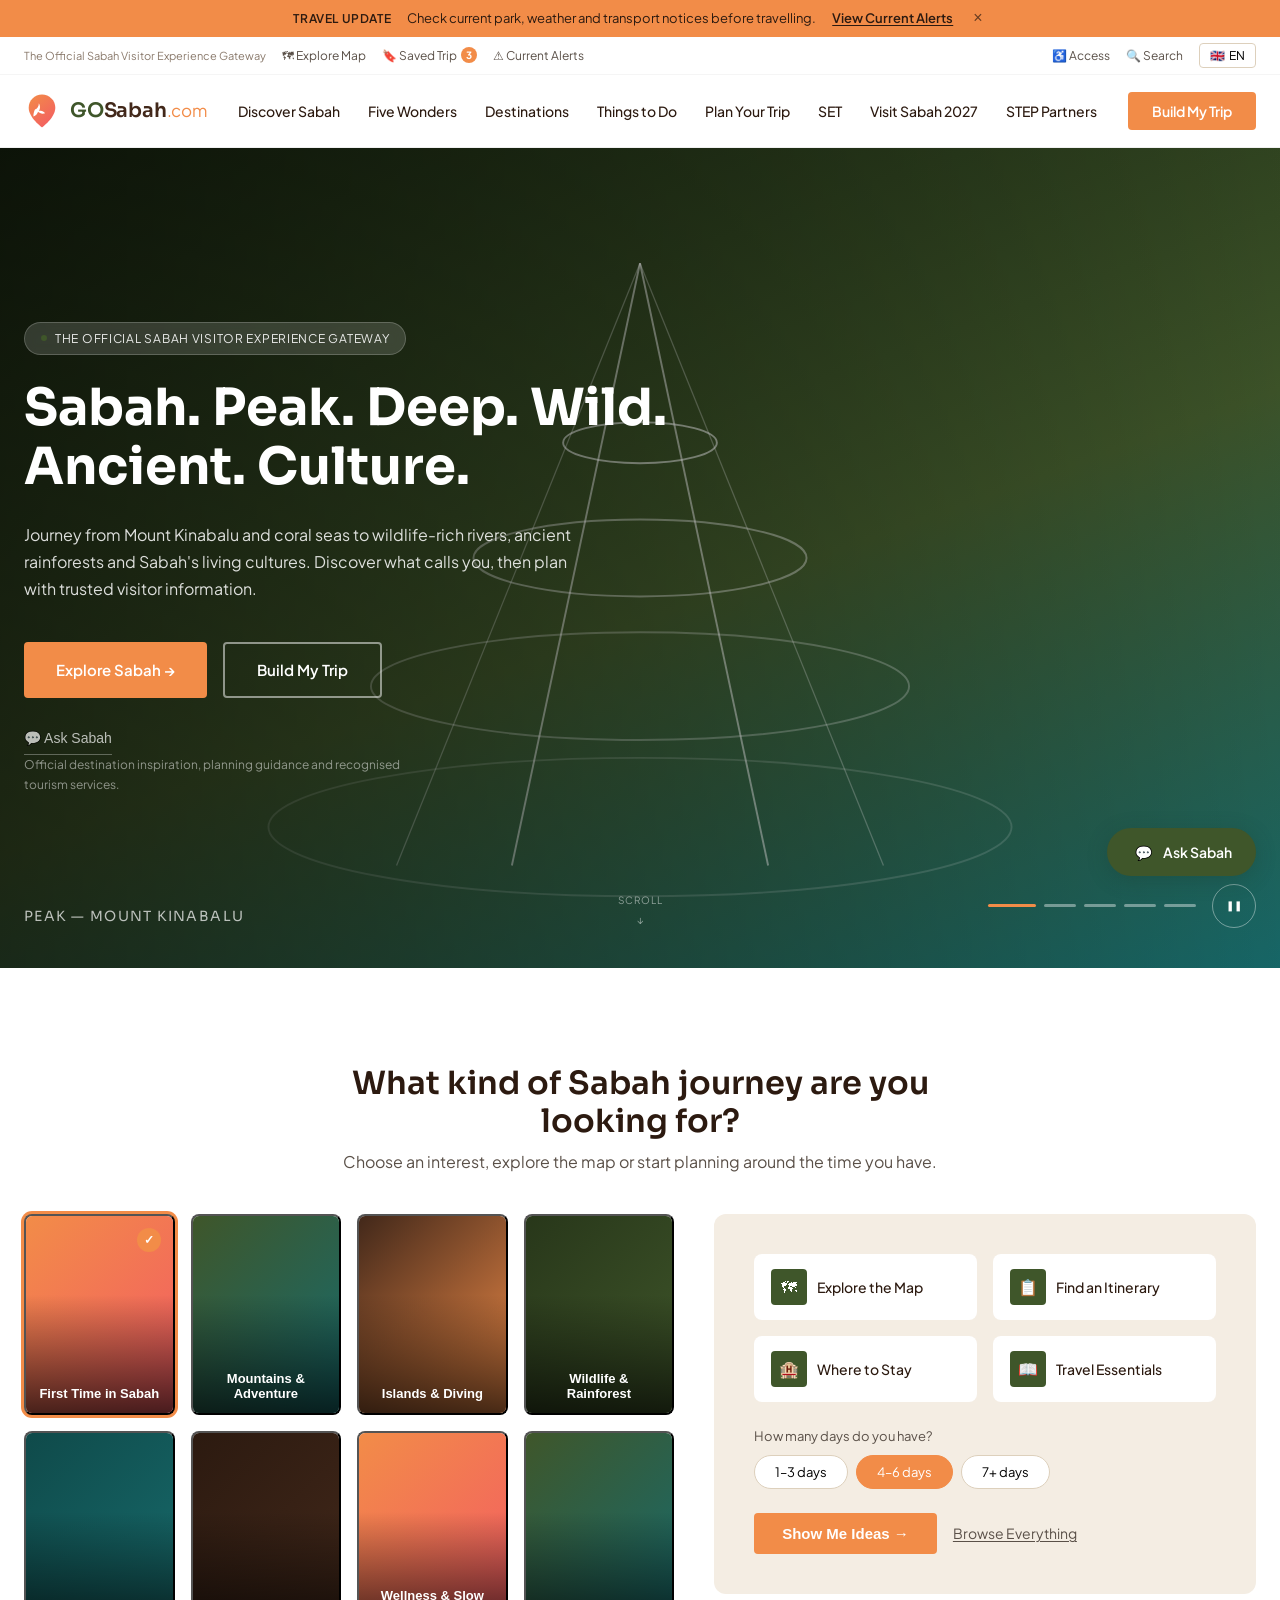
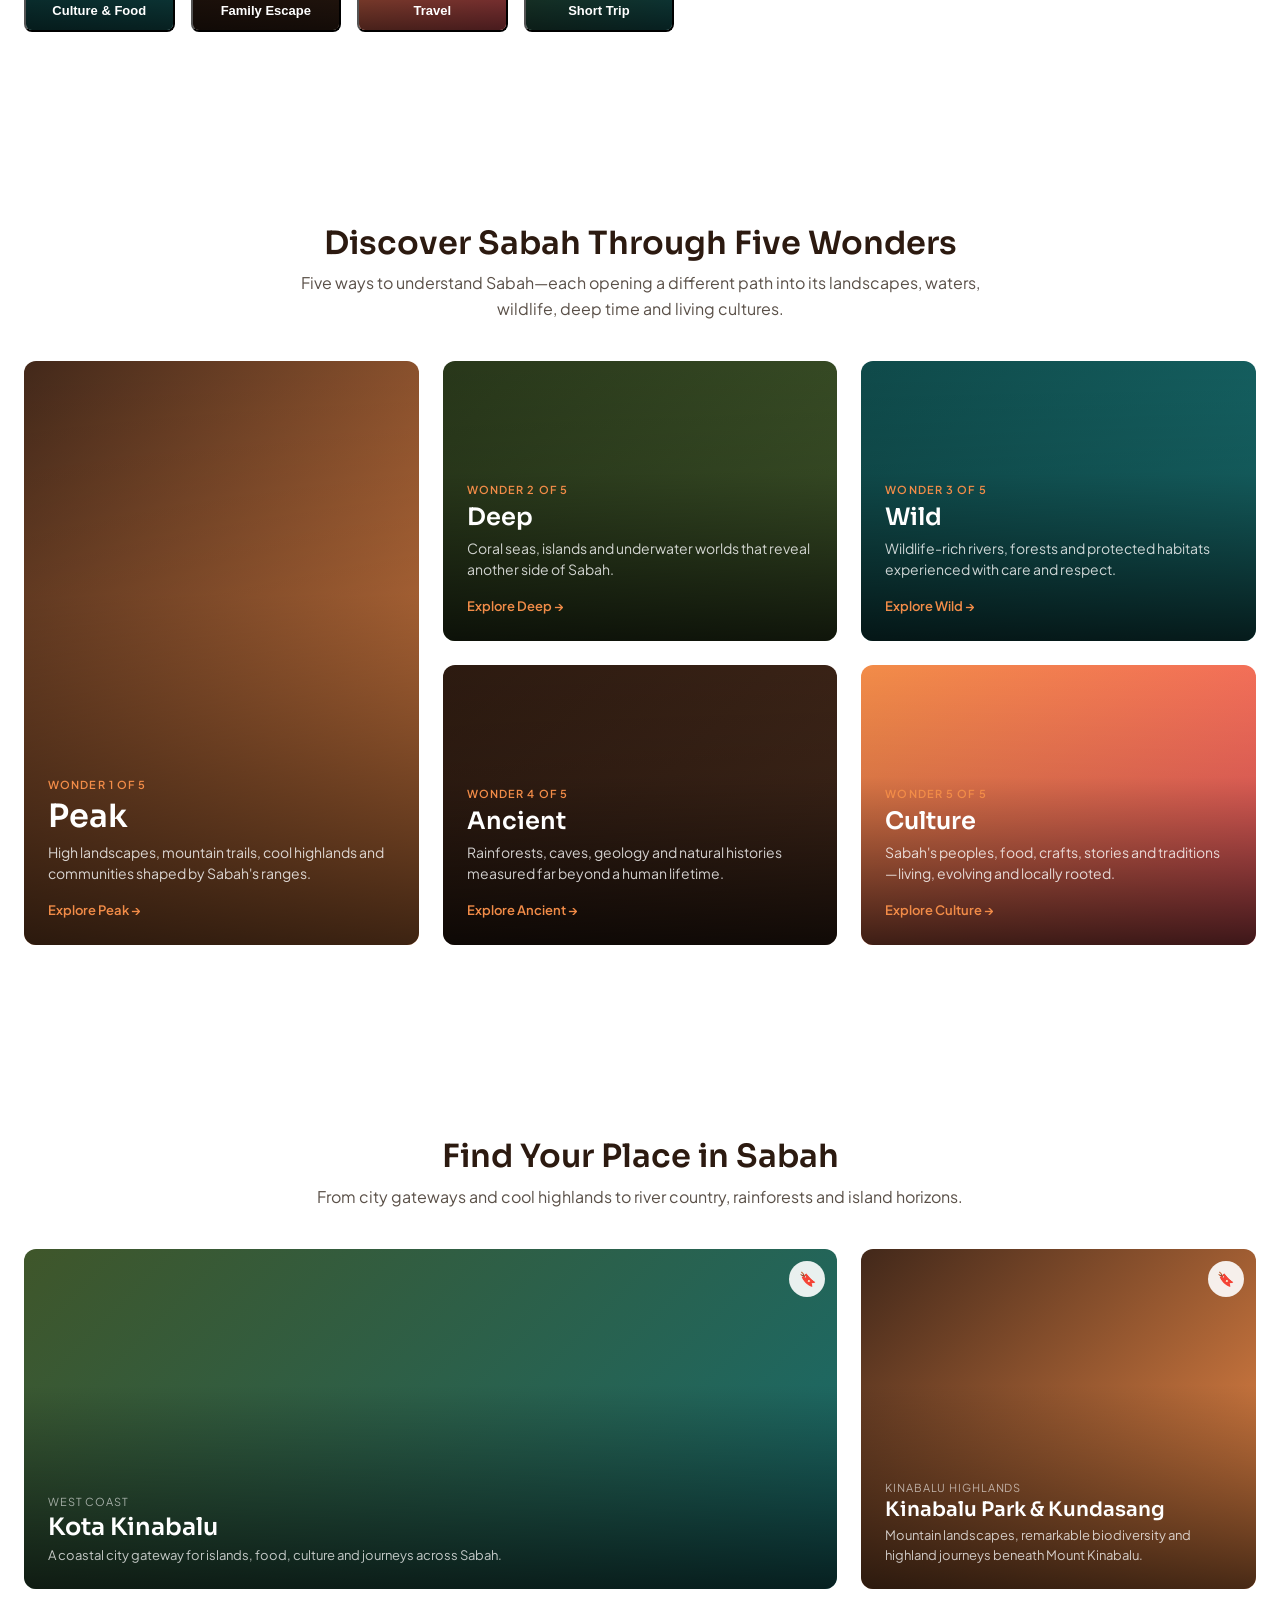
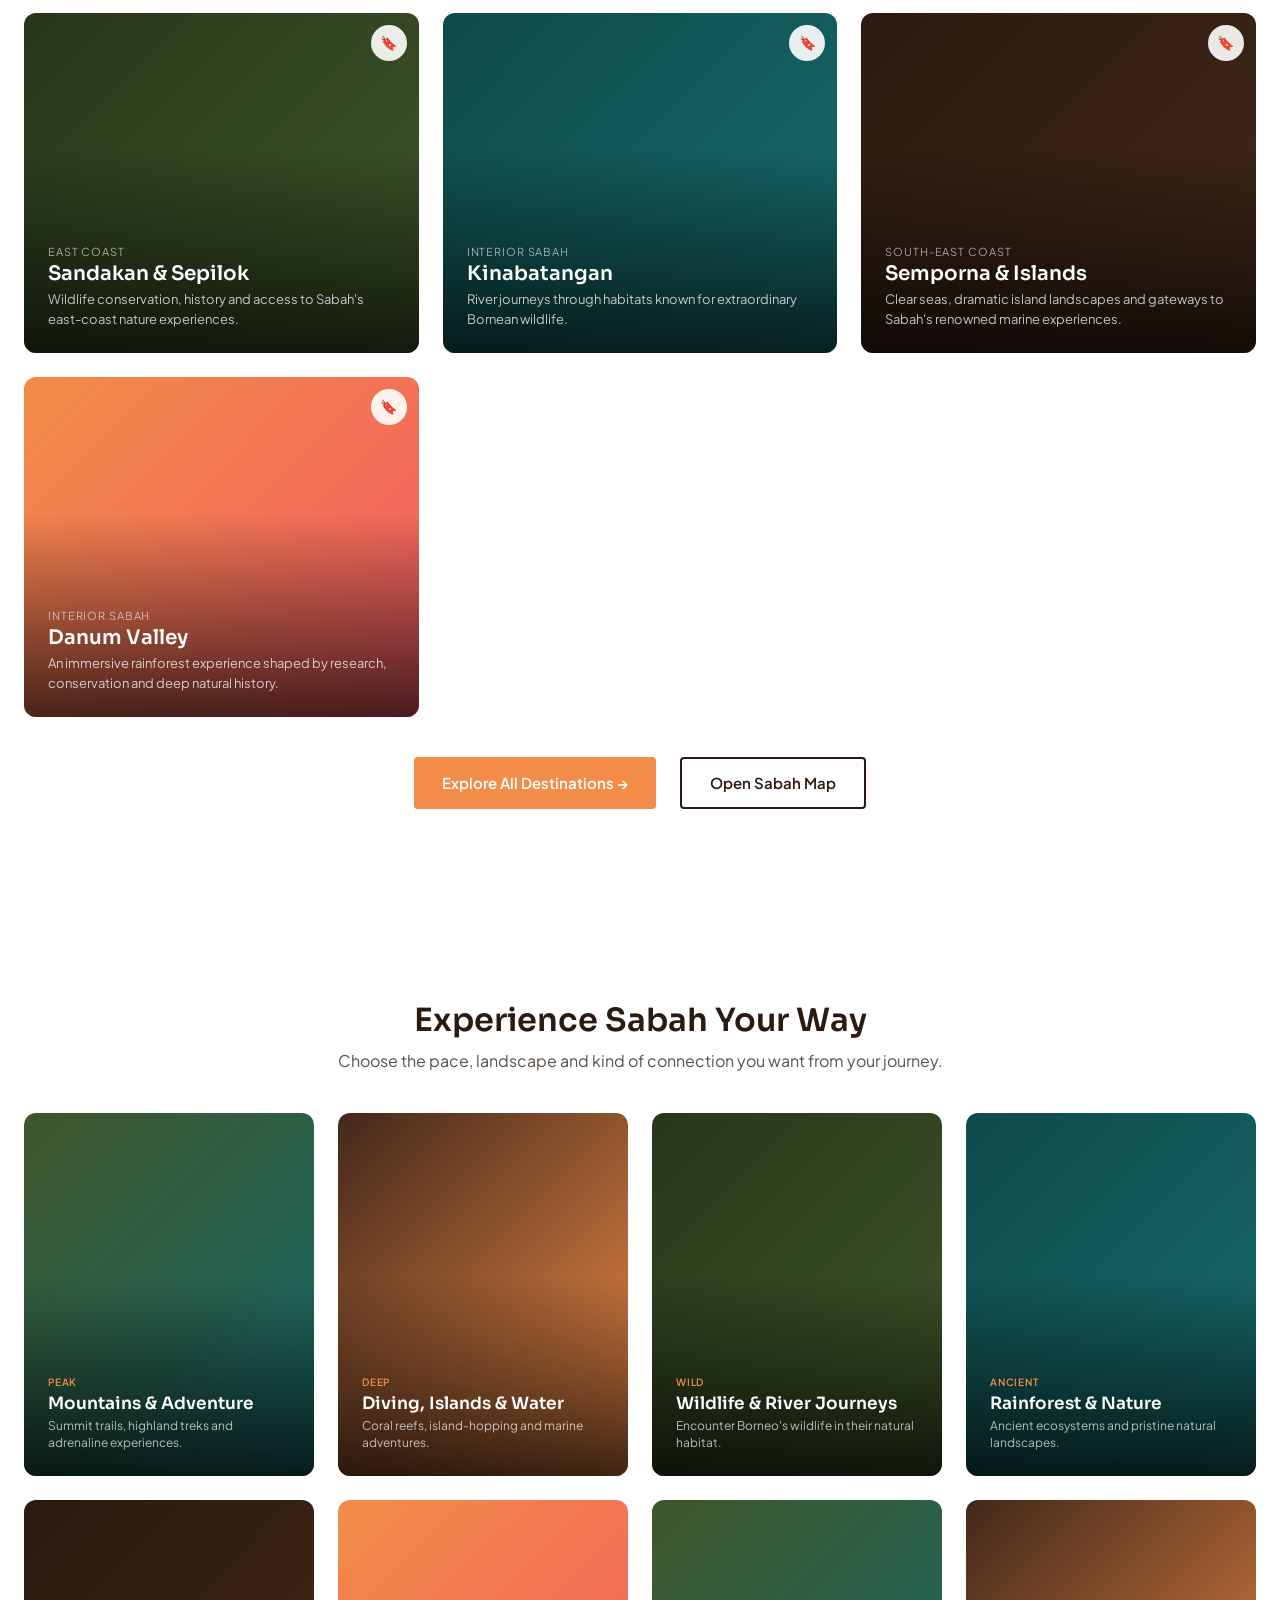
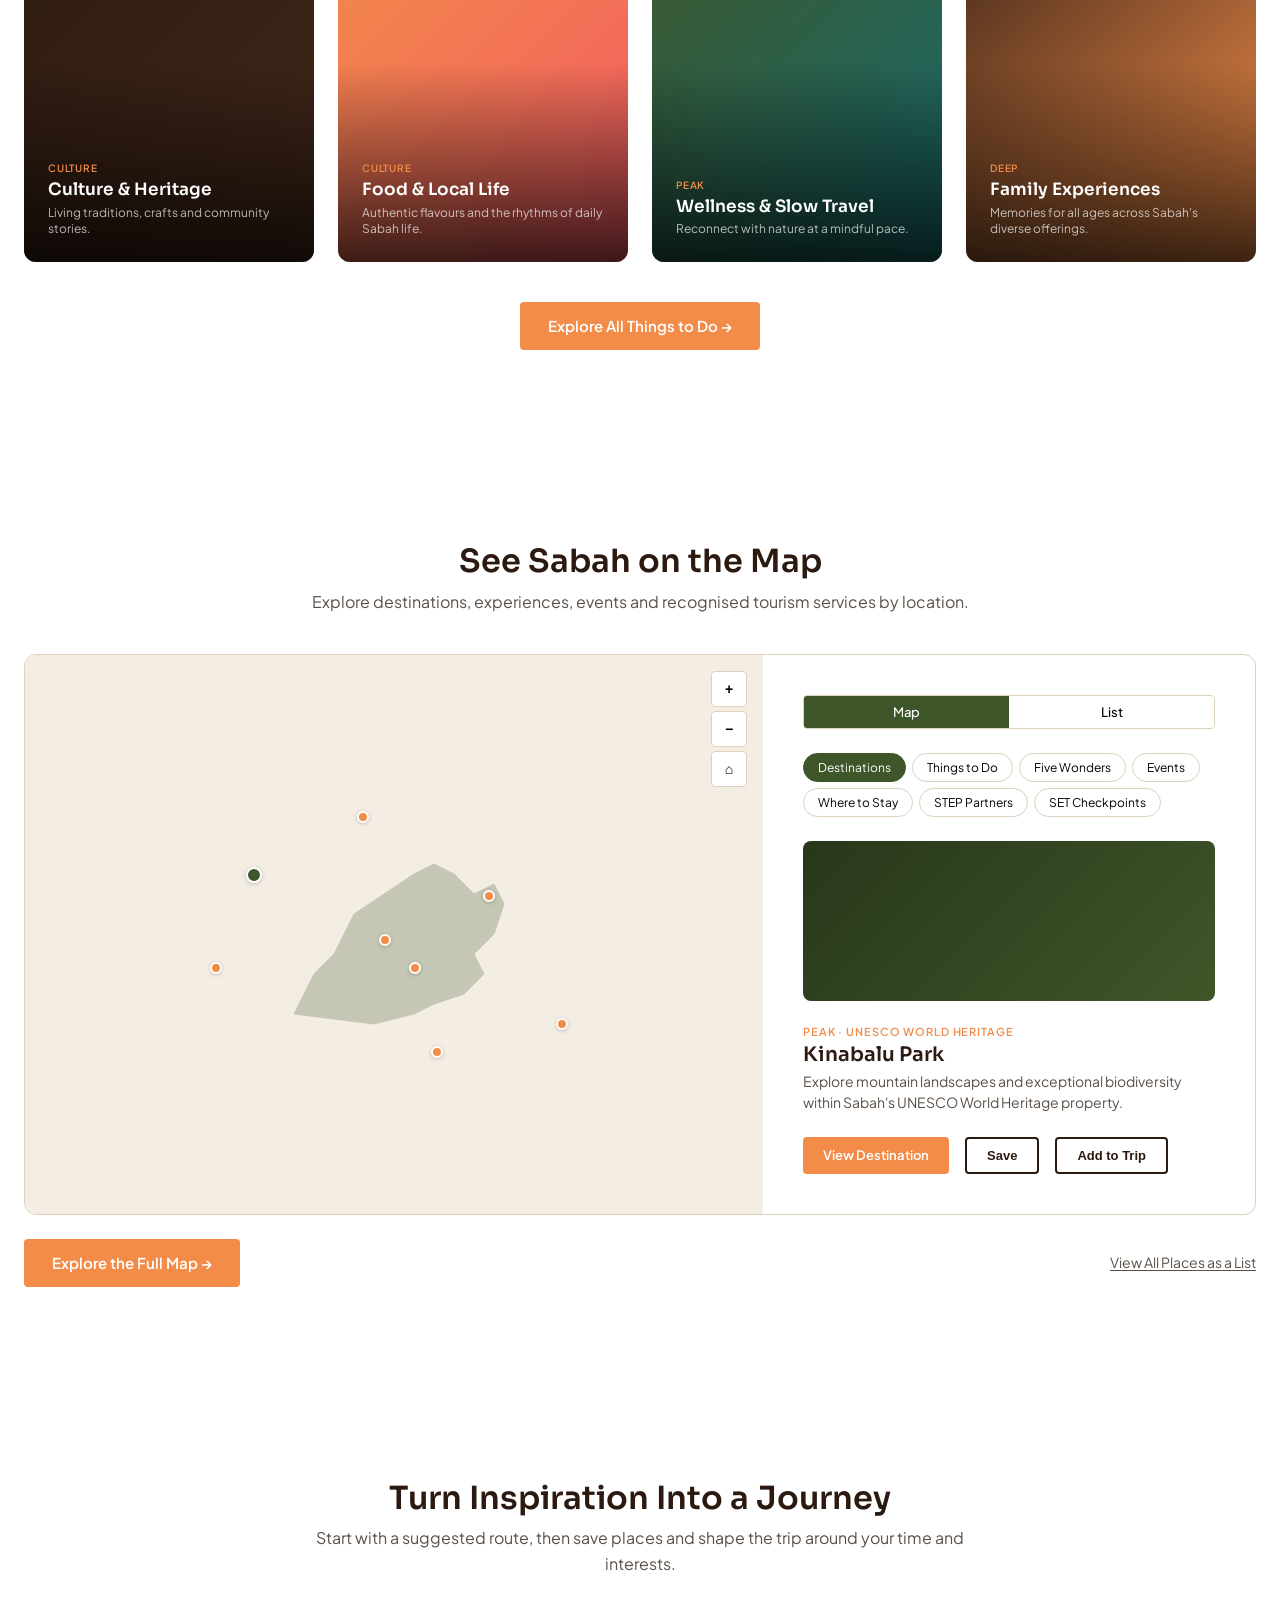
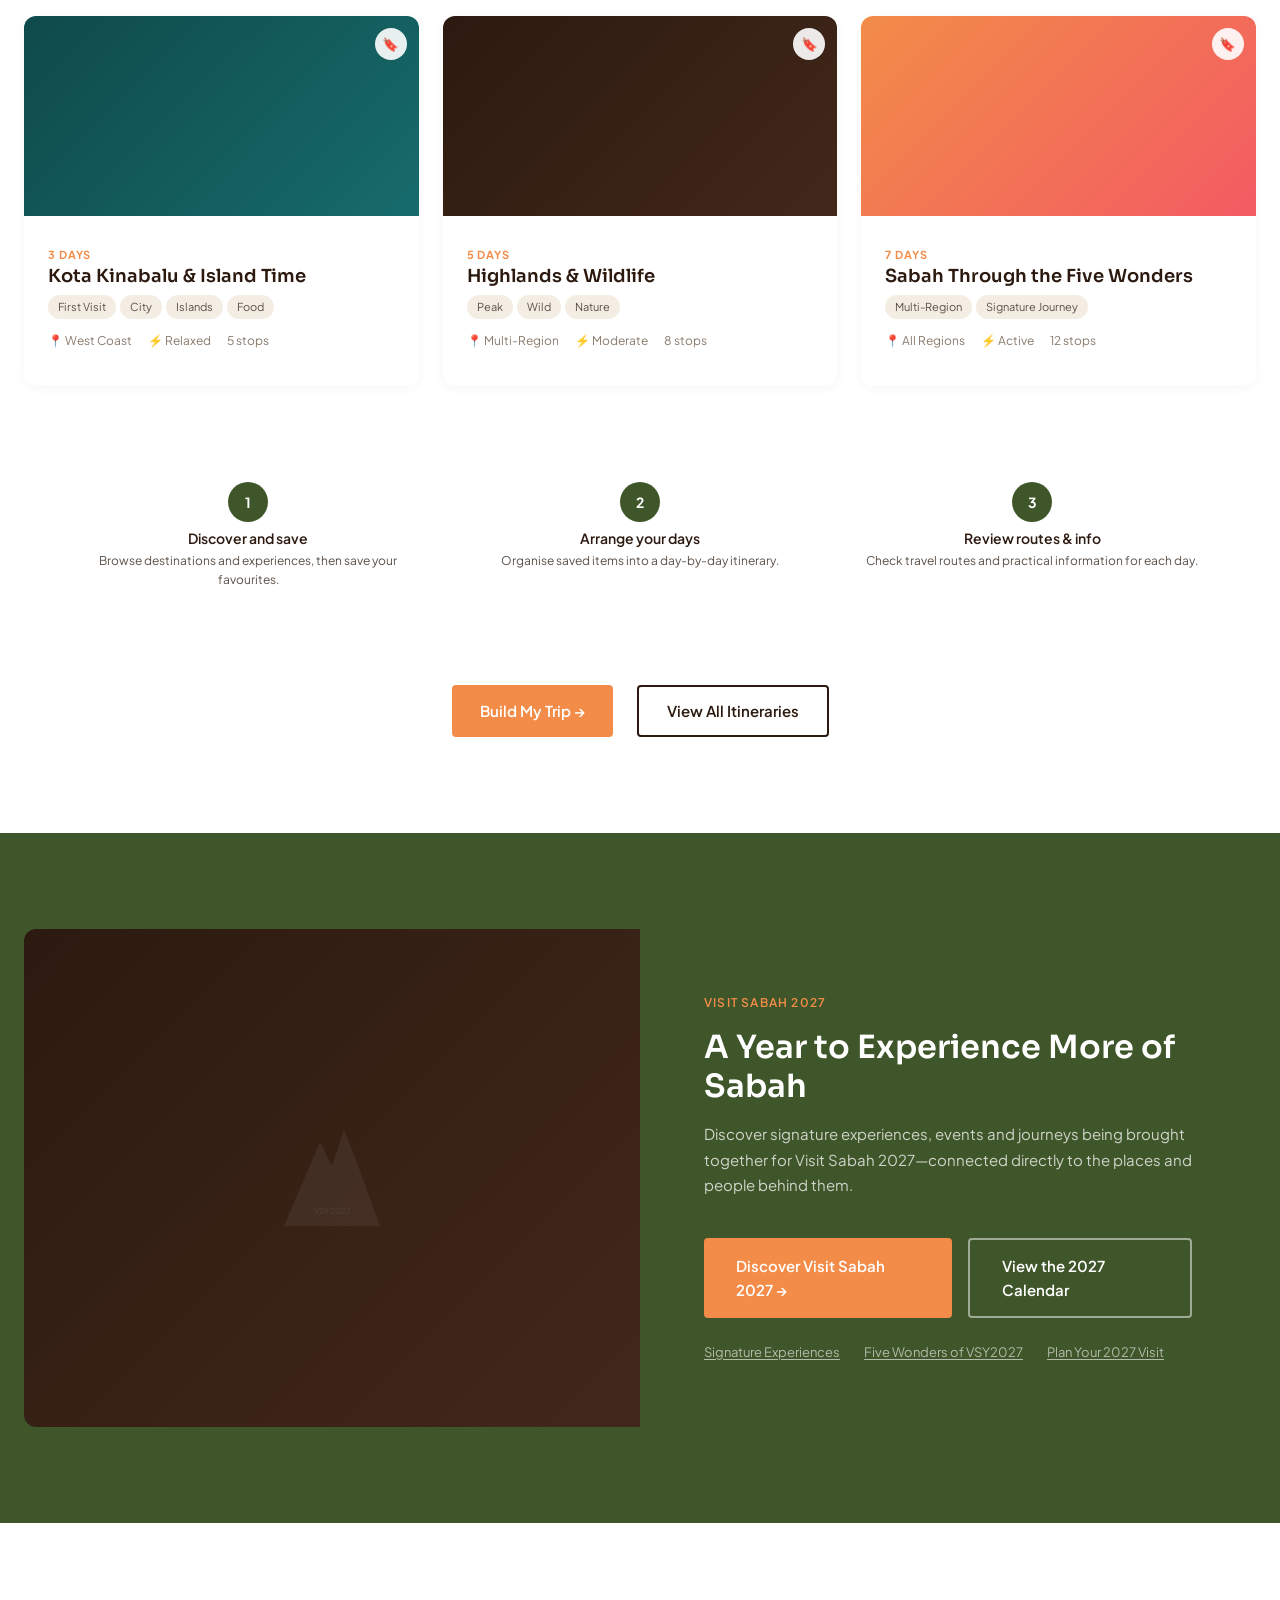
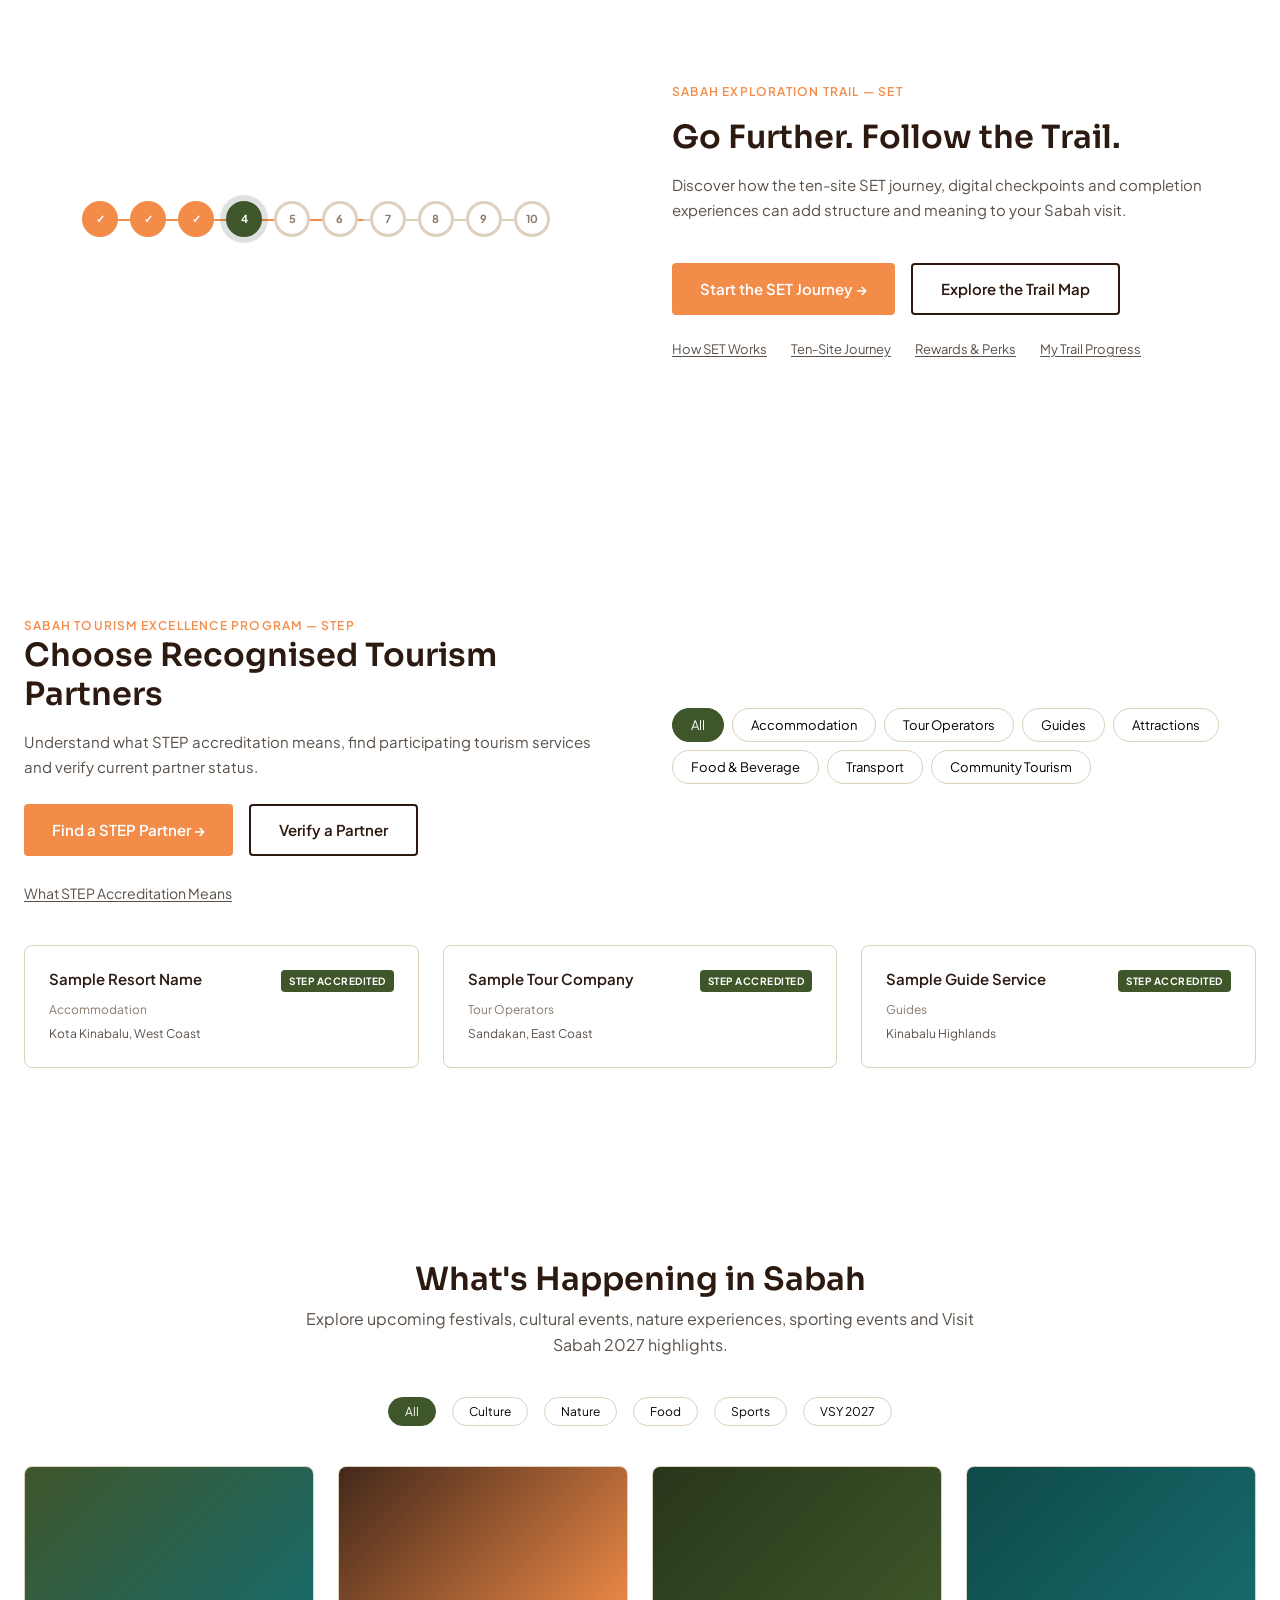
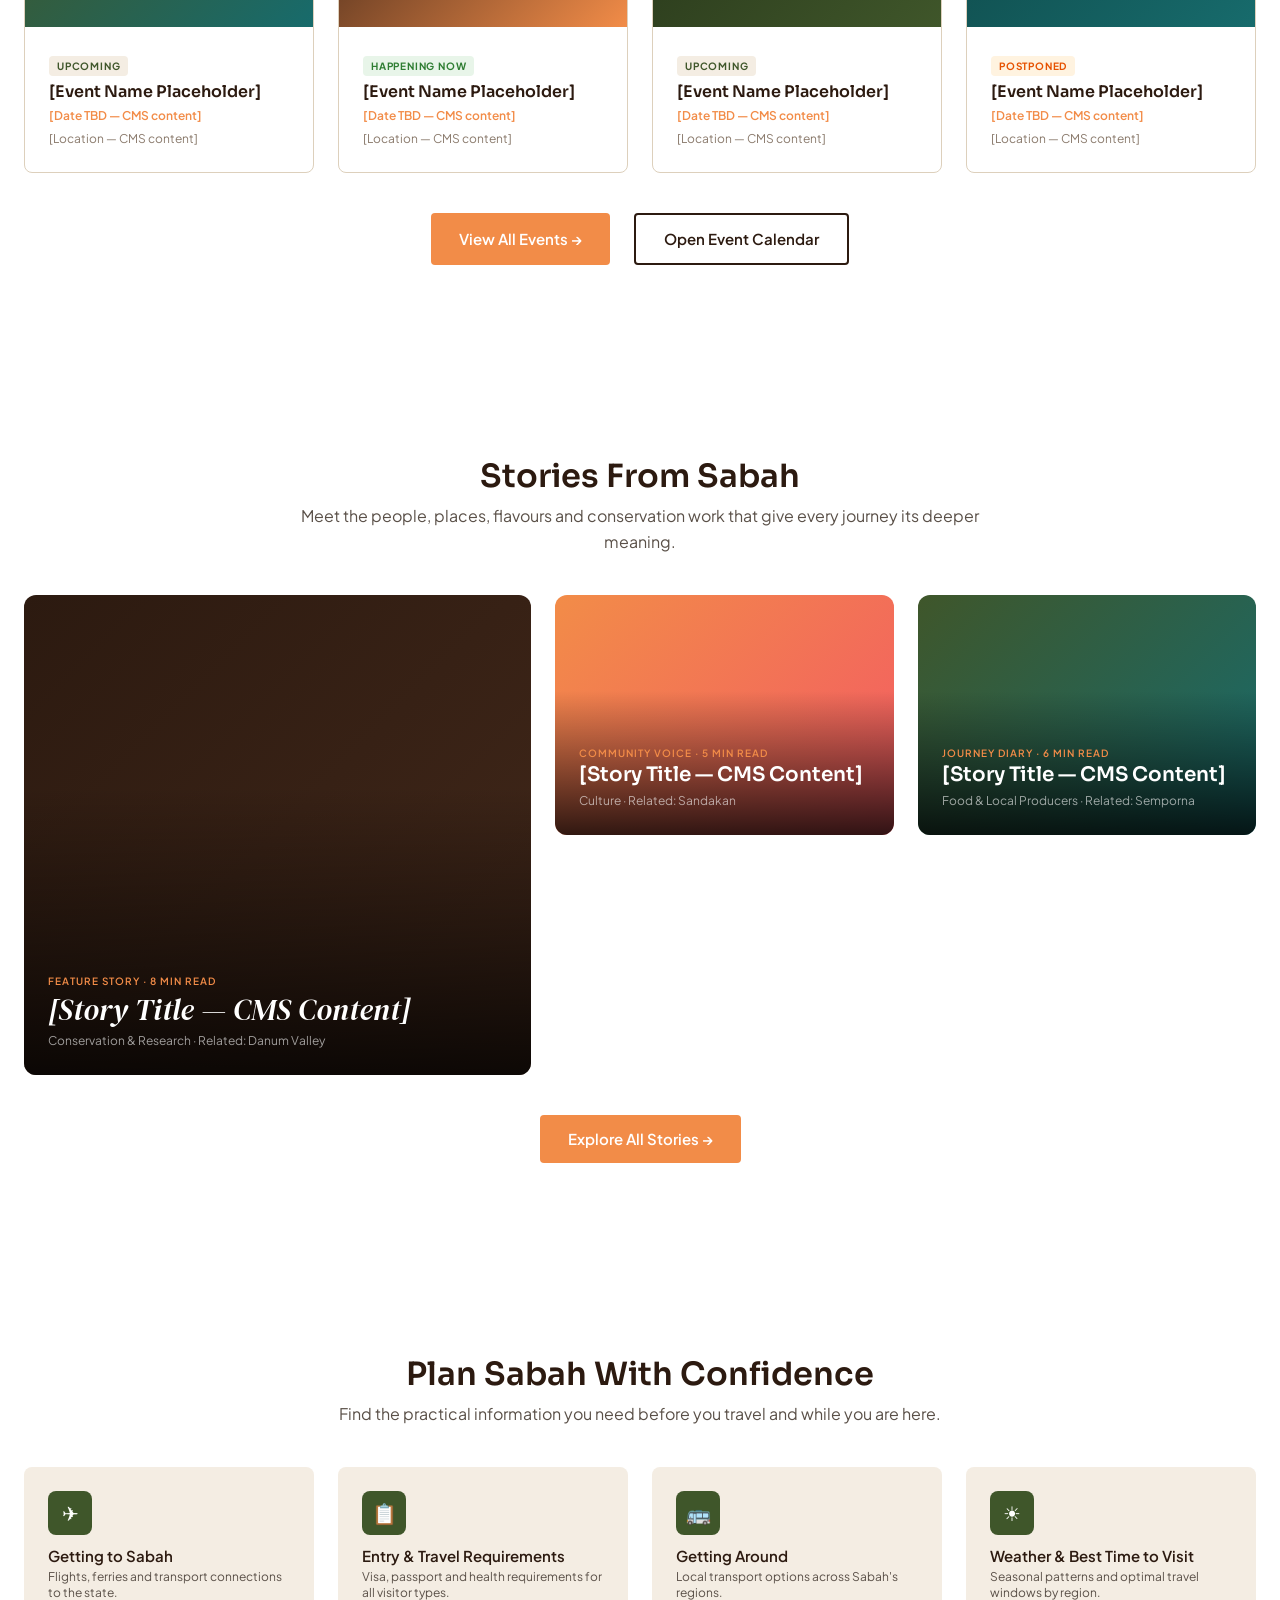
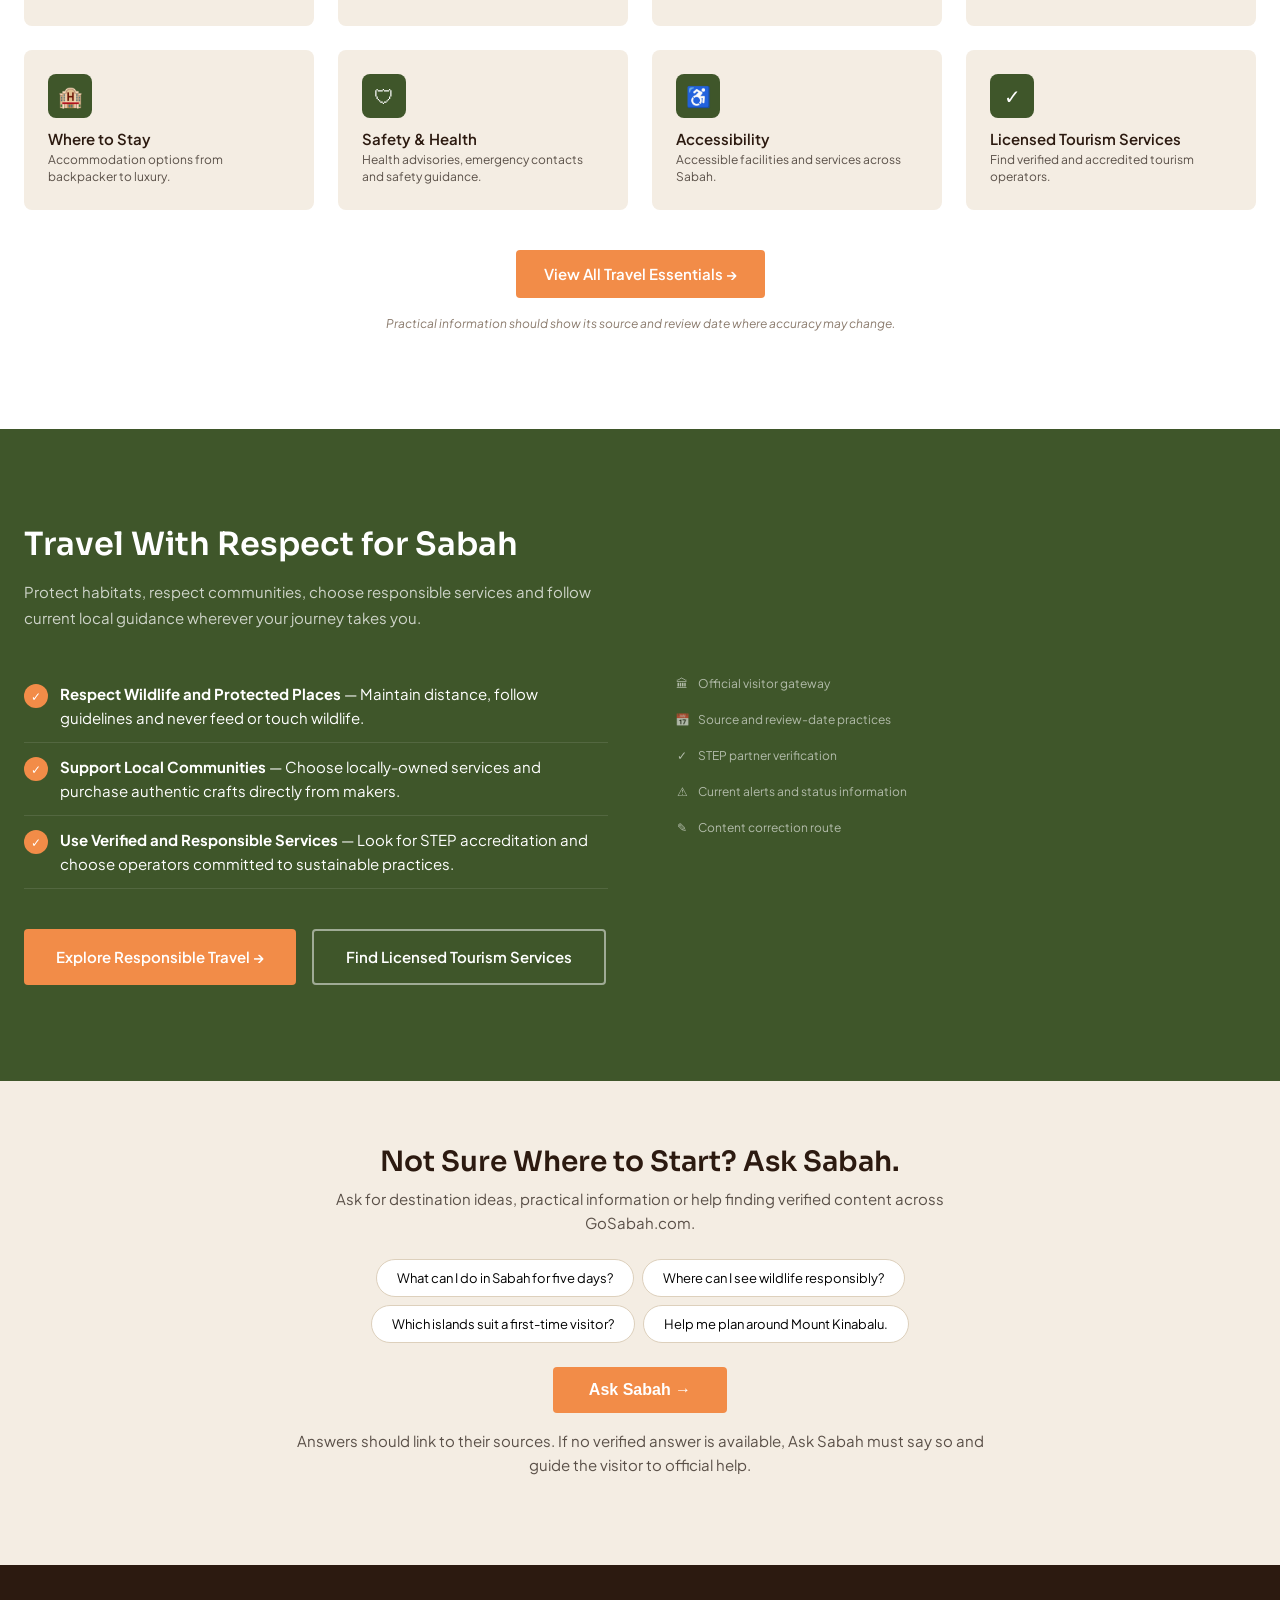
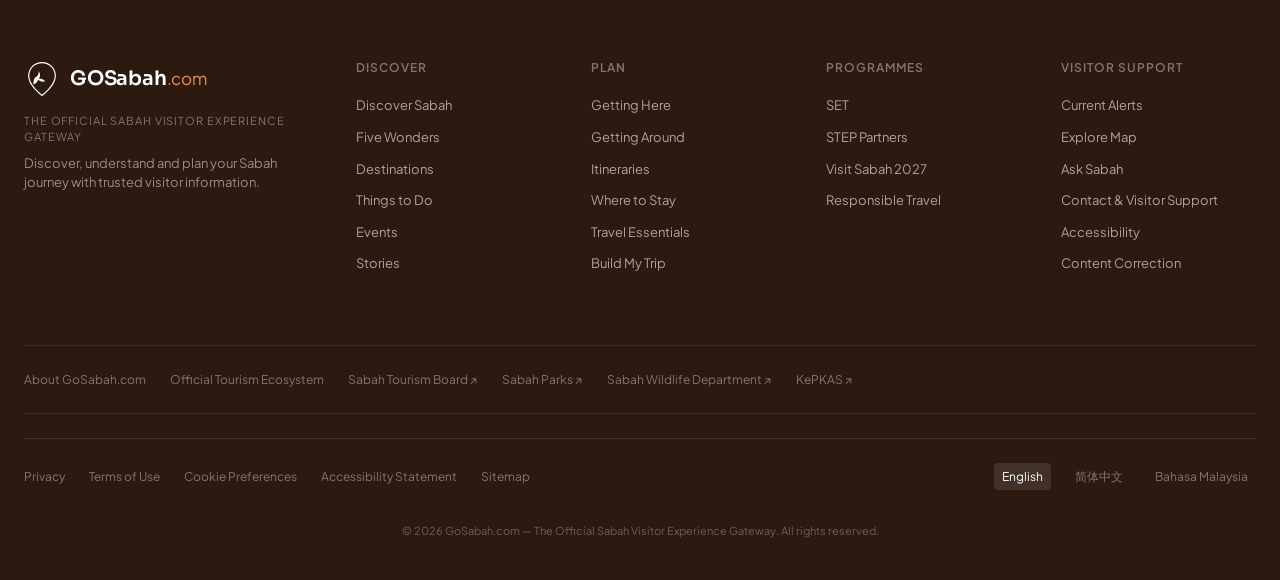
==== commit 226a04e3: "Elevate homepage: real hero slider + design-skill polish pass Applies the frontend-design and ui-ux-" ====
--- a/index.html
+++ b/index.html
@@ -93,41 +93,83 @@
 <!-- ==========================================
      SECTION 1: CINEMATIC DESTINATION HERO
      ========================================== -->
-<section class="hero" aria-label="Destination hero">
+<section class="hero" aria-roledescription="carousel" aria-label="Sabah's Five Wonders">
   <div class="hero-slides">
-    <!-- Slide 1: Peak -->
-    <div class="hero-slide active">
-      <div style="width:100%;height:100%;background:linear-gradient(135deg,#3F562A,#176B6C);min-height:820px;display:flex;align-items:center;justify-content:center;">
-        <svg width="200" height="200" viewBox="0 0 200 200" fill="none" opacity="0.15">
-          <path d="M20 180L80 40L100 80L120 20L140 70L180 180Z" fill="white"/>
+    <!-- Slide 1: Peak — topographic contour rings -->
+    <div class="hero-slide active" data-wonder="Peak" data-place="Mount Kinabalu" data-accent="olive">
+      <div class="hero-bg hero-bg-peak">
+        <svg class="hero-motif" viewBox="0 0 640 640" fill="none" aria-hidden="true" preserveAspectRatio="xMidYMax meet">
+          <path d="M320 90 220 560" stroke="white" stroke-width="1.5" opacity=".5"/>
+          <path d="M320 90 420 560" stroke="white" stroke-width="1.5" opacity=".5"/>
+          <path d="M320 90 130 560" stroke="white" stroke-width="1" opacity=".3"/>
+          <path d="M320 90 510 560" stroke="white" stroke-width="1" opacity=".3"/>
+          <ellipse cx="320" cy="230" rx="60" ry="16" stroke="white" stroke-width="1.5" opacity=".55"/>
+          <ellipse cx="320" cy="320" rx="130" ry="30" stroke="white" stroke-width="1.5" opacity=".4"/>
+          <ellipse cx="320" cy="420" rx="210" ry="42" stroke="white" stroke-width="1.5" opacity=".28"/>
+          <ellipse cx="320" cy="530" rx="290" ry="54" stroke="white" stroke-width="1.5" opacity=".16"/>
         </svg>
       </div>
       <div class="hero-overlay"></div>
     </div>
-    <!-- Slide 2: Deep -->
-    <div class="hero-slide">
-      <div style="width:100%;height:100%;background:linear-gradient(135deg,#42281A,#F28C48);min-height:820px;"></div>
+    <!-- Slide 2: Deep — bathymetric current lines -->
+    <div class="hero-slide" data-wonder="Deep" data-place="Sipadan &amp; the Coral Triangle" data-accent="teal">
+      <div class="hero-bg hero-bg-deep">
+        <svg class="hero-motif" viewBox="0 0 640 640" fill="none" aria-hidden="true" preserveAspectRatio="xMidYMid slice">
+          <path d="M-20 180Q160 140 320 180T660 180" stroke="white" stroke-width="1.5" opacity=".45"/>
+          <path d="M-20 280Q160 230 320 280T660 280" stroke="white" stroke-width="1.5" opacity=".35"/>
+          <path d="M-20 380Q160 440 320 380T660 380" stroke="white" stroke-width="1.5" opacity=".28"/>
+          <path d="M-20 480Q160 420 320 480T660 480" stroke="white" stroke-width="1.5" opacity=".2"/>
+          <path d="M-20 80Q160 40 320 80T660 80" stroke="white" stroke-width="1" opacity=".18"/>
+        </svg>
+      </div>
       <div class="hero-overlay"></div>
     </div>
-    <!-- Slide 3: Wild -->
-    <div class="hero-slide">
-      <div style="width:100%;height:100%;background:linear-gradient(135deg,#28371A,#3F562A);min-height:820px;"></div>
+    <!-- Slide 3: Wild — layered rainforest canopy -->
+    <div class="hero-slide" data-wonder="Wild" data-place="Kinabatangan River" data-accent="olive">
+      <div class="hero-bg hero-bg-wild">
+        <svg class="hero-motif" viewBox="0 0 640 640" fill="none" aria-hidden="true" preserveAspectRatio="xMidYMax meet">
+          <path d="M-20 560Q60 460 140 540T300 520T460 550T660 480V640H-20Z" stroke="white" stroke-width="1.5" opacity=".22" fill="white" fill-opacity=".04"/>
+          <path d="M-20 500Q90 380 180 480T360 440T540 490T660 400" stroke="white" stroke-width="1.5" opacity=".3"/>
+          <path d="M-20 420Q120 280 260 400T480 360T660 300" stroke="white" stroke-width="1.5" opacity=".4"/>
+          <path d="M-20 320Q160 180 320 300T660 200" stroke="white" stroke-width="1" opacity=".22"/>
+        </svg>
+      </div>
       <div class="hero-overlay"></div>
     </div>
-    <!-- Slide 4: Ancient -->
-    <div class="hero-slide">
-      <div style="width:100%;height:100%;background:linear-gradient(135deg,#0F4A4A,#176B6C);min-height:820px;"></div>
+    <!-- Slide 4: Ancient — rock strata and cave arch -->
+    <div class="hero-slide" data-wonder="Ancient" data-place="Danum Valley" data-accent="earth">
+      <div class="hero-bg hero-bg-ancient">
+        <svg class="hero-motif" viewBox="0 0 640 640" fill="none" aria-hidden="true" preserveAspectRatio="xMidYMid slice">
+          <path d="M-20 150H660" stroke="white" stroke-width="1" opacity=".2"/>
+          <path d="M-20 230H660" stroke="white" stroke-width="1" opacity=".26"/>
+          <path d="M-20 310H660" stroke="white" stroke-width="1" opacity=".32"/>
+          <path d="M-20 390H660" stroke="white" stroke-width="1" opacity=".26"/>
+          <path d="M-20 470H660" stroke="white" stroke-width="1" opacity=".2"/>
+          <path d="M220 640C220 480 260 380 320 380C380 380 420 480 420 640" stroke="white" stroke-width="1.5" opacity=".5"/>
+        </svg>
+      </div>
       <div class="hero-overlay"></div>
     </div>
-    <!-- Slide 5: Culture -->
-    <div class="hero-slide">
-      <div style="width:100%;height:100%;background:linear-gradient(135deg,#2C1A10,#42281A);min-height:820px;"></div>
+    <!-- Slide 5: Culture — woven lattice -->
+    <div class="hero-slide" data-wonder="Culture" data-place="Sabah's Living Communities" data-accent="orange">
+      <div class="hero-bg hero-bg-culture">
+        <svg class="hero-motif" viewBox="0 0 640 640" fill="none" aria-hidden="true" preserveAspectRatio="xMidYMid slice">
+          <g stroke="white" stroke-width="1" opacity=".3">
+            <path d="M-40 60 660 640"/><path d="M40 -20 660 560"/><path d="M120 -20 660 480"/>
+            <path d="M-40 220 420 660"/><path d="M-40 380 260 660"/><path d="M-40 -140 780 620"/>
+          </g>
+          <g stroke="white" stroke-width="1" opacity=".22">
+            <path d="M660 60-40 640"/><path d="M600 -20-20 560"/><path d="M520-20-100 480"/>
+            <path d="M660 220 200 660"/><path d="M660 380 380 660"/>
+          </g>
+        </svg>
+      </div>
       <div class="hero-overlay"></div>
     </div>
   </div>
 
   <div class="hero-content">
-    <span class="hero-eyebrow">The Official Sabah Visitor Experience Gateway</span>
+    <span class="hero-eyebrow" id="heroEyebrow">The Official Sabah Visitor Experience Gateway</span>
     <h1>Sabah. Peak. Deep. Wild. Ancient. Culture.</h1>
     <p class="hero-description">Journey from Mount Kinabalu and coral seas to wildlife-rich rivers, ancient rainforests and Sabah's living cultures. Discover what calls you, then plan with trusted visitor information.</p>
     <div class="hero-ctas">
@@ -138,17 +180,17 @@
     <p class="hero-trust">Official destination inspiration, planning guidance and recognised tourism services.</p>
   </div>
 
-  <span class="wonder-label">Peak — Mount Kinabalu</span>
+  <span class="wonder-label" id="wonderLabel" aria-live="polite">Peak — Mount Kinabalu</span>
 
   <div class="hero-carousel">
-    <div class="carousel-dots" role="tablist" aria-label="Hero slides">
-      <button class="carousel-dot active" role="tab" aria-label="Slide 1: Peak"></button>
-      <button class="carousel-dot" role="tab" aria-label="Slide 2: Deep"></button>
-      <button class="carousel-dot" role="tab" aria-label="Slide 3: Wild"></button>
-      <button class="carousel-dot" role="tab" aria-label="Slide 4: Ancient"></button>
-      <button class="carousel-dot" role="tab" aria-label="Slide 5: Culture"></button>
-    </div>
-    <button class="carousel-pause" aria-label="Pause slideshow">❚❚</button>
+    <div class="carousel-dots" role="tablist" aria-label="Choose a Wonder to preview">
+      <button class="carousel-dot active" role="tab" aria-selected="true" aria-label="Peak — Mount Kinabalu" data-index="0"></button>
+      <button class="carousel-dot" role="tab" aria-selected="false" aria-label="Deep — Sipadan and the Coral Triangle" data-index="1"></button>
+      <button class="carousel-dot" role="tab" aria-selected="false" aria-label="Wild — Kinabatangan River" data-index="2"></button>
+      <button class="carousel-dot" role="tab" aria-selected="false" aria-label="Ancient — Danum Valley" data-index="3"></button>
+      <button class="carousel-dot" role="tab" aria-selected="false" aria-label="Culture — Sabah's living communities" data-index="4"></button>
+    </div>
+    <button class="carousel-pause" aria-label="Pause slideshow" aria-pressed="false">❚❚</button>
   </div>
 
   <div class="scroll-cue">
--- a/css/gosabah.css
+++ b/css/gosabah.css
@@ -385,6 +385,31 @@
   );
 }
 
+/* Hero backgrounds — CI-derived gradients carrying a topographic line-art
+   motif per Wonder. Placeholder for real photography (see docs/gosabah-
+   brand-guideline.md §6); deliberately non-photographic so it never reads
+   as a fabricated photo of a real place. */
+.hero-bg {
+  position: relative;
+  width: 100%;
+  height: 100%;
+  min-height: 820px;
+  overflow: hidden;
+}
+
+.hero-bg-peak    { background: linear-gradient(160deg, #1B2A12 0%, #3F562A 55%, #176B6C 100%); }
+.hero-bg-deep    { background: linear-gradient(160deg, #0A2C2D 0%, #176B6C 55%, #3E9C9D 100%); }
+.hero-bg-wild    { background: linear-gradient(160deg, #16210D 0%, #28371A 55%, #3F562A 100%); }
+.hero-bg-ancient { background: linear-gradient(160deg, #1C1108 0%, #2C1A10 55%, #42281A 100%); }
+.hero-bg-culture { background: linear-gradient(160deg, #24140B 0%, #42281A 55%, #F28C48 100%); }
+
+.hero-motif {
+  position: absolute;
+  inset: 0;
+  width: 100%;
+  height: 100%;
+}
+
 .hero-content {
   position: relative;
   z-index: 2;
@@ -410,6 +435,16 @@
   border: 1px solid rgba(255,255,255,0.2);
 }
 
+.hero-eyebrow::before {
+  content: '';
+  width: 6px;
+  height: 6px;
+  border-radius: 50%;
+  background: var(--wonder-accent, var(--journey-orange));
+  transition: background var(--transition-slow);
+  flex-shrink: 0;
+}
+
 .hero h1 {
   font-family: var(--font-display);
   font-size: clamp(2.25rem, 4vw, 3.5rem);
@@ -514,26 +549,42 @@
 }
 
 .carousel-dot {
+  /* 44px tappable height with a slim 3px visual bar, per WCAG target-size guidance */
   width: 32px;
+  height: 44px;
+  padding: 0;
+  background: none;
+  border: none;
+  cursor: pointer;
+  display: flex;
+  align-items: center;
+  transition: width var(--transition-base);
+}
+
+.carousel-dot::after {
+  content: '';
+  display: block;
+  width: 100%;
   height: 3px;
+  border-radius: 2px;
   background: rgba(255,255,255,0.4);
-  border: none;
-  cursor: pointer;
-  border-radius: 2px;
-  transition: all var(--transition-base);
+  transition: background var(--transition-base);
 }
 
 .carousel-dot.active {
+  width: 48px;
+}
+
+.carousel-dot.active::after {
   background: var(--journey-orange);
-  width: 48px;
 }
 
 .carousel-pause {
   background: none;
   border: 1px solid rgba(255,255,255,0.4);
   color: white;
-  width: 32px;
-  height: 32px;
+  width: 44px;
+  height: 44px;
   border-radius: 50%;
   cursor: pointer;
   display: flex;
@@ -541,6 +592,7 @@
   justify-content: center;
   font-size: 0.625rem;
   transition: all var(--transition-fast);
+  flex-shrink: 0;
 }
 
 .carousel-pause:hover {
@@ -2401,7 +2453,12 @@
   .mobile-menu-btn { display: block; }
 
   .hero {
-    min-height: 600px;
+    min-height: 720px;
+    padding-bottom: 76px; /* reserves room for the pinned wonder-label + carousel row below */
+  }
+
+  .hero-trust {
+    display: none; /* supplementary microcopy; eyebrow already establishes official status */
   }
 
   .hero h1 {
@@ -2409,10 +2466,10 @@
   }
 
   .hero-content {
-    position: absolute;
-    bottom: 80px;
-    left: var(--space-md);
-    right: var(--space-md);
+    /* Flows as a normal centered flex child instead of bottom-pinned, so its
+       length can't collide with the wonder-label/carousel row (see below). */
+    position: relative;
+    padding: 0 var(--space-md);
   }
 
   .hero-ctas {
@@ -2424,8 +2481,15 @@
     justify-content: center;
   }
 
+  .wonder-label {
+    bottom: 60px;
+    right: var(--space-md);
+    left: var(--space-md);
+    text-align: right;
+  }
+
   .hero-carousel {
-    bottom: 80px;
+    bottom: 16px;
     right: var(--space-md);
   }
 
